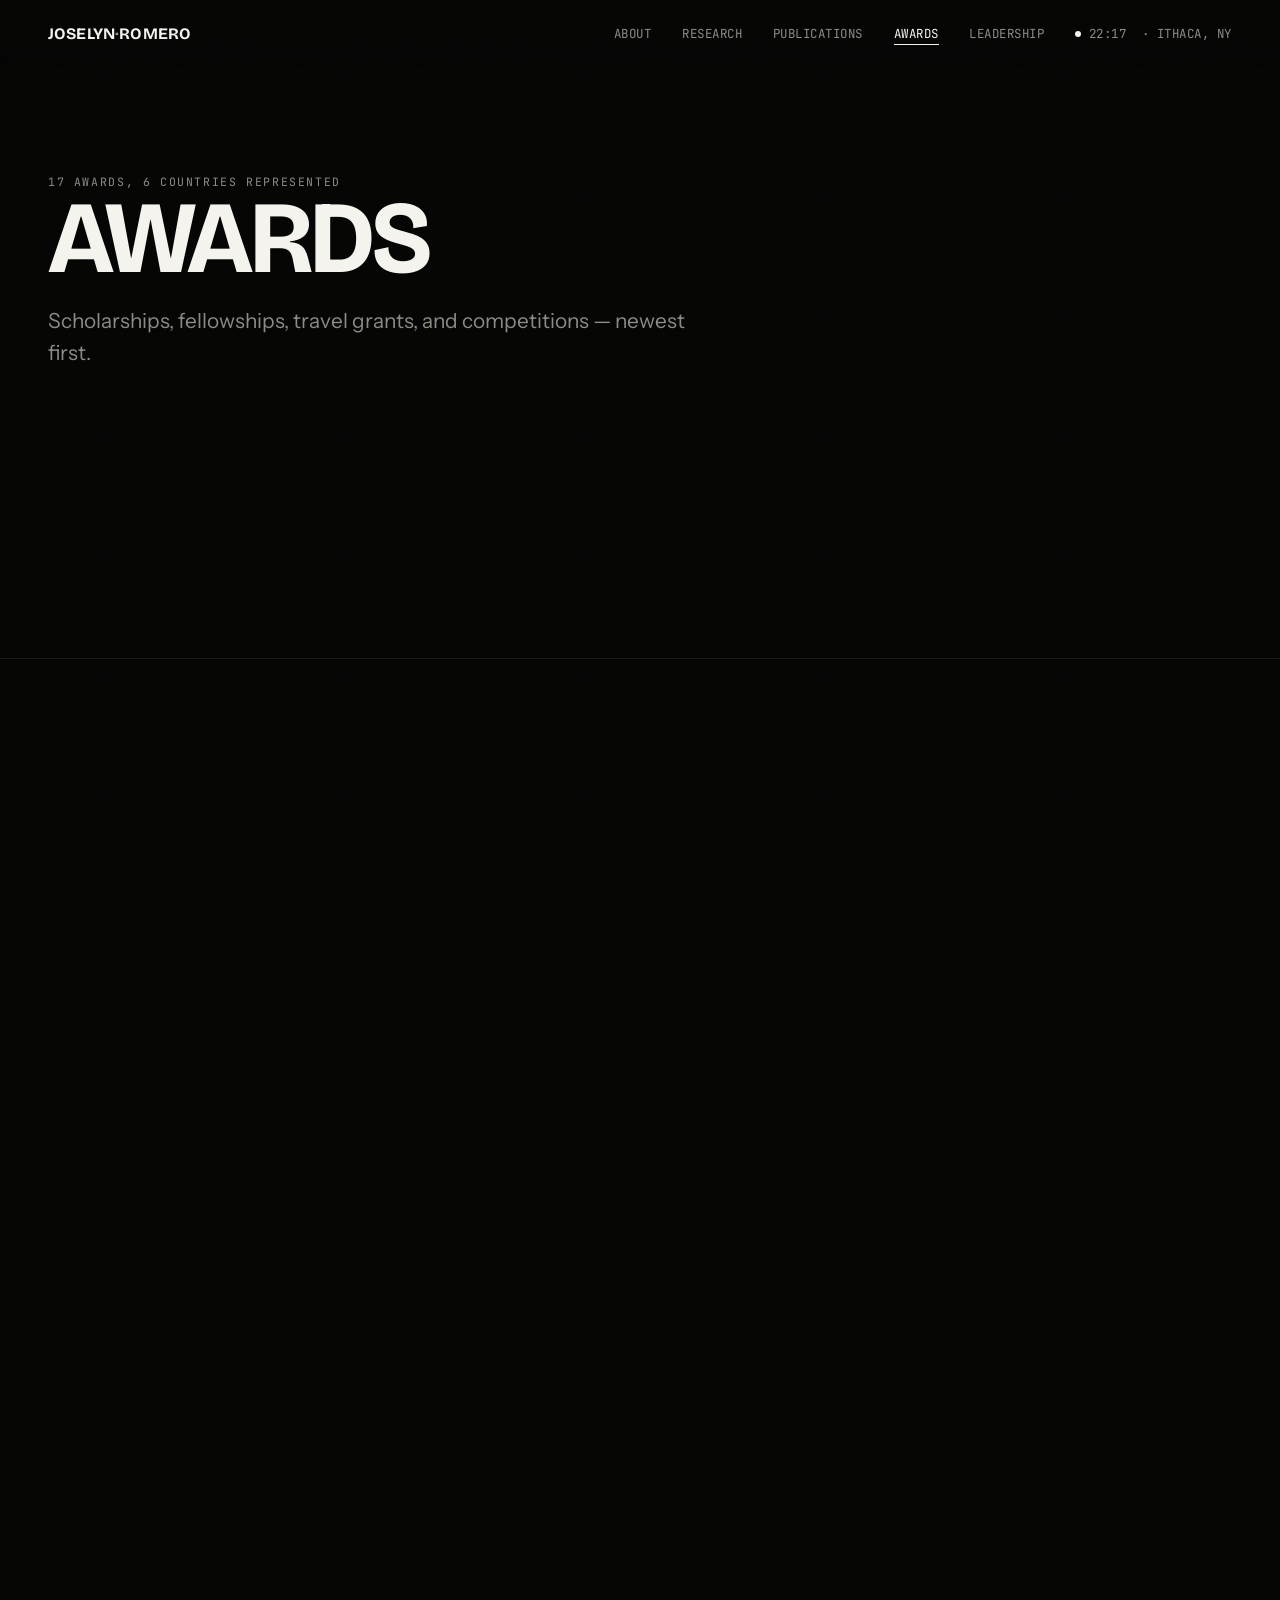
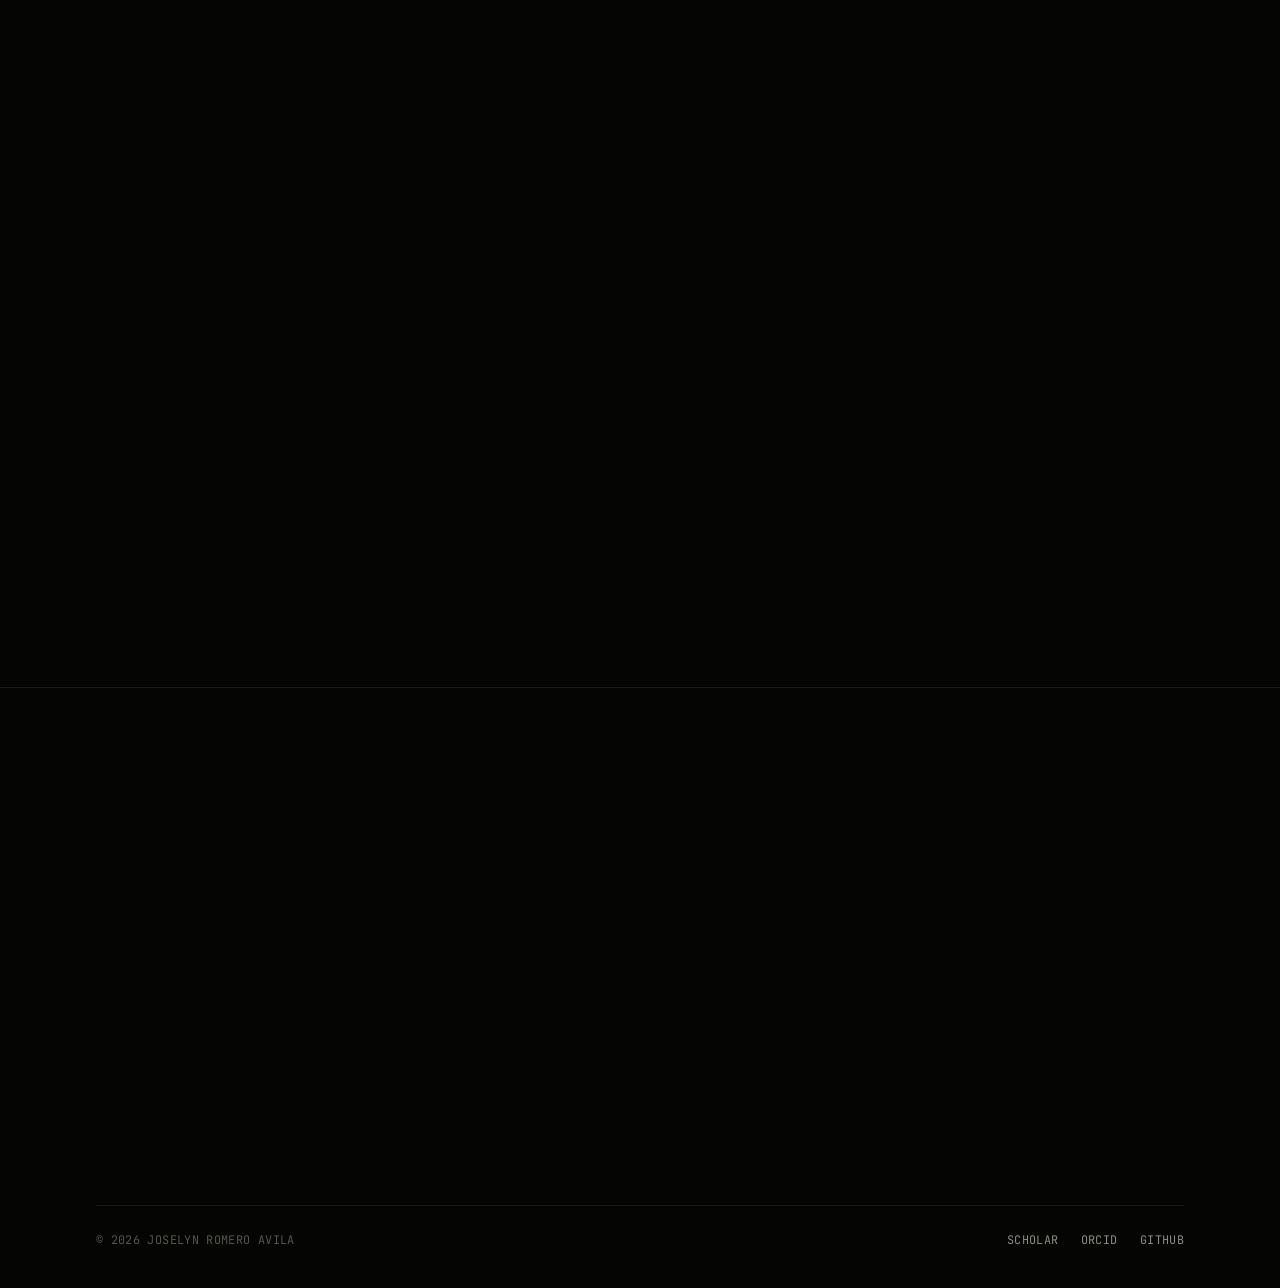
==== awards.html @ f2a3edf3 "Add files via upload" ====
<!DOCTYPE html>
<html lang="en">
<head>
<meta charset="UTF-8">
<meta name="viewport" content="width=device-width, initial-scale=1.0">
<script>document.documentElement.classList.add("js");</script>
<title>Awards — Joselyn Romero</title>
<meta name="description" content="Scholarships, fellowships, grants, and competition wins earned by Joselyn Romero.">
<link rel="preconnect" href="https://fonts.googleapis.com">
<link rel="stylesheet" href="styles.css">
</head>
<body>

<div class="grain"></div>

<nav class="site-nav">
  <a href="index.html" class="nav-mark">JOSELYN<span>·</span>ROMERO</a>
  <button class="nav-burger" aria-label="Toggle menu" aria-expanded="false">
    <span></span><span></span><span></span>
  </button>
  <ul class="nav-links">
    <li><a href="index.html">About</a></li>
    <li><a href="research.html">Research</a></li>
    <li><a href="publications.html">Publications</a></li>
    <li><a href="awards.html">Awards</a></li>
    <li><a href="leadership.html">Leadership</a></li>
    <li class="nav-clock"><span class="dot"></span><span data-clock>--:--</span>&nbsp;· Ithaca, NY</li>
  </ul>
</nav>

<header class="page-header">
  <span class="eyebrow">17 awards, 6 countries represented</span>
  <h1 class="hero-title">Awards</h1>
  <p class="hero-role">Scholarships, fellowships, travel grants, and competitions — newest first.</p>
</header>

<div class="wrap">
  <div class="waveform reveal" aria-hidden="true">
    <svg viewBox="0 0 1200 150" preserveAspectRatio="none">
      <path d="M0,110 C20,110 30,108 40,102 C50,96 55,30 72,22 C85,16 80,70 98,88 C110,100 108,68 128,64 C145,61 140,118 158,132 C172,142 180,118 200,112 C230,104 260,110 300,110 C320,110 330,108 340,102 C350,96 355,30 372,22 C385,16 380,70 398,88 C410,100 408,68 428,64 C445,61 440,118 458,132 C472,142 480,118 500,112 C530,104 560,110 600,110 C620,110 630,108 640,102 C650,96 655,30 672,22 C685,16 680,70 698,88 C710,100 708,68 728,64 C745,61 740,118 758,132 C772,142 780,118 800,112 C830,104 860,110 900,110 C920,110 930,108 940,102 C950,96 955,30 972,22 C985,16 980,70 998,88 C1010,100 1008,68 1028,64 C1045,61 1040,118 1058,132 C1072,142 1080,118 1100,112 C1130,104 1160,110 1200,110"/>
      <circle class="pulse" r="4"/>
    </svg>
  </div>
</div>

<section class="section" id="awards">
  <div class="wrap">
    <div class="award-grid reveal">

      <div class="award">
        <div class="award-top"><span class="award-year">2025</span><span class="award-tag">Fellowship</span></div>
        <div class="award-title"><a href="https://www.clevelandneurodesign.org/" target="_blank" rel="noopener">Cleveland NeuroDesign Workshop</a></div>
        <p class="award-desc">Selected as 1 of 30 innovators worldwide from 2,000+ applicants, representing Latin America for excellence in bio-entrepreneurship and neurotechnology design.</p>
      </div>

      <div class="award">
        <div class="award-top"><span class="award-year">2025</span><span class="award-tag">Program</span></div>
        <div class="award-title"><a href="https://www.repuprogram.org/repu-cs" target="_blank" rel="noopener">REPU Computer Science — UC Davis</a></div>
        <p class="award-desc">Chosen as one of the few Peruvian undergraduates to secure an international research internship in Computer Science abroad.</p>
      </div>

      <div class="award">
        <div class="award-top"><span class="award-year">2025</span><span class="award-tag">Grant</span></div>
        <div class="award-title">IEEE RAS SPIRSE Award — ICRA, Atlanta, USA</div>
        <p class="award-desc">Awarded the SPIRSE grant representing Latin America to advance biomedical robotics standards and foster inclusive participation in global robotics efforts.</p>
      </div>

      <div class="award">
        <div class="award-top"><span class="award-year">2025</span><span class="award-tag">1st Place</span></div>
        <div class="award-title"><a href="https://hackingmedicine.mit.edu/" target="_blank" rel="noopener">MIT Hacking Medicine — Google Health AI</a></div>
        <p class="award-desc">Collaborated with clinicians and engineers to develop a system for early heart-disease detection, winning the Google Health AI Prize ($500).</p>
      </div>

      <div class="award">
        <div class="award-top"><span class="award-year">2025</span><span class="award-tag">Program</span></div>
        <div class="award-title"><a href="https://unahur.edu.ar/escuela-internacional-de-verano-en-inteligencia-artificial/" target="_blank" rel="noopener">Argentina AI School — UNSAM / UNASUR</a></div>
        <p class="award-desc">Selected as 1 of 600+ applicants to represent Peru in a competitive regional program advancing AI excellence across Latin America.</p>
      </div>

      <div class="award">
        <div class="award-top"><span class="award-year">2024</span><span class="award-tag">Top 100</span></div>
        <div class="award-title"><a href="https://hack.tum.de/" target="_blank" rel="noopener">HackTUM — TU Munich, Germany</a></div>
        <p class="award-desc">Placed Top 100 among 2,000+ participants in Europe's premier hackathon, developing an end-to-end prototype for Siemens in 48 hours.</p>
      </div>

      <div class="award">
        <div class="award-top"><span class="award-year">2024</span><span class="award-tag">Scholarship</span></div>
        <div class="award-title"><a href="https://oead.at/en/the-oead/our-programmes-from-a-to-z#c24746" target="_blank" rel="noopener">Ernst Mach Grant — Austria</a></div>
        <p class="award-desc">Full merit-based scholarship for one semester in Applied Artificial Intelligence at FH Upper Austria.</p>
      </div>

      <div class="award">
        <div class="award-top"><span class="award-year">2024</span><span class="award-tag">Grant</span></div>
        <div class="award-title">IEEE RAS WIE IDEA Travel Grant — BioRob, Germany</div>
        <p class="award-desc">Selected as 1 of 10 awardees globally to attend BioRob 2024, promoting inclusion and leadership for women in biomedical robotics.</p>
      </div>

      <div class="award">
        <div class="award-top"><span class="award-year">2024</span><span class="award-tag">Fellowship</span></div>
        <div class="award-title">Emerging Scholar Advancement Award — Neuronovember</div>
        <p class="award-desc">Chosen as 1 of 25 global early-career researchers for potential in neuroscience and neurotechnology, with mentorship and presentation support.</p>
      </div>

      <div class="award">
        <div class="award-top"><span class="award-year">2024</span><span class="award-tag">Program</span></div>
        <div class="award-title">Medical Device Development Bootcamp — Keck Graduate Institute</div>
        <p class="award-desc">Designed and prototyped a needs-driven medical device, integrating usability, regulatory, and global-health considerations.</p>
      </div>

      <div class="award">
        <div class="award-top"><span class="award-year">2024</span><span class="award-tag">Award</span></div>
        <div class="award-title"><a href="https://uwaterloo.ca/institute-for-quantum-computing/news/undergraduate-school-experimental-quantum-information" target="_blank" rel="noopener">Undergraduate Research Award — Waterloo</a></div>
        <p class="award-desc">Recognized for contributions to frontier research in sensor development and quantum technologies.</p>
      </div>

      <div class="award">
        <div class="award-top"><span class="award-year">2023</span><span class="award-tag">Scholarship</span></div>
        <div class="award-title"><a href="https://www.educanada.ca/scholarships-bourses/can/institutions/elap-pfla.aspx?lang=eng" target="_blank" rel="noopener">Emerging Leaders in the Americas Program — Canada</a></div>
        <p class="award-desc">Awarded a fully funded academic exchange to advance research collaboration and leadership in science.</p>
      </div>

      <div class="award">
        <div class="award-top"><span class="award-year">2022</span><span class="award-tag">Program</span></div>
        <div class="award-title"><a href="https://ifmbe.org/ifmbe-latin-america-summer-school-2024-emerging-technologies-to-support-health-care-and-independent-living-9th-edition/" target="_blank" rel="noopener">Emerging Technologies for Health — Summer School</a></div>
        <p class="award-desc">Selected for an international program on innovation and biomedical technologies.</p>
      </div>

      <div class="award">
        <div class="award-top"><span class="award-year">2022</span><span class="award-tag">Leadership</span></div>
        <div class="award-title"><a href="https://www.unmsm.edu.pe/noticias-y-eventos/noticias/noticia-detalle/estudiantes-de-ingenieria-biomedica-de-la-unmsm-ganaron-competencia-mundial-de-capitulos-embs" target="_blank" rel="noopener">Best Student Chapter Worldwide — IEEE EMBS UNMSM</a></div>
        <p class="award-desc">Awarded global recognition as the top IEEE EMBS student chapter for impactful biomedical engineering leadership.</p>
      </div>

      <div class="award">
        <div class="award-top"><span class="award-year">2021</span><span class="award-tag">Leadership</span></div>
        <div class="award-title"><a href="https://kectil.com/" target="_blank" rel="noopener">Kectil Leadership Program</a></div>
        <p class="award-desc">Represented Peru in a selective international program, strengthening global collaboration and entrepreneurship skills.</p>
      </div>

      <div class="award">
        <div class="award-top"><span class="award-year">2021 —</span><span class="award-tag">Scholarship</span></div>
        <div class="award-title">PRONABEC Permanencia Scholarship — Peru</div>
        <p class="award-desc">Full-ride scholarship (tuition, housing, services, and transport) as part of the top 1% of students nationwide, recognizing sustained academic excellence.</p>
      </div>

      <div class="award">
        <div class="award-top"><span class="award-year">2021</span><span class="award-tag">Award</span></div>
        <div class="award-title"><a href="https://repositorio.concytec.gob.pe/entities/publication/51da2c04-d8c0-4a39-b0ed-3dc842bd8462" target="_blank" rel="noopener">"1000 Words about the Future of Peru" — CONCYTEC</a></div>
        <p class="award-desc">National essay contest award for a piece on biomedical engineering innovation, included in the official national publication.</p>
      </div>

    </div>
  </div>
</section>

<footer class="site-footer">
  <div class="wrap">
    <h2 class="footer-cta reveal">Backed by mentors across three continents.</h2>
    <a href="mailto:romerojoselyn80@gmail.com" class="footer-email reveal">romerojoselyn80@gmail.com</a>
    <div class="footer-bottom">
      <span>© 2026 Joselyn Romero Avila</span>
      <div class="footer-socials">
        <a href="https://scholar.google.com/citations?hl=es&user=W59Q7i4AAAAJ" target="_blank" rel="noopener">Scholar</a>
        <a href="http://orcid.org/yourorcidurl" target="_blank" rel="noopener">ORCID</a>
        <a href="https://github.com/jromero158486" target="_blank" rel="noopener">GitHub</a>
      </div>
    </div>
  </div>
</footer>

<script src="script.js"></script>
</body>
</html>
---- styles.css ----
/* ============================================================
   Joselyn Romero — Portfolio
   Design tokens
   ============================================================ */

@import url('https://fonts.googleapis.com/css2?family=Bricolage+Grotesque:opsz,wght@12..96,200..800&family=Instrument+Sans:ital,wght@0,400..700;1,400..700&family=JetBrains+Mono:wght@400..600&display=swap');

:root{
  --bg:        #050504;
  --bg-panel:  #0c0c0a;
  --fg:        #f4f3ee;
  --fg-dim:    #8b8b84;
  --fg-faint:  #55554f;
  --line:      #232320;
  --line-soft: #1a1a17;
  --invert-bg: #f4f3ee;
  --invert-fg: #050504;

  --font-display: 'Bricolage Grotesque', system-ui, sans-serif;
  --font-body:    'Instrument Sans', system-ui, sans-serif;
  --font-mono:    'JetBrains Mono', ui-monospace, monospace;

  --wrap: 1240px;
  --pad: clamp(1.25rem, 4vw, 3rem);

  --ease: cubic-bezier(.16,.8,.24,1);
}

*, *::before, *::after{ box-sizing: border-box; }

html{
  background: var(--bg);
  scroll-behavior: smooth;
}
@media (prefers-reduced-motion: reduce){
  html{ scroll-behavior: auto; }
}

body{
  margin: 0;
  background: var(--bg);
  color: var(--fg);
  font-family: var(--font-body);
  font-size: 16px;
  line-height: 1.5;
  -webkit-font-smoothing: antialiased;
  overflow-x: hidden;
}

img{ max-width: 100%; display: block; }
a{ color: inherit; text-decoration: none; }
ul{ margin: 0; padding: 0; list-style: none; }
h1,h2,h3,h4,p{ margin: 0; }

::selection{ background: var(--fg); color: var(--bg); }

:focus-visible{
  outline: 1.5px solid var(--fg);
  outline-offset: 4px;
}

.wrap{
  max-width: var(--wrap);
  margin: 0 auto;
  padding-left: var(--pad);
  padding-right: var(--pad);
}

.eyebrow{
  font-family: var(--font-mono);
  font-size: .72rem;
  letter-spacing: .14em;
  text-transform: uppercase;
  color: var(--fg-dim);
}

/* ============================================================
   Noise / grain overlay — cheap ambient texture
   ============================================================ */
.grain{
  pointer-events: none;
  position: fixed;
  inset: 0;
  z-index: 999;
  opacity: .035;
  mix-blend-mode: overlay;
  background-image: url("data:image/svg+xml,%3Csvg xmlns='http://www.w3.org/2000/svg' width='120' height='120'%3E%3Cfilter id='n'%3E%3CfeTurbulence type='fractalNoise' baseFrequency='0.9' numOctaves='2' stitchTiles='stitch'/%3E%3C/filter%3E%3Crect width='100%25' height='100%25' filter='url(%23n)'/%3E%3C/svg%3E");
}

/* ============================================================
   Top navigation
   ============================================================ */
.site-nav{
  position: fixed;
  top: 0; left: 0; right: 0;
  z-index: 500;
  display: flex;
  align-items: center;
  justify-content: space-between;
  padding: 1.4rem var(--pad);
  background: linear-gradient(to bottom, rgba(5,5,4,.92) 60%, transparent);
  backdrop-filter: blur(6px);
}

.nav-mark{
  font-family: var(--font-display);
  font-weight: 700;
  font-size: 1rem;
  letter-spacing: .01em;
}
.nav-mark span{ color: var(--fg-dim); }

.nav-links{
  display: flex;
  align-items: center;
  gap: clamp(1rem, 2.4vw, 2.2rem);
  font-family: var(--font-mono);
  font-size: .78rem;
  letter-spacing: .04em;
  text-transform: uppercase;
}

.nav-links a{
  position: relative;
  padding-bottom: 3px;
  color: var(--fg-dim);
  transition: color .25s var(--ease);
}
.nav-links a::after{
  content: "";
  position: absolute;
  left: 0; bottom: 0;
  width: 100%; height: 1px;
  background: var(--fg);
  transform: scaleX(0);
  transform-origin: left;
  transition: transform .3s var(--ease);
}
.nav-links a:hover,
.nav-links a:focus-visible{ color: var(--fg); }
.nav-links a:hover::after,
.nav-links a:focus-visible::after{ transform: scaleX(1); }
.nav-links a.is-active{ color: var(--fg); }
.nav-links a.is-active::after{ transform: scaleX(1); }

.nav-clock{
  display: flex;
  align-items: center;
  gap: .5rem;
  color: var(--fg-dim);
}
.nav-clock .dot{
  width: 6px; height: 6px;
  border-radius: 50%;
  background: var(--fg);
  animation: blink 2.4s ease-in-out infinite;
}
@keyframes blink{ 0%,100%{ opacity: 1; } 50%{ opacity: .25; } }

.nav-burger{
  display: none;
  width: 28px; height: 20px;
  position: relative;
  background: none;
  border: none;
  cursor: pointer;
}
.nav-burger span{
  position: absolute; left: 0; right: 0;
  height: 1px; background: var(--fg);
  transition: transform .3s var(--ease), opacity .3s var(--ease);
}
.nav-burger span:nth-child(1){ top: 2px; }
.nav-burger span:nth-child(2){ top: 10px; }
.nav-burger span:nth-child(3){ top: 18px; }
.nav-burger.is-open span:nth-child(1){ transform: translateY(8px) rotate(45deg); }
.nav-burger.is-open span:nth-child(2){ opacity: 0; }
.nav-burger.is-open span:nth-child(3){ transform: translateY(-8px) rotate(-45deg); }

@media (max-width: 760px){
  .nav-links{
    position: fixed;
    inset: 0;
    z-index: 400;
    flex-direction: column;
    justify-content: center;
    gap: 1.6rem;
    background: var(--bg);
    font-size: 1.4rem;
    transform: translateY(-100%);
    transition: transform .45s var(--ease);
  }
  .nav-links.is-open{ transform: translateY(0); }
  .nav-clock{ display: none; }
  .nav-burger{ display: block; z-index: 600; }
}

/* ============================================================
   Hero
   ============================================================ */
.hero{
  padding: clamp(7rem, 16vw, 11rem) var(--pad) clamp(3rem, 8vw, 5rem);
}

.hero-kicker{
  display: flex;
  align-items: center;
  gap: .6rem;
  margin-bottom: 1.4rem;
}
.hero-kicker .eyebrow{ color: var(--fg-dim); }

.hero-title{
  font-family: var(--font-display);
  font-weight: 700;
  font-size: clamp(3.4rem, 10.4vw, 9rem);
  line-height: .92;
  letter-spacing: -.02em;
  text-transform: uppercase;
}
.hero-title .line{
  display: block;
  overflow: hidden;
}
.hero-title .line span{
  display: block;
  transform: translateY(105%);
  animation: rise .9s var(--ease) forwards;
}
.hero-title .line:nth-child(1) span{ animation-delay: .05s; }
.hero-title .line:nth-child(2) span{ animation-delay: .16s; }
.hero-title .line:nth-child(3) span{ animation-delay: .27s; }
@keyframes rise{ to{ transform: translateY(0); } }
@media (prefers-reduced-motion: reduce){
  .hero-title .line span{ animation: none; transform: none; }
}

.hero-role{
  margin-top: 1.6rem;
  max-width: 640px;
  font-size: clamp(1.05rem, 2vw, 1.3rem);
  color: var(--fg-dim);
  font-weight: 400;
}
.hero-role strong{ color: var(--fg); font-weight: 500; }

.hero-meta{
  margin-top: 2.6rem;
  display: flex;
  flex-wrap: wrap;
  gap: 1.6rem 2.4rem;
  font-family: var(--font-mono);
  font-size: .78rem;
  letter-spacing: .03em;
  color: var(--fg-dim);
  text-transform: uppercase;
}
.hero-meta a{ color: var(--fg); border-bottom: 1px solid var(--line); transition: border-color .25s; }
.hero-meta a:hover{ border-color: var(--fg); }

/* ============================================================
   Signature element — biosignal waveform divider
   ============================================================ */
.waveform{
  position: relative;
  width: 100%;
  height: clamp(64px, 12vw, 130px);
  margin: clamp(2rem,6vw,4rem) 0;
}
.waveform svg{ width: 100%; height: 100%; display: block; }
.waveform path{
  fill: none;
  stroke: var(--fg);
  stroke-width: 1.1;
  stroke-linecap: round;
  stroke-linejoin: round;
  vector-effect: non-scaling-stroke;
}
html.js .waveform path{
  stroke-dasharray: 3000;
  stroke-dashoffset: 3000;
  transition: stroke-dashoffset 1.8s var(--ease);
}
.waveform.is-visible path{ stroke-dashoffset: 0; }
.waveform .pulse{
  fill: var(--fg);
  opacity: .9;
}
@media (prefers-reduced-motion: no-preference){
  .waveform.is-visible .pulse{
    offset-path: var(--offset-path, none);
    animation: travel 6s linear infinite;
  }
}
@keyframes travel{
  from{ offset-distance: 0%; }
  to{ offset-distance: 100%; }
}

/* ============================================================
   Section shell
   ============================================================ */
.section{
  padding: clamp(3rem, 7vw, 5.5rem) var(--pad);
  border-top: 1px solid var(--line-soft);
}
.section-head{
  display: flex;
  align-items: flex-end;
  justify-content: space-between;
  gap: 2rem;
  margin-bottom: clamp(2rem, 5vw, 3.4rem);
  flex-wrap: wrap;
}
.section-title{
  font-family: var(--font-display);
  font-weight: 700;
  font-size: clamp(2.1rem, 5.4vw, 4.2rem);
  letter-spacing: -.01em;
  text-transform: uppercase;
  line-height: .98;
}
.section-note{
  max-width: 420px;
  color: var(--fg-dim);
  font-size: .95rem;
}

/* Hidden-until-revealed state only applies once JS confirms it can un-hide
   them again (html.js, set by an inline script in <head>). No-JS browsers,
   crawlers, and any script failure leave content fully visible. */
html.js .reveal{
  opacity: 0;
  transform: translateY(24px);
  transition: opacity .7s var(--ease), transform .7s var(--ease);
}
.reveal.is-visible{ opacity: 1; transform: translateY(0); }
@media (prefers-reduced-motion: reduce){
  html.js .reveal{ opacity: 1; transform: none; transition: none; }
}

/* ============================================================
   Page header (non-home pages)
   ============================================================ */
.page-header{
  padding: clamp(7.5rem,15vw,10.5rem) var(--pad) 2rem;
}
.page-header .hero-title{ font-size: clamp(2.8rem, 8.6vw, 6.4rem); }
.page-header .hero-role{ margin-top: 1.2rem; }

/* ============================================================
   Bio / about block
   ============================================================ */
.bio{
  display: grid;
  grid-template-columns: 200px 1fr;
  gap: clamp(1.5rem, 5vw, 4rem);
}
@media (max-width: 700px){ .bio{ grid-template-columns: 1fr; } }
.bio p{
  font-size: clamp(1.1rem, 2.2vw, 1.55rem);
  line-height: 1.5;
  color: var(--fg-dim);
  font-weight: 300;
  max-width: 46ch;
}
.bio p strong{ color: var(--fg); font-weight: 500; }
.bio p + p{ margin-top: 1.4rem; }

.bio-photo{
  margin-bottom: 1.6rem;
  border-radius: 12px;
  overflow: hidden;
  border: 1px solid var(--line);
  max-width: 200px;
}
.bio-photo img{
  width: 100%;
  aspect-ratio: 3 / 4;
  object-fit: cover;
  filter: grayscale(1) contrast(1.05);
  transition: transform .6s var(--ease);
}
.bio-photo:hover img{ transform: scale(1.05); }

/* ============================================================
   Interest pills / marquee
   ============================================================ */
.pill-row{
  display: flex;
  flex-wrap: wrap;
  gap: .7rem;
}
.pill{
  font-family: var(--font-mono);
  font-size: .78rem;
  text-transform: uppercase;
  letter-spacing: .03em;
  padding: .55rem 1rem;
  border: 1px solid var(--line);
  border-radius: 999px;
  color: var(--fg-dim);
  transition: all .25s var(--ease);
}
.pill:hover{
  background: var(--invert-bg);
  color: var(--invert-fg);
  border-color: var(--invert-bg);
}

/* ============================================================
   News / updates ticker list
   ============================================================ */
.news-list li{
  display: grid;
  grid-template-columns: 100px 1fr;
  gap: 1.2rem;
  padding: 1.1rem 0;
  border-bottom: 1px solid var(--line-soft);
  font-size: .98rem;
}
.news-list li:first-child{ border-top: 1px solid var(--line-soft); }
.news-list time{
  font-family: var(--font-mono);
  font-size: .78rem;
  color: var(--fg-faint);
  padding-top: .15rem;
}
.news-list p{ color: var(--fg-dim); }
.news-list strong{ color: var(--fg); font-weight: 500; }

/* ============================================================
   Research timeline entries
   ============================================================ */
.lab-list{ display: flex; flex-direction: column; }
.lab{
  border-bottom: 1px solid var(--line-soft);
}
.lab:first-child{ border-top: 1px solid var(--line-soft); }

.lab-row{
  width: 100%;
  display: grid;
  grid-template-columns: 64px 68px 1fr auto;
  align-items: center;
  gap: clamp(1rem, 3vw, 2rem);
  padding: clamp(1.2rem, 3vw, 1.8rem) 0;
  background: none;
  border: none;
  color: inherit;
  text-align: left;
  cursor: pointer;
  font-family: inherit;
}
.lab-index{
  font-family: var(--font-mono);
  font-size: .78rem;
  color: var(--fg-faint);
}
.lab-logo{
  width: 48px; height: 48px;
  border-radius: 8px;
  object-fit: contain;
  background: var(--bg-panel);
  padding: 6px;
  border: 1px solid var(--line);
}
.lab-heading{ min-width: 0; }
.lab-name{
  font-family: var(--font-display);
  font-weight: 600;
  font-size: clamp(1.15rem, 2.6vw, 1.7rem);
  letter-spacing: -.01em;
}
.lab-sub{
  margin-top: .3rem;
  font-size: .88rem;
  color: var(--fg-dim);
}
.lab-sub .sep{ color: var(--fg-faint); margin: 0 .5em; }
.lab-toggle{
  width: 30px; height: 30px;
  border: 1px solid var(--line);
  border-radius: 50%;
  position: relative;
  flex-shrink: 0;
  transition: transform .35s var(--ease), border-color .25s;
}
.lab-toggle::before,
.lab-toggle::after{
  content: "";
  position: absolute;
  background: var(--fg-dim);
  transition: transform .3s var(--ease), background .25s;
}
.lab-toggle::before{ left: 8px; right: 8px; top: 50%; height: 1px; transform: translateY(-50%); }
.lab-toggle::after{ top: 8px; bottom: 8px; left: 50%; width: 1px; transform: translateX(-50%); }
.lab.is-open .lab-toggle::after{ transform: translateX(-50%) rotate(90deg); opacity: 0; }
.lab.is-open .lab-toggle{ border-color: var(--fg); transform: rotate(180deg); }
.lab-row:hover .lab-toggle{ border-color: var(--fg); }
.lab-row:hover .lab-name{ color: var(--fg); }

.lab-panel{
  display: grid;
  grid-template-rows: 0fr;
  transition: grid-template-rows .5s var(--ease);
}
.lab.is-open .lab-panel{ grid-template-rows: 1fr; }
.lab-panel-inner{ overflow: hidden; }
.lab-body{
  padding: 0 0 clamp(1.6rem,3vw,2.4rem) calc(64px + 68px + clamp(1rem,3vw,2rem)*2);
  max-width: 760px;
}
@media (max-width: 700px){
  .lab-row{ grid-template-columns: 40px 1fr auto; }
  .lab-logo{ display: none; }
  .lab-body{ padding-left: calc(40px + clamp(1rem,3vw,2rem)); }
}
.lab-project{
  font-size: 1rem;
  color: var(--fg);
  margin-bottom: 1rem;
}
.lab-project .eyebrow{ display: block; margin-bottom: .35rem; }
.lab-bullets li{
  position: relative;
  padding-left: 1.3rem;
  margin-bottom: .7rem;
  font-size: .95rem;
  line-height: 1.55;
  color: var(--fg-dim);
}
.lab-bullets li::before{
  content: "";
  position: absolute;
  left: 0; top: .55em;
  width: 6px; height: 1px;
  background: var(--fg-dim);
}
.lab-bullets strong{ color: var(--fg); font-weight: 500; }

/* ============================================================
   Education / skills
   ============================================================ */
.edu-grid{
  display: grid;
  grid-template-columns: repeat(auto-fit, minmax(260px,1fr));
  gap: clamp(1.5rem,3vw,2.5rem);
}
.edu-card{
  border: 1px solid var(--line);
  border-radius: 14px;
  padding: 1.6rem;
}
.edu-card-top{ display: flex; align-items: center; gap: .9rem; margin-bottom: 1rem; }
.edu-card img{ width: 38px; height: 38px; object-fit: contain; }
.edu-school{ font-family: var(--font-display); font-weight: 600; font-size: 1.05rem; }
.edu-degree{ color: var(--fg-dim); font-size: .88rem; margin-top: .5rem; }
.edu-list li{ font-size: .85rem; color: var(--fg-faint); margin-top: .5rem; }
.edu-list strong{ color: var(--fg-dim); }

.skill-groups{
  display: grid;
  grid-template-columns: repeat(auto-fit, minmax(220px,1fr));
  gap: 2rem 2.5rem;
}
.skill-group .eyebrow{ margin-bottom: .8rem; display: block; }
.skill-group .pill-row{ gap: .5rem; }
.skill-group .pill{ font-size: .74rem; padding: .4rem .8rem; }

/* ============================================================
   Publications
   ============================================================ */
.pub-group + .pub-group{ margin-top: clamp(2.5rem,5vw,4rem); }
.pub-group-title{
  font-family: var(--font-mono);
  font-size: .78rem;
  letter-spacing: .1em;
  text-transform: uppercase;
  color: var(--fg-dim);
  padding-bottom: .9rem;
  margin-bottom: .4rem;
  border-bottom: 1px solid var(--line-soft);
}
.pub{
  display: grid;
  grid-template-columns: 84px 1fr auto;
  align-items: center;
  gap: clamp(1rem,3vw,2rem);
  padding: clamp(1.2rem,2.6vw,1.7rem) 0;
  border-bottom: 1px solid var(--line-soft);
}
.pub-thumb{
  width: 84px; height: 64px;
  object-fit: cover;
  border-radius: 8px;
  border: 1px solid var(--line);
  filter: grayscale(1) contrast(1.05);
  transition: filter .3s var(--ease);
}
.pub:hover .pub-thumb{ filter: grayscale(0) contrast(1.05); }
.pub-title{
  font-family: var(--font-display);
  font-weight: 600;
  font-size: clamp(1.02rem, 2vw, 1.28rem);
  line-height: 1.3;
}
.pub-meta{
  margin-top: .5rem;
  font-size: .84rem;
  color: var(--fg-dim);
}
.pub-meta .venue{ color: var(--fg-faint); }
.pub-link{
  font-family: var(--font-mono);
  font-size: .74rem;
  text-transform: uppercase;
  letter-spacing: .04em;
  white-space: nowrap;
  border-bottom: 1px solid var(--line);
  padding-bottom: 3px;
  transition: border-color .25s, opacity .25s;
}
.pub-link:hover{ border-color: var(--fg); }
.pub-link.is-disabled{ opacity: .35; pointer-events: none; }
@media (max-width: 620px){
  .pub{ grid-template-columns: 1fr; }
  .pub-thumb{ display: none; }
}

/* ============================================================
   Awards
   ============================================================ */
.award-grid{
  display: grid;
  grid-template-columns: repeat(auto-fill, minmax(300px,1fr));
  gap: 1px;
  background: var(--line-soft);
  border: 1px solid var(--line-soft);
}
.award{
  background: var(--bg);
  padding: clamp(1.6rem,2.6vw,2.1rem);
  display: flex;
  flex-direction: column;
  gap: .8rem;
  transition: background .3s var(--ease);
}
.award:hover{ background: var(--bg-panel); }
.award-top{ display: flex; align-items: center; justify-content: space-between; gap: 1rem; }
.award-year{
  font-family: var(--font-mono);
  font-size: .74rem;
  color: var(--fg-faint);
}
.award-title{
  font-family: var(--font-display);
  font-weight: 600;
  font-size: 1.08rem;
  line-height: 1.3;
}
.award-title a:hover{ text-decoration: underline; text-underline-offset: 3px; }
.award-desc{ font-size: .88rem; color: var(--fg-dim); line-height: 1.5; }
.award-tag{
  align-self: flex-start;
  font-family: var(--font-mono);
  font-size: .68rem;
  text-transform: uppercase;
  letter-spacing: .05em;
  color: var(--invert-fg);
  background: var(--fg);
  padding: .2rem .55rem;
  border-radius: 4px;
}

/* ============================================================
   Leadership cards
   ============================================================ */
.lead-grid{
  display: grid;
  grid-template-columns: repeat(auto-fit, minmax(320px,1fr));
  gap: clamp(1.5rem,3vw,2rem);
}
.lead-card{
  border: 1px solid var(--line);
  border-radius: 16px;
  padding: clamp(1.6rem,3vw,2.2rem);
  display: flex;
  flex-direction: column;
  gap: 1rem;
  transition: border-color .3s var(--ease), transform .3s var(--ease);
}
.lead-card:hover{ border-color: var(--fg-dim); transform: translateY(-3px); }
.lead-icon{
  width: 40px; height: 40px;
  border-radius: 50%;
  border: 1px solid var(--line);
  display: flex; align-items: center; justify-content: center;
  font-family: var(--font-mono);
  font-size: .78rem;
  color: var(--fg-dim);
}
.lead-role{ font-family: var(--font-display); font-weight: 600; font-size: 1.2rem; }
.lead-org{ color: var(--fg-dim); font-size: .85rem; }
.lead-desc{ font-size: .92rem; color: var(--fg-dim); line-height: 1.55; }
.lead-desc strong{ color: var(--fg); font-weight: 500; }

.callout{
  margin-top: clamp(2rem,4vw,3rem);
  padding: clamp(1.4rem,3vw,2rem);
  border: 1px dashed var(--line);
  border-radius: 14px;
  font-size: .9rem;
  color: var(--fg-dim);
}
.callout strong{ color: var(--fg); }

/* ============================================================
   Footer
   ============================================================ */
.site-footer{
  padding: clamp(3.5rem,8vw,6rem) var(--pad) 2.4rem;
  border-top: 1px solid var(--line-soft);
}
.footer-cta{
  font-family: var(--font-display);
  font-weight: 700;
  font-size: clamp(2rem, 6vw, 4.4rem);
  letter-spacing: -.01em;
  text-transform: uppercase;
  line-height: 1.02;
  max-width: 14ch;
}
.footer-email{
  display: inline-block;
  margin-top: 1.6rem;
  font-family: var(--font-mono);
  font-size: clamp(1rem,2.4vw,1.3rem);
  border-bottom: 1px solid var(--line);
  padding-bottom: 4px;
  transition: border-color .25s;
}
.footer-email:hover{ border-color: var(--fg); }
.footer-bottom{
  margin-top: clamp(3rem,6vw,4.5rem);
  padding-top: 1.6rem;
  border-top: 1px solid var(--line-soft);
  display: flex;
  flex-wrap: wrap;
  gap: 1.2rem 2rem;
  justify-content: space-between;
  align-items: center;
  font-family: var(--font-mono);
  font-size: .74rem;
  color: var(--fg-faint);
  text-transform: uppercase;
  letter-spacing: .03em;
}
.footer-socials{ display: flex; gap: 1.4rem; }
.footer-socials a{ color: var(--fg-dim); transition: color .25s; }
.footer-socials a:hover{ color: var(--fg); }

/* ============================================================
   Misc utilities
   ============================================================ */
.text-btn{
  display: inline-flex;
  align-items: center;
  gap: .5rem;
  font-family: var(--font-mono);
  font-size: .78rem;
  text-transform: uppercase;
  letter-spacing: .04em;
  color: var(--fg);
  border-bottom: 1px solid var(--line);
  padding-bottom: 4px;
  transition: border-color .25s, gap .25s;
  cursor: pointer;
  background: none;
}
.text-btn:hover{ border-color: var(--fg); gap: .75rem; }
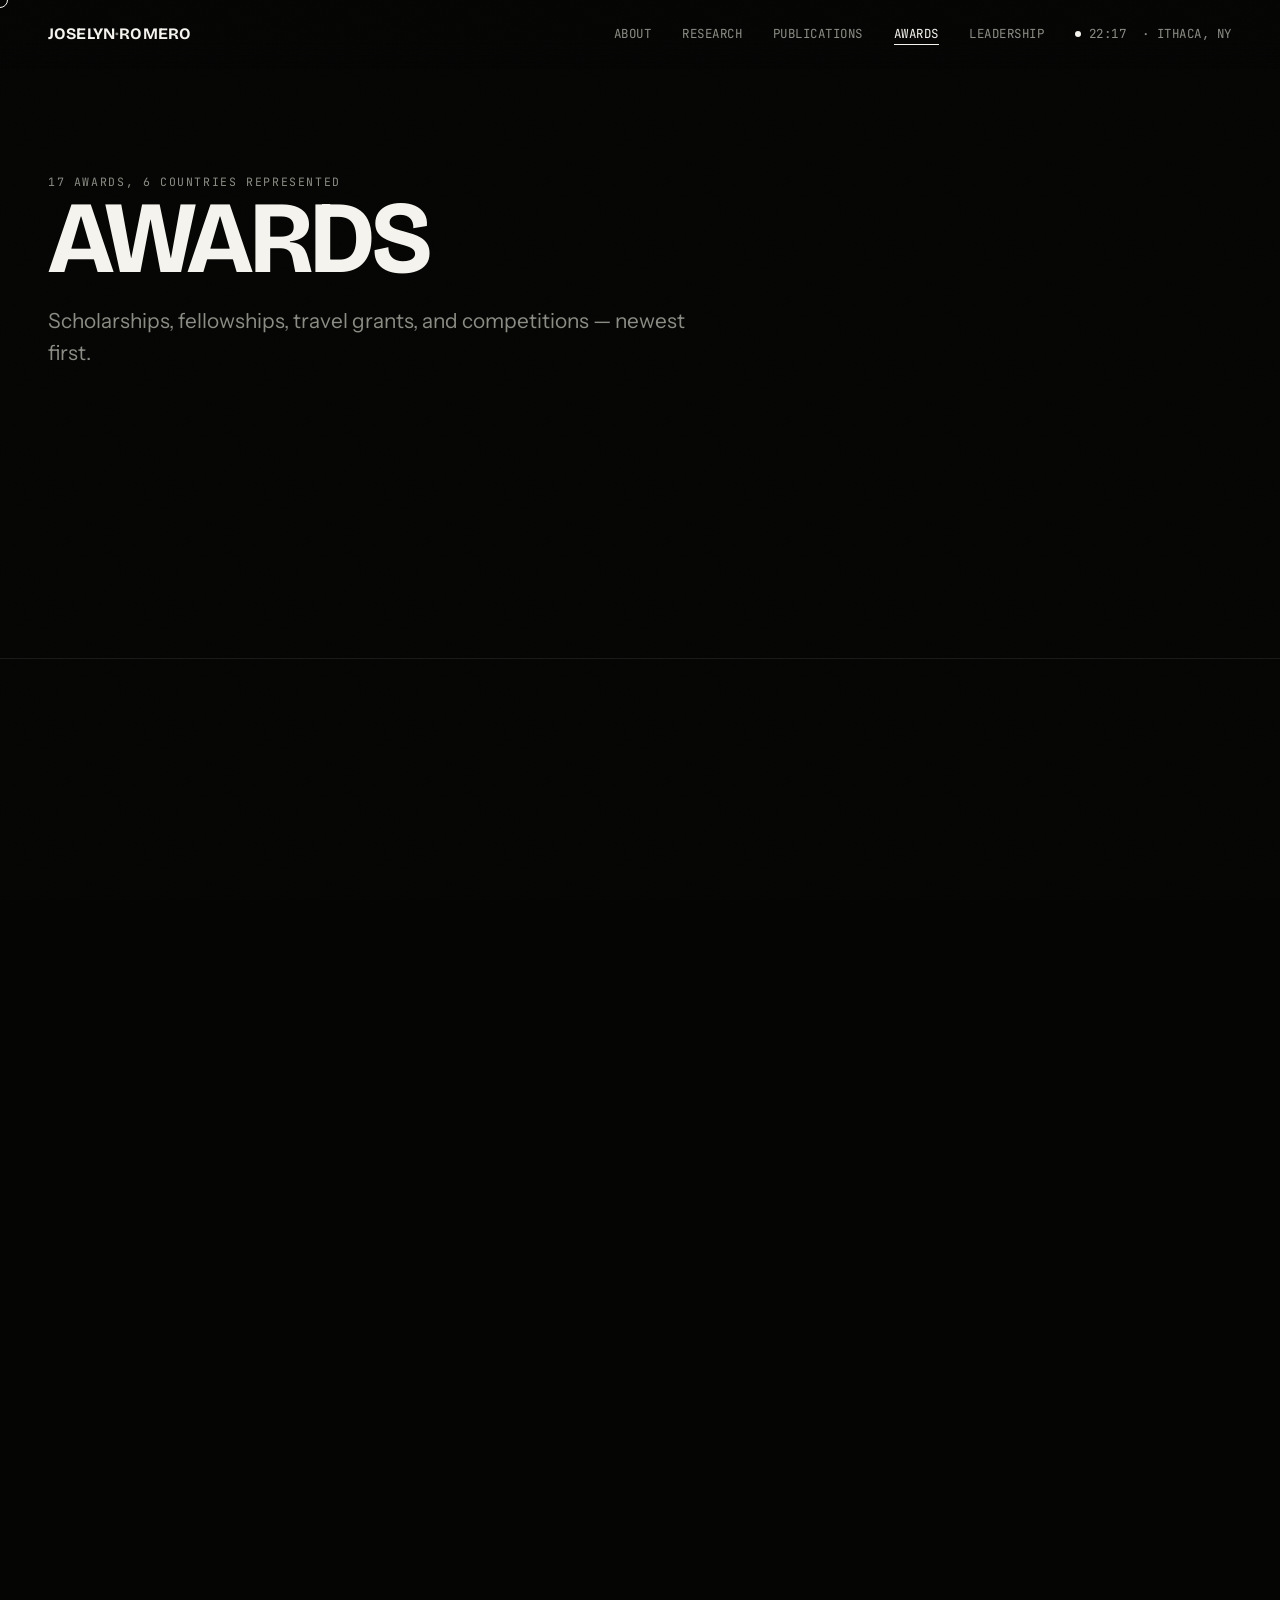
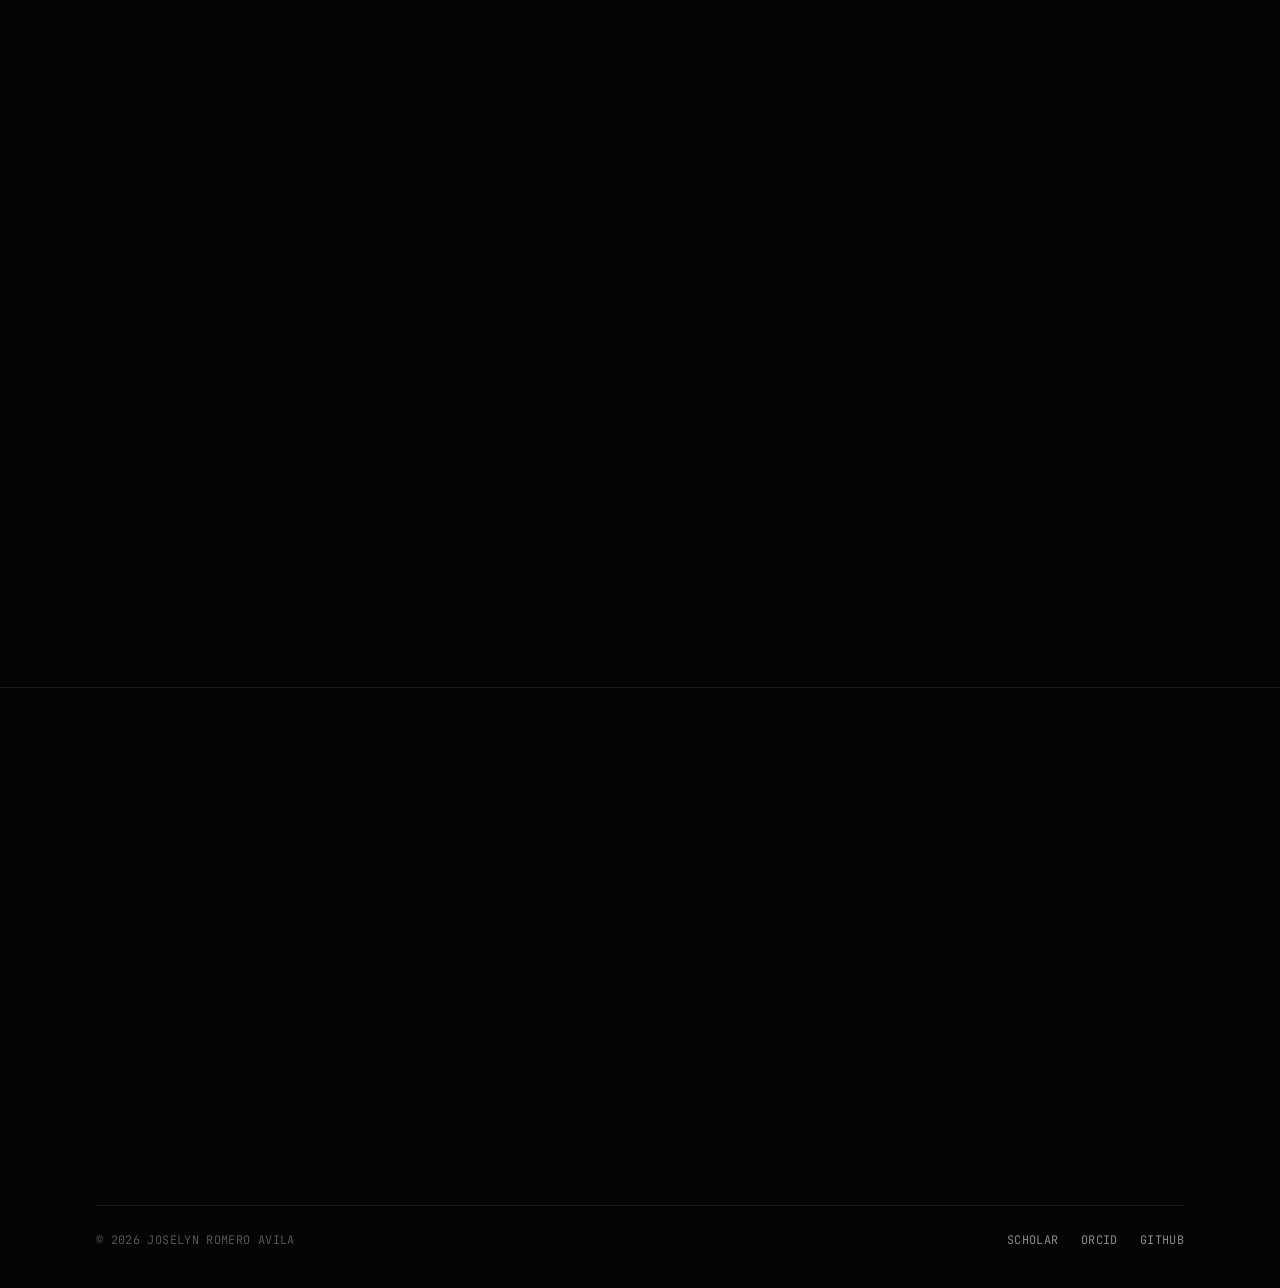
==== commit 43c0ede8: "Add files via upload" ====
--- a/awards.html
+++ b/awards.html
@@ -30,7 +30,7 @@
 
 <header class="page-header">
   <span class="eyebrow">17 awards, 6 countries represented</span>
-  <h1 class="hero-title">Awards</h1>
+  <h1 class="hero-title"><span data-decode>Awards</span></h1>
   <p class="hero-role">Scholarships, fellowships, travel grants, and competitions — newest first.</p>
 </header>
 
@@ -47,105 +47,105 @@
   <div class="wrap">
     <div class="award-grid reveal">
 
-      <div class="award">
+      <div class="award tilt">
         <div class="award-top"><span class="award-year">2025</span><span class="award-tag">Fellowship</span></div>
-        <div class="award-title"><a href="https://www.clevelandneurodesign.org/" target="_blank" rel="noopener">Cleveland NeuroDesign Workshop</a></div>
+        <div class="award-title"><a class="magnetic" href="https://www.clevelandneurodesign.org/" target="_blank" rel="noopener">Cleveland NeuroDesign Workshop</a></div>
         <p class="award-desc">Selected as 1 of 30 innovators worldwide from 2,000+ applicants, representing Latin America for excellence in bio-entrepreneurship and neurotechnology design.</p>
       </div>
 
-      <div class="award">
+      <div class="award tilt">
         <div class="award-top"><span class="award-year">2025</span><span class="award-tag">Program</span></div>
-        <div class="award-title"><a href="https://www.repuprogram.org/repu-cs" target="_blank" rel="noopener">REPU Computer Science — UC Davis</a></div>
+        <div class="award-title"><a class="magnetic" href="https://www.repuprogram.org/repu-cs" target="_blank" rel="noopener">REPU Computer Science — UC Davis</a></div>
         <p class="award-desc">Chosen as one of the few Peruvian undergraduates to secure an international research internship in Computer Science abroad.</p>
       </div>
 
-      <div class="award">
+      <div class="award tilt">
         <div class="award-top"><span class="award-year">2025</span><span class="award-tag">Grant</span></div>
         <div class="award-title">IEEE RAS SPIRSE Award — ICRA, Atlanta, USA</div>
         <p class="award-desc">Awarded the SPIRSE grant representing Latin America to advance biomedical robotics standards and foster inclusive participation in global robotics efforts.</p>
       </div>
 
-      <div class="award">
+      <div class="award tilt">
         <div class="award-top"><span class="award-year">2025</span><span class="award-tag">1st Place</span></div>
-        <div class="award-title"><a href="https://hackingmedicine.mit.edu/" target="_blank" rel="noopener">MIT Hacking Medicine — Google Health AI</a></div>
+        <div class="award-title"><a class="magnetic" href="https://hackingmedicine.mit.edu/" target="_blank" rel="noopener">MIT Hacking Medicine — Google Health AI</a></div>
         <p class="award-desc">Collaborated with clinicians and engineers to develop a system for early heart-disease detection, winning the Google Health AI Prize ($500).</p>
       </div>
 
-      <div class="award">
+      <div class="award tilt">
         <div class="award-top"><span class="award-year">2025</span><span class="award-tag">Program</span></div>
-        <div class="award-title"><a href="https://unahur.edu.ar/escuela-internacional-de-verano-en-inteligencia-artificial/" target="_blank" rel="noopener">Argentina AI School — UNSAM / UNASUR</a></div>
+        <div class="award-title"><a class="magnetic" href="https://unahur.edu.ar/escuela-internacional-de-verano-en-inteligencia-artificial/" target="_blank" rel="noopener">Argentina AI School — UNSAM / UNASUR</a></div>
         <p class="award-desc">Selected as 1 of 600+ applicants to represent Peru in a competitive regional program advancing AI excellence across Latin America.</p>
       </div>
 
-      <div class="award">
+      <div class="award tilt">
         <div class="award-top"><span class="award-year">2024</span><span class="award-tag">Top 100</span></div>
-        <div class="award-title"><a href="https://hack.tum.de/" target="_blank" rel="noopener">HackTUM — TU Munich, Germany</a></div>
+        <div class="award-title"><a class="magnetic" href="https://hack.tum.de/" target="_blank" rel="noopener">HackTUM — TU Munich, Germany</a></div>
         <p class="award-desc">Placed Top 100 among 2,000+ participants in Europe's premier hackathon, developing an end-to-end prototype for Siemens in 48 hours.</p>
       </div>
 
-      <div class="award">
+      <div class="award tilt">
         <div class="award-top"><span class="award-year">2024</span><span class="award-tag">Scholarship</span></div>
-        <div class="award-title"><a href="https://oead.at/en/the-oead/our-programmes-from-a-to-z#c24746" target="_blank" rel="noopener">Ernst Mach Grant — Austria</a></div>
+        <div class="award-title"><a class="magnetic" href="https://oead.at/en/the-oead/our-programmes-from-a-to-z#c24746" target="_blank" rel="noopener">Ernst Mach Grant — Austria</a></div>
         <p class="award-desc">Full merit-based scholarship for one semester in Applied Artificial Intelligence at FH Upper Austria.</p>
       </div>
 
-      <div class="award">
+      <div class="award tilt">
         <div class="award-top"><span class="award-year">2024</span><span class="award-tag">Grant</span></div>
         <div class="award-title">IEEE RAS WIE IDEA Travel Grant — BioRob, Germany</div>
         <p class="award-desc">Selected as 1 of 10 awardees globally to attend BioRob 2024, promoting inclusion and leadership for women in biomedical robotics.</p>
       </div>
 
-      <div class="award">
+      <div class="award tilt">
         <div class="award-top"><span class="award-year">2024</span><span class="award-tag">Fellowship</span></div>
         <div class="award-title">Emerging Scholar Advancement Award — Neuronovember</div>
         <p class="award-desc">Chosen as 1 of 25 global early-career researchers for potential in neuroscience and neurotechnology, with mentorship and presentation support.</p>
       </div>
 
-      <div class="award">
+      <div class="award tilt">
         <div class="award-top"><span class="award-year">2024</span><span class="award-tag">Program</span></div>
         <div class="award-title">Medical Device Development Bootcamp — Keck Graduate Institute</div>
         <p class="award-desc">Designed and prototyped a needs-driven medical device, integrating usability, regulatory, and global-health considerations.</p>
       </div>
 
-      <div class="award">
+      <div class="award tilt">
         <div class="award-top"><span class="award-year">2024</span><span class="award-tag">Award</span></div>
-        <div class="award-title"><a href="https://uwaterloo.ca/institute-for-quantum-computing/news/undergraduate-school-experimental-quantum-information" target="_blank" rel="noopener">Undergraduate Research Award — Waterloo</a></div>
+        <div class="award-title"><a class="magnetic" href="https://uwaterloo.ca/institute-for-quantum-computing/news/undergraduate-school-experimental-quantum-information" target="_blank" rel="noopener">Undergraduate Research Award — Waterloo</a></div>
         <p class="award-desc">Recognized for contributions to frontier research in sensor development and quantum technologies.</p>
       </div>
 
-      <div class="award">
+      <div class="award tilt">
         <div class="award-top"><span class="award-year">2023</span><span class="award-tag">Scholarship</span></div>
-        <div class="award-title"><a href="https://www.educanada.ca/scholarships-bourses/can/institutions/elap-pfla.aspx?lang=eng" target="_blank" rel="noopener">Emerging Leaders in the Americas Program — Canada</a></div>
+        <div class="award-title"><a class="magnetic" href="https://www.educanada.ca/scholarships-bourses/can/institutions/elap-pfla.aspx?lang=eng" target="_blank" rel="noopener">Emerging Leaders in the Americas Program — Canada</a></div>
         <p class="award-desc">Awarded a fully funded academic exchange to advance research collaboration and leadership in science.</p>
       </div>
 
-      <div class="award">
+      <div class="award tilt">
         <div class="award-top"><span class="award-year">2022</span><span class="award-tag">Program</span></div>
-        <div class="award-title"><a href="https://ifmbe.org/ifmbe-latin-america-summer-school-2024-emerging-technologies-to-support-health-care-and-independent-living-9th-edition/" target="_blank" rel="noopener">Emerging Technologies for Health — Summer School</a></div>
+        <div class="award-title"><a class="magnetic" href="https://ifmbe.org/ifmbe-latin-america-summer-school-2024-emerging-technologies-to-support-health-care-and-independent-living-9th-edition/" target="_blank" rel="noopener">Emerging Technologies for Health — Summer School</a></div>
         <p class="award-desc">Selected for an international program on innovation and biomedical technologies.</p>
       </div>
 
-      <div class="award">
+      <div class="award tilt">
         <div class="award-top"><span class="award-year">2022</span><span class="award-tag">Leadership</span></div>
-        <div class="award-title"><a href="https://www.unmsm.edu.pe/noticias-y-eventos/noticias/noticia-detalle/estudiantes-de-ingenieria-biomedica-de-la-unmsm-ganaron-competencia-mundial-de-capitulos-embs" target="_blank" rel="noopener">Best Student Chapter Worldwide — IEEE EMBS UNMSM</a></div>
+        <div class="award-title"><a class="magnetic" href="https://www.unmsm.edu.pe/noticias-y-eventos/noticias/noticia-detalle/estudiantes-de-ingenieria-biomedica-de-la-unmsm-ganaron-competencia-mundial-de-capitulos-embs" target="_blank" rel="noopener">Best Student Chapter Worldwide — IEEE EMBS UNMSM</a></div>
         <p class="award-desc">Awarded global recognition as the top IEEE EMBS student chapter for impactful biomedical engineering leadership.</p>
       </div>
 
-      <div class="award">
+      <div class="award tilt">
         <div class="award-top"><span class="award-year">2021</span><span class="award-tag">Leadership</span></div>
-        <div class="award-title"><a href="https://kectil.com/" target="_blank" rel="noopener">Kectil Leadership Program</a></div>
+        <div class="award-title"><a class="magnetic" href="https://kectil.com/" target="_blank" rel="noopener">Kectil Leadership Program</a></div>
         <p class="award-desc">Represented Peru in a selective international program, strengthening global collaboration and entrepreneurship skills.</p>
       </div>
 
-      <div class="award">
+      <div class="award tilt">
         <div class="award-top"><span class="award-year">2021 —</span><span class="award-tag">Scholarship</span></div>
         <div class="award-title">PRONABEC Permanencia Scholarship — Peru</div>
         <p class="award-desc">Full-ride scholarship (tuition, housing, services, and transport) as part of the top 1% of students nationwide, recognizing sustained academic excellence.</p>
       </div>
 
-      <div class="award">
+      <div class="award tilt">
         <div class="award-top"><span class="award-year">2021</span><span class="award-tag">Award</span></div>
-        <div class="award-title"><a href="https://repositorio.concytec.gob.pe/entities/publication/51da2c04-d8c0-4a39-b0ed-3dc842bd8462" target="_blank" rel="noopener">"1000 Words about the Future of Peru" — CONCYTEC</a></div>
+        <div class="award-title"><a class="magnetic" href="https://repositorio.concytec.gob.pe/entities/publication/51da2c04-d8c0-4a39-b0ed-3dc842bd8462" target="_blank" rel="noopener">"1000 Words about the Future of Peru" — CONCYTEC</a></div>
         <p class="award-desc">National essay contest award for a piece on biomedical engineering innovation, included in the official national publication.</p>
       </div>
 
@@ -156,13 +156,13 @@
 <footer class="site-footer">
   <div class="wrap">
     <h2 class="footer-cta reveal">Backed by mentors across three continents.</h2>
-    <a href="mailto:romerojoselyn80@gmail.com" class="footer-email reveal">romerojoselyn80@gmail.com</a>
+    <a href="mailto:romerojoselyn80@gmail.com" class="footer-email magnetic reveal">romerojoselyn80@gmail.com</a>
     <div class="footer-bottom">
       <span>© 2026 Joselyn Romero Avila</span>
       <div class="footer-socials">
-        <a href="https://scholar.google.com/citations?hl=es&user=W59Q7i4AAAAJ" target="_blank" rel="noopener">Scholar</a>
-        <a href="http://orcid.org/yourorcidurl" target="_blank" rel="noopener">ORCID</a>
-        <a href="https://github.com/jromero158486" target="_blank" rel="noopener">GitHub</a>
+        <a class="magnetic" href="https://scholar.google.com/citations?hl=es&user=W59Q7i4AAAAJ" target="_blank" rel="noopener">Scholar</a>
+        <a class="magnetic" href="http://orcid.org/yourorcidurl" target="_blank" rel="noopener">ORCID</a>
+        <a class="magnetic" href="https://github.com/jromero158486" target="_blank" rel="noopener">GitHub</a>
       </div>
     </div>
   </div>
--- a/styles.css
+++ b/styles.css
@@ -779,3 +779,258 @@
   background: none;
 }
 .text-btn:hover{ border-color: var(--fg); gap: .75rem; }
+
+/* ============================================================
+   Page fade transition (no-JS / reduced-motion safe)
+   ============================================================ */
+html.js body{
+  opacity: 0;
+  transition: opacity .45s var(--ease);
+}
+html.js body.is-ready{ opacity: 1; }
+@media (prefers-reduced-motion: reduce){
+  html.js body{ opacity: 1; transition: none; }
+}
+
+/* ============================================================
+   Generic logo / photo placeholders (genéricos hasta que
+   Joselyn suba sus propios assets)
+   ============================================================ */
+.logo-badge{
+  width: 48px; height: 48px;
+  border-radius: 8px;
+  background: var(--bg-panel);
+  border: 1px solid var(--line);
+  display: flex;
+  align-items: center;
+  justify-content: center;
+  font-family: var(--font-mono);
+  font-weight: 600;
+  font-size: .68rem;
+  letter-spacing: .02em;
+  color: var(--fg-dim);
+  text-align: center;
+  line-height: 1;
+  flex-shrink: 0;
+  transition: border-color .3s var(--ease), color .3s var(--ease);
+}
+.lab-row:hover .logo-badge{ border-color: var(--fg-dim); color: var(--fg); }
+
+.edu-card-top .logo-badge{ width: 38px; height: 38px; font-size: .58rem; border-radius: 6px; }
+
+.pub-thumb.logo-badge{
+  width: 84px; height: 64px;
+  border-radius: 8px;
+  font-size: .74rem;
+  filter: none;
+}
+.pub:hover .pub-thumb.logo-badge{ border-color: var(--fg-dim); color: var(--fg); }
+@media (max-width: 620px){ .pub-thumb.logo-badge{ display: none; } }
+
+/* Generative "signal" placeholder standing in for the profile photo */
+.bio-photo{ position: relative; }
+.bio-photo .photo-placeholder{
+  width: 100%;
+  aspect-ratio: 3 / 4;
+  display: flex;
+  align-items: center;
+  justify-content: center;
+  background:
+    radial-gradient(circle at 30% 20%, rgba(244,243,238,.08), transparent 60%),
+    var(--bg-panel);
+  position: relative;
+  overflow: hidden;
+}
+.photo-placeholder svg{ width: 62%; opacity: .85; }
+.photo-placeholder path{
+  fill: none;
+  stroke: var(--fg-dim);
+  stroke-width: 1.4;
+  stroke-linecap: round;
+}
+.photo-placeholder .ph-pulse{ fill: var(--fg); }
+.photo-placeholder .ph-caption{
+  position: absolute;
+  bottom: 10px; left: 0; right: 0;
+  text-align: center;
+  font-family: var(--font-mono);
+  font-size: .58rem;
+  letter-spacing: .08em;
+  text-transform: uppercase;
+  color: var(--fg-faint);
+}
+@media (prefers-reduced-motion: no-preference){
+  .photo-placeholder .ph-pulse{ animation: blink 2.4s ease-in-out infinite; }
+}
+
+/* CV link — visually flagged as pending until a real file exists */
+.hero-meta a.is-disabled{
+  color: var(--fg-faint);
+  border-color: var(--line);
+  pointer-events: none;
+}
+
+/* ============================================================
+   Stats strip (animated counters)
+   ============================================================ */
+.stat-grid{
+  margin-top: 2.8rem;
+  display: grid;
+  grid-template-columns: repeat(auto-fit, minmax(120px,1fr));
+  max-width: 640px;
+  gap: 1.6rem 2rem;
+}
+.stat{ border-left: 1px solid var(--line); padding-left: 1rem; }
+.stat-num{
+  display: block;
+  font-family: var(--font-display);
+  font-weight: 700;
+  font-size: clamp(1.8rem, 4vw, 2.6rem);
+  letter-spacing: -.01em;
+}
+.stat-num::after{ content: attr(data-suffix); }
+.stat-label{
+  display: block;
+  margin-top: .3rem;
+  font-family: var(--font-mono);
+  font-size: .7rem;
+  letter-spacing: .05em;
+  text-transform: uppercase;
+  color: var(--fg-dim);
+}
+
+/* ============================================================
+   Scroll-progress "ECG" rail — research.html only, desktop
+   ============================================================ */
+.rail{
+  position: absolute;
+  left: -34px;
+  top: 4px;
+  bottom: 4px;
+  width: 2px;
+  display: none;
+}
+.lab-list{ position: relative; }
+@media (min-width: 1100px){ .rail{ display: block; } }
+.rail-track{
+  position: absolute;
+  inset: 0;
+  background: var(--line);
+}
+.rail-fill{
+  position: absolute;
+  left: 0; top: 0; right: 0;
+  height: 0%;
+  background: var(--fg-dim);
+  transition: height .1s linear;
+}
+.rail-pulse{
+  position: absolute;
+  left: 50%;
+  top: 0%;
+  width: 7px; height: 7px;
+  margin-left: -3.5px; margin-top: -3.5px;
+  border-radius: 50%;
+  background: var(--fg);
+  box-shadow: 0 0 8px 1px rgba(244,243,238,.5);
+  transition: top .1s linear;
+}
+
+/* ============================================================
+   Publication descriptions (expand on click)
+   ============================================================ */
+.pub-desc{
+  margin-top: .6rem;
+  font-size: .88rem;
+  line-height: 1.55;
+  color: var(--fg-dim);
+  max-width: 62ch;
+}
+.pub-more{
+  margin-top: .5rem;
+  font-family: var(--font-mono);
+  font-size: .7rem;
+  text-transform: uppercase;
+  letter-spacing: .05em;
+  color: var(--fg-faint);
+  background: none;
+  border: none;
+  padding: 0;
+  cursor: pointer;
+  border-bottom: 1px solid transparent;
+  transition: color .25s, border-color .25s;
+}
+.pub-more:hover{ color: var(--fg); border-color: var(--fg); }
+.pub-desc-full{
+  display: grid;
+  grid-template-rows: 0fr;
+  transition: grid-template-rows .45s var(--ease);
+}
+.pub-desc-full > div{ overflow: hidden; }
+.pub.is-open .pub-desc-full{ grid-template-rows: 1fr; }
+.pub.is-open .pub-desc-full p{ padding-top: .5rem; }
+.pub{ align-items: start; }
+.pub > div{ padding-top: .1rem; }
+
+/* ============================================================
+   3D tilt cards
+   ============================================================ */
+.tilt{
+  transform-style: preserve-3d;
+  will-change: transform;
+}
+
+/* ============================================================
+   Magnetic elements (nudge toward the cursor)
+   ============================================================ */
+.magnetic{ display: inline-block; will-change: transform; }
+
+/* ============================================================
+   Custom "signal" cursor — desktop, fine pointers, motion-ok only
+   ============================================================ */
+.cursor-layer{
+  position: fixed;
+  inset: 0;
+  pointer-events: none;
+  z-index: 800;
+}
+#cursorTrail{
+  position: fixed;
+  inset: 0;
+  pointer-events: none;
+  z-index: 799;
+  mix-blend-mode: screen;
+}
+.cursor-dot{
+  position: fixed;
+  top: 0; left: 0;
+  width: 16px; height: 16px;
+  margin: -8px 0 0 -8px;
+  border-radius: 50%;
+  border: 1px solid var(--fg);
+  pointer-events: none;
+  z-index: 800;
+  transition: width .2s var(--ease), height .2s var(--ease), margin .2s var(--ease), background .2s var(--ease), opacity .2s var(--ease);
+}
+.cursor-dot.is-active{
+  width: 40px; height: 40px;
+  margin: -20px 0 0 -20px;
+  background: rgba(244,243,238,.08);
+}
+html.has-cursor, html.has-cursor a, html.has-cursor button{ cursor: none; }
+
+/* Waveform cursor spotlight */
+.waveform{ position: relative; overflow: visible; }
+.wave-glow{
+  position: absolute;
+  top: 0; left: 0;
+  width: 260px; height: 260px;
+  margin: -130px 0 0 -130px;
+  border-radius: 50%;
+  background: radial-gradient(circle, rgba(244,243,238,.5) 0%, rgba(244,243,238,0) 70%);
+  mix-blend-mode: screen;
+  opacity: 0;
+  transition: opacity .3s var(--ease);
+  pointer-events: none;
+}
+.waveform:hover .wave-glow{ opacity: 1; }
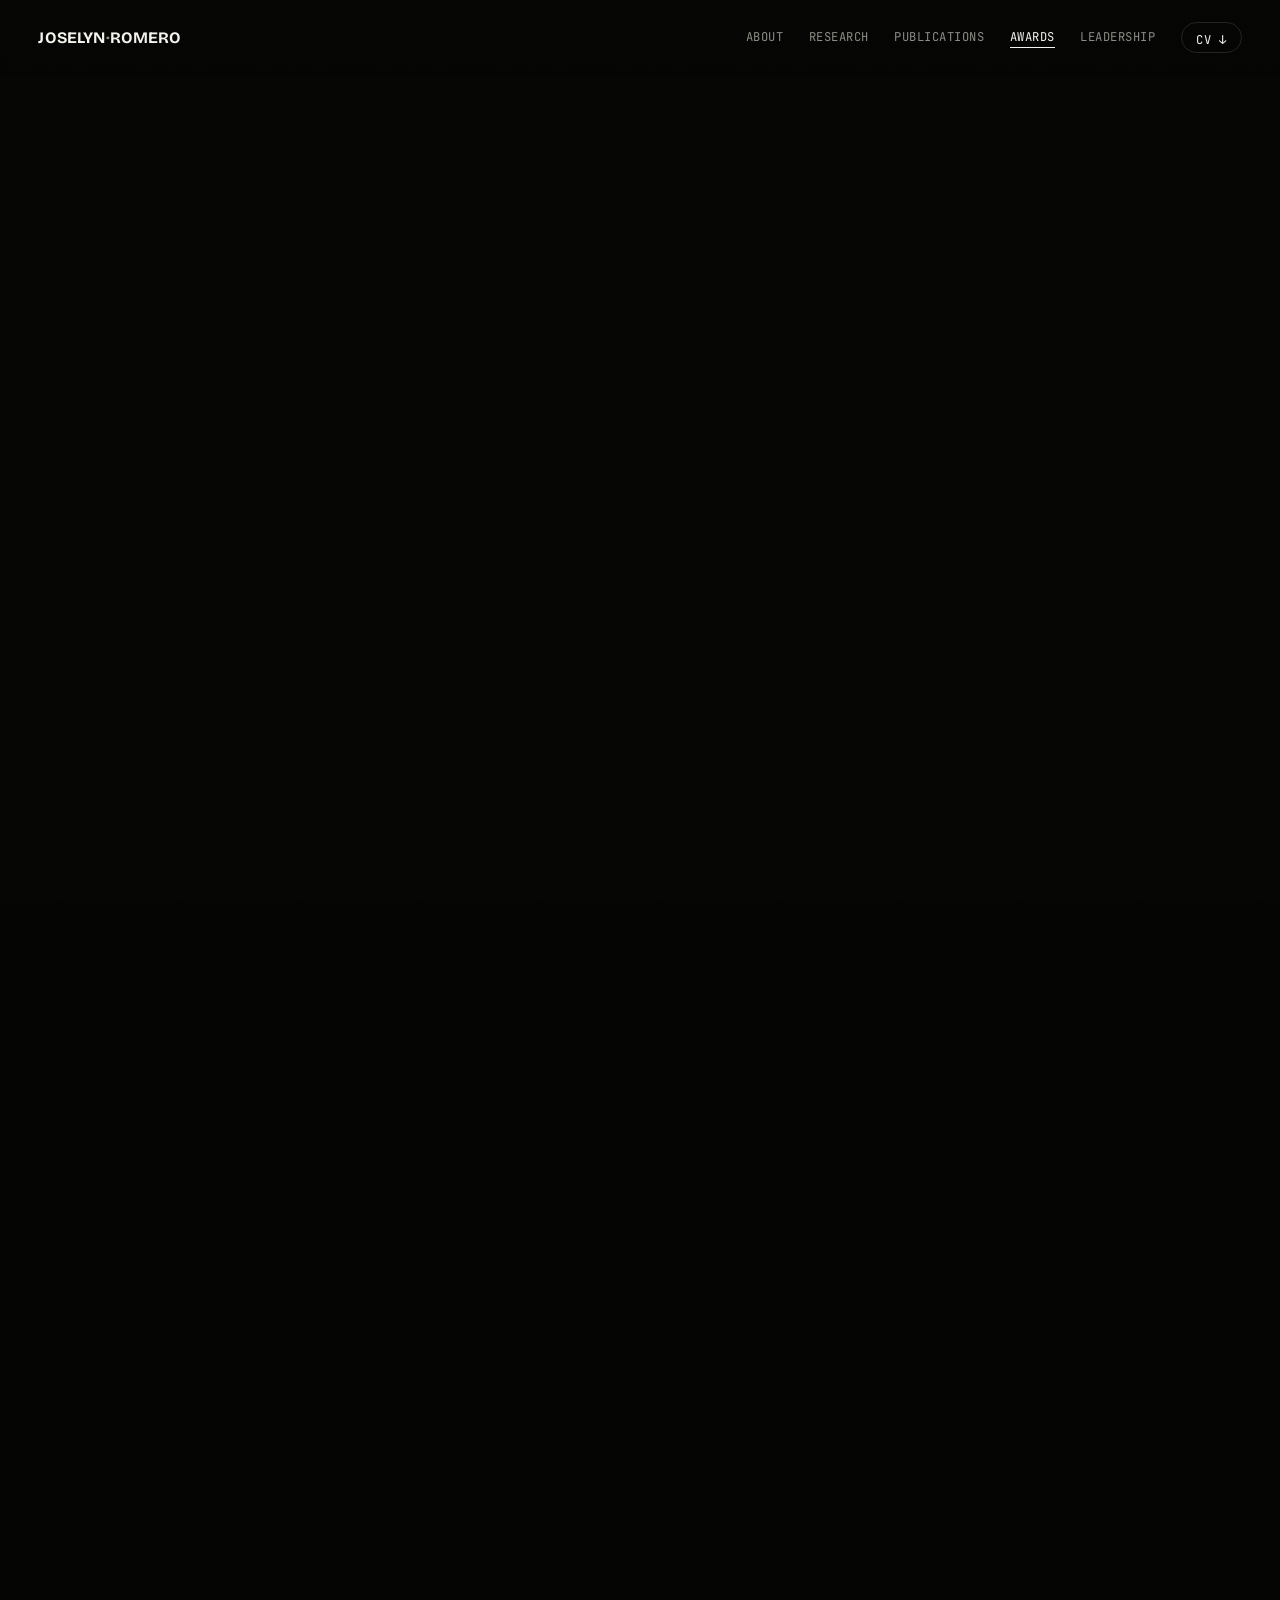
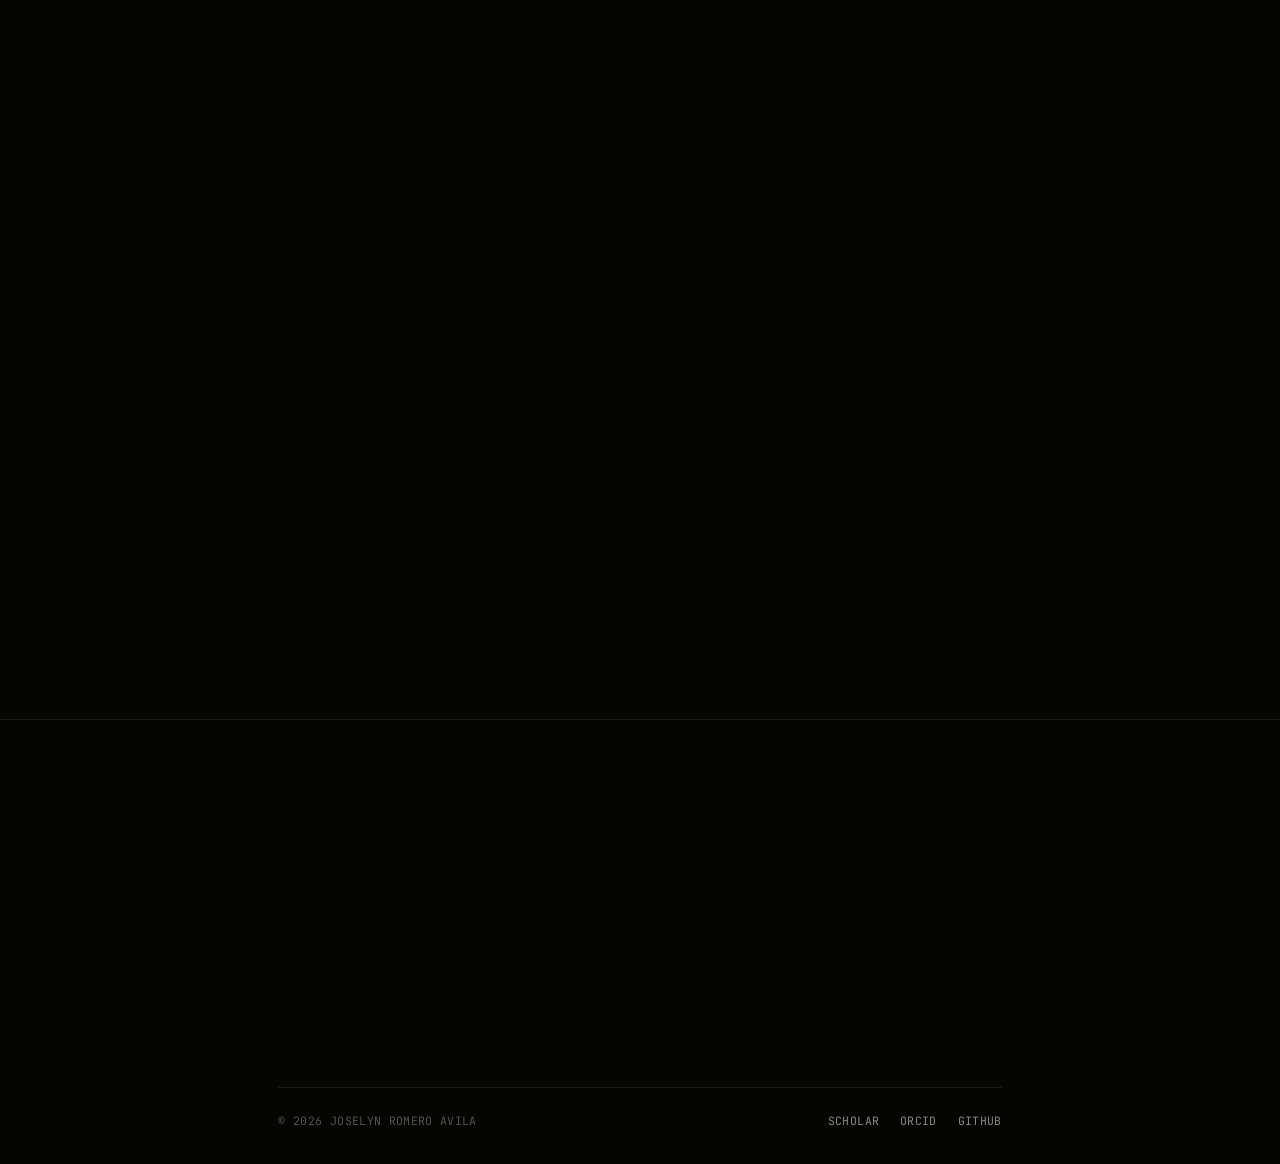
==== commit 741a2a81: "Add files via upload" ====
--- a/awards.html
+++ b/awards.html
@@ -24,132 +24,183 @@
     <li><a href="publications.html">Publications</a></li>
     <li><a href="awards.html">Awards</a></li>
     <li><a href="leadership.html">Leadership</a></li>
-    <li class="nav-clock"><span class="dot"></span><span data-clock>--:--</span>&nbsp;· Ithaca, NY</li>
+    <li><a href="files/Joselyn_Romero_Resume_.pdf" target="_blank" rel="noopener" class="nav-cv magnetic">CV ↓</a></li>
   </ul>
 </nav>
 
-<header class="page-header">
-  <span class="eyebrow">17 awards, 6 countries represented</span>
-  <h1 class="hero-title"><span data-decode>Awards</span></h1>
-  <p class="hero-role">Scholarships, fellowships, travel grants, and competitions — newest first.</p>
-</header>
-
-<div class="wrap">
-  <div class="waveform reveal" aria-hidden="true">
-    <svg viewBox="0 0 1200 150" preserveAspectRatio="none">
-      <path d="M0,110 C20,110 30,108 40,102 C50,96 55,30 72,22 C85,16 80,70 98,88 C110,100 108,68 128,64 C145,61 140,118 158,132 C172,142 180,118 200,112 C230,104 260,110 300,110 C320,110 330,108 340,102 C350,96 355,30 372,22 C385,16 380,70 398,88 C410,100 408,68 428,64 C445,61 440,118 458,132 C472,142 480,118 500,112 C530,104 560,110 600,110 C620,110 630,108 640,102 C650,96 655,30 672,22 C685,16 680,70 698,88 C710,100 708,68 728,64 C745,61 740,118 758,132 C772,142 780,118 800,112 C830,104 860,110 900,110 C920,110 930,108 940,102 C950,96 955,30 972,22 C985,16 980,70 998,88 C1010,100 1008,68 1028,64 C1045,61 1040,118 1058,132 C1072,142 1080,118 1100,112 C1130,104 1160,110 1200,110"/>
-      <circle class="pulse" r="4"/>
-    </svg>
-  </div>
-</div>
-
-<section class="section" id="awards">
+<section class="section first" id="awards">
   <div class="wrap">
-    <div class="award-grid reveal">
-
-      <div class="award tilt">
-        <div class="award-top"><span class="award-year">2025</span><span class="award-tag">Fellowship</span></div>
-        <div class="award-title"><a class="magnetic" href="https://www.clevelandneurodesign.org/" target="_blank" rel="noopener">Cleveland NeuroDesign Workshop</a></div>
-        <p class="award-desc">Selected as 1 of 30 innovators worldwide from 2,000+ applicants, representing Latin America for excellence in bio-entrepreneurship and neurotechnology design.</p>
-      </div>
-
-      <div class="award tilt">
-        <div class="award-top"><span class="award-year">2025</span><span class="award-tag">Program</span></div>
-        <div class="award-title"><a class="magnetic" href="https://www.repuprogram.org/repu-cs" target="_blank" rel="noopener">REPU Computer Science — UC Davis</a></div>
-        <p class="award-desc">Chosen as one of the few Peruvian undergraduates to secure an international research internship in Computer Science abroad.</p>
-      </div>
-
-      <div class="award tilt">
-        <div class="award-top"><span class="award-year">2025</span><span class="award-tag">Grant</span></div>
-        <div class="award-title">IEEE RAS SPIRSE Award — ICRA, Atlanta, USA</div>
-        <p class="award-desc">Awarded the SPIRSE grant representing Latin America to advance biomedical robotics standards and foster inclusive participation in global robotics efforts.</p>
-      </div>
-
-      <div class="award tilt">
-        <div class="award-top"><span class="award-year">2025</span><span class="award-tag">1st Place</span></div>
-        <div class="award-title"><a class="magnetic" href="https://hackingmedicine.mit.edu/" target="_blank" rel="noopener">MIT Hacking Medicine — Google Health AI</a></div>
-        <p class="award-desc">Collaborated with clinicians and engineers to develop a system for early heart-disease detection, winning the Google Health AI Prize ($500).</p>
-      </div>
-
-      <div class="award tilt">
-        <div class="award-top"><span class="award-year">2025</span><span class="award-tag">Program</span></div>
-        <div class="award-title"><a class="magnetic" href="https://unahur.edu.ar/escuela-internacional-de-verano-en-inteligencia-artificial/" target="_blank" rel="noopener">Argentina AI School — UNSAM / UNASUR</a></div>
-        <p class="award-desc">Selected as 1 of 600+ applicants to represent Peru in a competitive regional program advancing AI excellence across Latin America.</p>
-      </div>
-
-      <div class="award tilt">
-        <div class="award-top"><span class="award-year">2024</span><span class="award-tag">Top 100</span></div>
-        <div class="award-title"><a class="magnetic" href="https://hack.tum.de/" target="_blank" rel="noopener">HackTUM — TU Munich, Germany</a></div>
-        <p class="award-desc">Placed Top 100 among 2,000+ participants in Europe's premier hackathon, developing an end-to-end prototype for Siemens in 48 hours.</p>
-      </div>
-
-      <div class="award tilt">
-        <div class="award-top"><span class="award-year">2024</span><span class="award-tag">Scholarship</span></div>
-        <div class="award-title"><a class="magnetic" href="https://oead.at/en/the-oead/our-programmes-from-a-to-z#c24746" target="_blank" rel="noopener">Ernst Mach Grant — Austria</a></div>
-        <p class="award-desc">Full merit-based scholarship for one semester in Applied Artificial Intelligence at FH Upper Austria.</p>
-      </div>
-
-      <div class="award tilt">
-        <div class="award-top"><span class="award-year">2024</span><span class="award-tag">Grant</span></div>
-        <div class="award-title">IEEE RAS WIE IDEA Travel Grant — BioRob, Germany</div>
-        <p class="award-desc">Selected as 1 of 10 awardees globally to attend BioRob 2024, promoting inclusion and leadership for women in biomedical robotics.</p>
-      </div>
-
-      <div class="award tilt">
-        <div class="award-top"><span class="award-year">2024</span><span class="award-tag">Fellowship</span></div>
-        <div class="award-title">Emerging Scholar Advancement Award — Neuronovember</div>
-        <p class="award-desc">Chosen as 1 of 25 global early-career researchers for potential in neuroscience and neurotechnology, with mentorship and presentation support.</p>
-      </div>
-
-      <div class="award tilt">
-        <div class="award-top"><span class="award-year">2024</span><span class="award-tag">Program</span></div>
-        <div class="award-title">Medical Device Development Bootcamp — Keck Graduate Institute</div>
-        <p class="award-desc">Designed and prototyped a needs-driven medical device, integrating usability, regulatory, and global-health considerations.</p>
-      </div>
-
-      <div class="award tilt">
-        <div class="award-top"><span class="award-year">2024</span><span class="award-tag">Award</span></div>
-        <div class="award-title"><a class="magnetic" href="https://uwaterloo.ca/institute-for-quantum-computing/news/undergraduate-school-experimental-quantum-information" target="_blank" rel="noopener">Undergraduate Research Award — Waterloo</a></div>
-        <p class="award-desc">Recognized for contributions to frontier research in sensor development and quantum technologies.</p>
-      </div>
-
-      <div class="award tilt">
-        <div class="award-top"><span class="award-year">2023</span><span class="award-tag">Scholarship</span></div>
-        <div class="award-title"><a class="magnetic" href="https://www.educanada.ca/scholarships-bourses/can/institutions/elap-pfla.aspx?lang=eng" target="_blank" rel="noopener">Emerging Leaders in the Americas Program — Canada</a></div>
-        <p class="award-desc">Awarded a fully funded academic exchange to advance research collaboration and leadership in science.</p>
-      </div>
-
-      <div class="award tilt">
-        <div class="award-top"><span class="award-year">2022</span><span class="award-tag">Program</span></div>
-        <div class="award-title"><a class="magnetic" href="https://ifmbe.org/ifmbe-latin-america-summer-school-2024-emerging-technologies-to-support-health-care-and-independent-living-9th-edition/" target="_blank" rel="noopener">Emerging Technologies for Health — Summer School</a></div>
-        <p class="award-desc">Selected for an international program on innovation and biomedical technologies.</p>
-      </div>
-
-      <div class="award tilt">
-        <div class="award-top"><span class="award-year">2022</span><span class="award-tag">Leadership</span></div>
-        <div class="award-title"><a class="magnetic" href="https://www.unmsm.edu.pe/noticias-y-eventos/noticias/noticia-detalle/estudiantes-de-ingenieria-biomedica-de-la-unmsm-ganaron-competencia-mundial-de-capitulos-embs" target="_blank" rel="noopener">Best Student Chapter Worldwide — IEEE EMBS UNMSM</a></div>
-        <p class="award-desc">Awarded global recognition as the top IEEE EMBS student chapter for impactful biomedical engineering leadership.</p>
-      </div>
-
-      <div class="award tilt">
-        <div class="award-top"><span class="award-year">2021</span><span class="award-tag">Leadership</span></div>
-        <div class="award-title"><a class="magnetic" href="https://kectil.com/" target="_blank" rel="noopener">Kectil Leadership Program</a></div>
-        <p class="award-desc">Represented Peru in a selective international program, strengthening global collaboration and entrepreneurship skills.</p>
-      </div>
-
-      <div class="award tilt">
-        <div class="award-top"><span class="award-year">2021 —</span><span class="award-tag">Scholarship</span></div>
-        <div class="award-title">PRONABEC Permanencia Scholarship — Peru</div>
-        <p class="award-desc">Full-ride scholarship (tuition, housing, services, and transport) as part of the top 1% of students nationwide, recognizing sustained academic excellence.</p>
-      </div>
-
-      <div class="award tilt">
-        <div class="award-top"><span class="award-year">2021</span><span class="award-tag">Award</span></div>
-        <div class="award-title"><a class="magnetic" href="https://repositorio.concytec.gob.pe/entities/publication/51da2c04-d8c0-4a39-b0ed-3dc842bd8462" target="_blank" rel="noopener">"1000 Words about the Future of Peru" — CONCYTEC</a></div>
-        <p class="award-desc">National essay contest award for a piece on biomedical engineering innovation, included in the official national publication.</p>
-      </div>
-
-    </div>
+    <div class="section-head reveal">
+      <div class="section-head-text">
+        <span class="eyebrow">17 awards, 6 countries represented</span>
+        <h1 class="section-title">Awards</h1>
+        <p class="section-note">Scholarships, fellowships, travel grants, and competitions — by year.</p>
+      </div>
+      <svg class="node-doodle" viewBox="0 0 92 48" aria-hidden="true">
+        <path d="M8,10 L46,10 L88,44"/>
+        <circle cx="8" cy="10" r="5"/>
+      </svg>
+    </div>
+
+    <!-- 2025 -->
+    <div class="group reveal">
+      <div class="group-title">2025</div>
+      <div class="award-grid">
+
+        <div class="award">
+          <div class="card-media"><img src="images/neuro.jpg" alt=""><span class="media-hint">Photo pending</span></div>
+          <div class="award-top"><span class="award-year">2025</span><span class="award-tag">Fellowship</span></div>
+          <div class="award-title"><a href="https://www.clevelandneurodesign.org/" target="_blank" rel="noopener">Cleveland NeuroDesign Workshop</a></div>
+          <p class="award-desc">Selected as 1 of 30 innovators worldwide from 2,000+ applicants, representing Latin America for excellence in bio-entrepreneurship and neurotechnology design.</p>
+        </div>
+
+        <div class="award">
+          <div class="card-media"><img src="images/repu.jpg" alt=""><span class="media-hint">Photo pending</span></div>
+          <div class="award-top"><span class="award-year">2025</span><span class="award-tag">Program</span></div>
+          <div class="award-title"><a href="https://www.repuprogram.org/repu-cs" target="_blank" rel="noopener">REPU Computer Science — UC Davis</a></div>
+          <p class="award-desc">Chosen as one of the few Peruvian undergraduates to secure an international research internship in Computer Science abroad.</p>
+        </div>
+
+        <div class="award">
+          <div class="card-media"><img src="images/video.jpg" alt=""><span class="media-hint">Photo pending</span></div>
+          <div class="award-top"><span class="award-year">2025</span><span class="award-tag">Grant</span></div>
+          <div class="award-title">IEEE RAS SPIRSE Award — ICRA, Atlanta, USA</div>
+          <p class="award-desc">Awarded the SPIRSE grant representing Latin America to advance biomedical robotics standards and foster inclusive participation in global robotics efforts.</p>
+        </div>
+
+        <div class="award">
+          <div class="card-media"><img src="images/mit.png" alt=""><span class="media-hint">Photo pending</span></div>
+          <div class="award-top"><span class="award-year">2025</span><span class="award-tag">1st Place</span></div>
+          <div class="award-title"><a href="https://hackingmedicine.mit.edu/" target="_blank" rel="noopener">MIT Hacking Medicine — Google Health AI</a></div>
+          <p class="award-desc">Collaborated with clinicians and engineers to develop a system for early heart-disease detection, winning the Google Health AI Prize ($500).</p>
+        </div>
+
+        <div class="award">
+          <div class="card-media"><img src="images/argentina.jpg" alt=""><span class="media-hint">Photo pending</span></div>
+          <div class="award-top"><span class="award-year">2025</span><span class="award-tag">Program</span></div>
+          <div class="award-title"><a href="https://unahur.edu.ar/escuela-internacional-de-verano-en-inteligencia-artificial/" target="_blank" rel="noopener">Argentina AI School — UNSAM / UNASUR</a></div>
+          <p class="award-desc">Selected as 1 of 600+ applicants to represent Peru in a competitive regional program advancing AI excellence across Latin America.</p>
+        </div>
+
+      </div>
+    </div>
+
+    <!-- 2024 -->
+    <div class="group reveal">
+      <div class="group-title">2024</div>
+      <div class="award-grid">
+
+        <div class="award">
+          <div class="card-media"><img src="images/tum.jpg" alt=""><span class="media-hint">Photo pending</span></div>
+          <div class="award-top"><span class="award-year">2024</span><span class="award-tag">Top 100</span></div>
+          <div class="award-title"><a href="https://hack.tum.de/" target="_blank" rel="noopener">HackTUM — TU Munich, Germany</a></div>
+          <p class="award-desc">Placed Top 100 among 2,000+ participants in Europe's premier hackathon, developing an end-to-end prototype for Siemens in 48 hours.</p>
+        </div>
+
+        <div class="award">
+          <div class="card-media"><img src="images/oead.png" alt=""><span class="media-hint">Photo pending</span></div>
+          <div class="award-top"><span class="award-year">2024</span><span class="award-tag">Scholarship</span></div>
+          <div class="award-title"><a href="https://oead.at/en/the-oead/our-programmes-from-a-to-z#c24746" target="_blank" rel="noopener">Ernst Mach Grant — Austria</a></div>
+          <p class="award-desc">Full merit-based scholarship for one semester in Applied Artificial Intelligence at FH Upper Austria.</p>
+        </div>
+
+        <div class="award">
+          <div class="card-media"><img src="images/wie-idea.jpg" alt=""><span class="media-hint">Photo pending</span></div>
+          <div class="award-top"><span class="award-year">2024</span><span class="award-tag">Grant</span></div>
+          <div class="award-title">IEEE RAS WIE IDEA Travel Grant — BioRob, Germany</div>
+          <p class="award-desc">Selected as 1 of 10 awardees globally to attend BioRob 2024, promoting inclusion and leadership for women in biomedical robotics.</p>
+        </div>
+
+        <div class="award">
+          <div class="card-media"><img src="images/esaa.jpg" alt=""><span class="media-hint">Photo pending</span></div>
+          <div class="award-top"><span class="award-year">2024</span><span class="award-tag">Fellowship</span></div>
+          <div class="award-title">Emerging Scholar Advancement Award — Neuronovember</div>
+          <p class="award-desc">Chosen as 1 of 25 global early-career researchers for potential in neuroscience and neurotechnology, with mentorship and presentation support.</p>
+        </div>
+
+        <div class="award">
+          <div class="card-media"><img src="images/kgi.jpg" alt=""><span class="media-hint">Photo pending</span></div>
+          <div class="award-top"><span class="award-year">2024</span><span class="award-tag">Program</span></div>
+          <div class="award-title">Medical Device Development Bootcamp — Keck Graduate Institute</div>
+          <p class="award-desc">Designed and prototyped a needs-driven medical device, integrating usability, regulatory, and global-health considerations.</p>
+        </div>
+
+        <div class="award">
+          <div class="card-media"><img src="images/quantum.png" alt=""><span class="media-hint">Photo pending</span></div>
+          <div class="award-top"><span class="award-year">2024</span><span class="award-tag">Award</span></div>
+          <div class="award-title"><a href="https://uwaterloo.ca/institute-for-quantum-computing/news/undergraduate-school-experimental-quantum-information" target="_blank" rel="noopener">Undergraduate Research Award — Waterloo</a></div>
+          <p class="award-desc">Recognized for contributions to frontier research in sensor development and quantum technologies.</p>
+        </div>
+
+      </div>
+    </div>
+
+    <!-- 2023 -->
+    <div class="group reveal">
+      <div class="group-title">2023</div>
+      <div class="award-grid">
+
+        <div class="award">
+          <div class="card-media"><img src="images/elap.png" alt=""><span class="media-hint">Photo pending</span></div>
+          <div class="award-top"><span class="award-year">2023</span><span class="award-tag">Scholarship</span></div>
+          <div class="award-title"><a href="https://www.educanada.ca/scholarships-bourses/can/institutions/elap-pfla.aspx?lang=eng" target="_blank" rel="noopener">Emerging Leaders in the Americas Program — Canada</a></div>
+          <p class="award-desc">Awarded a fully funded academic exchange to advance research collaboration and leadership in science.</p>
+        </div>
+
+      </div>
+    </div>
+
+    <!-- 2022 -->
+    <div class="group reveal">
+      <div class="group-title">2022</div>
+      <div class="award-grid">
+
+        <div class="award">
+          <div class="card-media"><img src="images/colombia.jpg" alt=""><span class="media-hint">Photo pending</span></div>
+          <div class="award-top"><span class="award-year">2022</span><span class="award-tag">Program</span></div>
+          <div class="award-title"><a href="https://ifmbe.org/ifmbe-latin-america-summer-school-2024-emerging-technologies-to-support-health-care-and-independent-living-9th-edition/" target="_blank" rel="noopener">Emerging Technologies for Health — Summer School</a></div>
+          <p class="award-desc">Selected for an international program on innovation and biomedical technologies.</p>
+        </div>
+
+        <div class="award">
+          <div class="card-media"><img src="images/ieee-embs.jpg" alt=""><span class="media-hint">Photo pending</span></div>
+          <div class="award-top"><span class="award-year">2022</span><span class="award-tag">Leadership</span></div>
+          <div class="award-title"><a href="https://www.unmsm.edu.pe/noticias-y-eventos/noticias/noticia-detalle/estudiantes-de-ingenieria-biomedica-de-la-unmsm-ganaron-competencia-mundial-de-capitulos-embs" target="_blank" rel="noopener">Best Student Chapter Worldwide — IEEE EMBS UNMSM</a></div>
+          <p class="award-desc">Awarded global recognition as the top IEEE EMBS student chapter for impactful biomedical engineering leadership.</p>
+        </div>
+
+      </div>
+    </div>
+
+    <!-- 2021 -->
+    <div class="group reveal">
+      <div class="group-title">2021</div>
+      <div class="award-grid">
+
+        <div class="award">
+          <div class="card-media"><img src="images/kectil.png" alt=""><span class="media-hint">Photo pending</span></div>
+          <div class="award-top"><span class="award-year">2021</span><span class="award-tag">Leadership</span></div>
+          <div class="award-title"><a href="https://kectil.com/" target="_blank" rel="noopener">Kectil Leadership Program</a></div>
+          <p class="award-desc">Represented Peru in a selective international program, strengthening global collaboration and entrepreneurship skills.</p>
+        </div>
+
+        <div class="award">
+          <div class="card-media"><img src="images/pronabec.jpg" alt=""><span class="media-hint">Photo pending</span></div>
+          <div class="award-top"><span class="award-year">2021 —</span><span class="award-tag">Scholarship</span></div>
+          <div class="award-title">PRONABEC Permanencia Scholarship — Peru</div>
+          <p class="award-desc">Full-ride scholarship (tuition, housing, services, and transport) as part of the top 1% of students nationwide, recognizing sustained academic excellence.</p>
+        </div>
+
+        <div class="award">
+          <div class="card-media"><img src="images/ensayo.png" alt=""><span class="media-hint">Photo pending</span></div>
+          <div class="award-top"><span class="award-year">2021</span><span class="award-tag">Award</span></div>
+          <div class="award-title"><a href="https://repositorio.concytec.gob.pe/entities/publication/51da2c04-d8c0-4a39-b0ed-3dc842bd8462" target="_blank" rel="noopener">"1000 Words about the Future of Peru" — CONCYTEC</a></div>
+          <p class="award-desc">National essay contest award for a piece on biomedical engineering innovation, included in the official national publication.</p>
+        </div>
+
+      </div>
+    </div>
+
   </div>
 </section>
 
@@ -160,9 +211,9 @@
     <div class="footer-bottom">
       <span>© 2026 Joselyn Romero Avila</span>
       <div class="footer-socials">
-        <a class="magnetic" href="https://scholar.google.com/citations?hl=es&user=W59Q7i4AAAAJ" target="_blank" rel="noopener">Scholar</a>
-        <a class="magnetic" href="http://orcid.org/yourorcidurl" target="_blank" rel="noopener">ORCID</a>
-        <a class="magnetic" href="https://github.com/jromero158486" target="_blank" rel="noopener">GitHub</a>
+        <a href="https://scholar.google.com/citations?hl=es&user=W59Q7i4AAAAJ" target="_blank" rel="noopener">Scholar</a>
+        <a href="http://orcid.org/yourorcidurl" target="_blank" rel="noopener">ORCID</a>
+        <a href="https://github.com/jromero158486" target="_blank" rel="noopener">GitHub</a>
       </div>
     </div>
   </div>
--- a/styles.css
+++ b/styles.css
@@ -20,8 +20,8 @@
   --font-body:    'Instrument Sans', system-ui, sans-serif;
   --font-mono:    'JetBrains Mono', ui-monospace, monospace;
 
-  --wrap: 1240px;
-  --pad: clamp(1.25rem, 4vw, 3rem);
+  --wrap: 800px;
+  --pad: clamp(1.25rem, 4vw, 2.4rem);
 
   --ease: cubic-bezier(.16,.8,.24,1);
 }
@@ -85,6 +85,33 @@
   opacity: .035;
   mix-blend-mode: overlay;
   background-image: url("data:image/svg+xml,%3Csvg xmlns='http://www.w3.org/2000/svg' width='120' height='120'%3E%3Cfilter id='n'%3E%3CfeTurbulence type='fractalNoise' baseFrequency='0.9' numOctaves='2' stitchTiles='stitch'/%3E%3C/filter%3E%3Crect width='100%25' height='100%25' filter='url(%23n)'/%3E%3C/svg%3E");
+}
+
+/* ============================================================
+   Custom cursor — subtle ring, desktop pointer devices only
+   ============================================================ */
+.cursor-ring{
+  position: fixed;
+  top: 0; left: 0;
+  width: 26px; height: 26px;
+  margin: -13px 0 0 -13px;
+  border: 1px solid var(--fg);
+  border-radius: 50%;
+  pointer-events: none;
+  z-index: 2000;
+  opacity: 0;
+  transform: translate(-100px,-100px) scale(1);
+  transition: opacity .3s var(--ease), transform .12s linear, width .25s var(--ease), height .25s var(--ease), margin .25s var(--ease);
+  mix-blend-mode: difference;
+}
+.cursor-ring.is-active{ opacity: .8; }
+.cursor-ring.is-hovering{
+  width: 46px; height: 46px;
+  margin: -23px 0 0 -23px;
+  background: var(--fg);
+}
+@media (hover: none), (pointer: coarse), (prefers-reduced-motion: reduce){
+  .cursor-ring{ display: none; }
 }
 
 /* ============================================================
@@ -113,9 +140,9 @@
 .nav-links{
   display: flex;
   align-items: center;
-  gap: clamp(1rem, 2.4vw, 2.2rem);
-  font-family: var(--font-mono);
-  font-size: .78rem;
+  gap: clamp(.9rem, 2vw, 1.7rem);
+  font-family: var(--font-mono);
+  font-size: .76rem;
   letter-spacing: .04em;
   text-transform: uppercase;
 }
@@ -143,19 +170,19 @@
 .nav-links a.is-active{ color: var(--fg); }
 .nav-links a.is-active::after{ transform: scaleX(1); }
 
-.nav-clock{
-  display: flex;
-  align-items: center;
-  gap: .5rem;
-  color: var(--fg-dim);
-}
-.nav-clock .dot{
-  width: 6px; height: 6px;
-  border-radius: 50%;
+.nav-cv{
+  border: 1px solid var(--line) !important;
+  border-radius: 999px;
+  padding: .45rem .9rem;
+  color: var(--fg) !important;
+  transition: background .25s var(--ease), color .25s var(--ease), border-color .25s var(--ease) !important;
+}
+.nav-cv::after{ display: none; }
+.nav-cv:hover{
   background: var(--fg);
-  animation: blink 2.4s ease-in-out infinite;
-}
-@keyframes blink{ 0%,100%{ opacity: 1; } 50%{ opacity: .25; } }
+  color: var(--invert-fg) !important;
+  border-color: var(--fg) !important;
+}
 
 .nav-burger{
   display: none;
@@ -191,81 +218,67 @@
     transition: transform .45s var(--ease);
   }
   .nav-links.is-open{ transform: translateY(0); }
-  .nav-clock{ display: none; }
+  .nav-cv{ order: -1; }
   .nav-burger{ display: block; z-index: 600; }
 }
 
 /* ============================================================
-   Hero
-   ============================================================ */
-.hero{
-  padding: clamp(7rem, 16vw, 11rem) var(--pad) clamp(3rem, 8vw, 5rem);
-}
-
-.hero-kicker{
-  display: flex;
-  align-items: center;
-  gap: .6rem;
-  margin-bottom: 1.4rem;
-}
-.hero-kicker .eyebrow{ color: var(--fg-dim); }
-
-.hero-title{
-  font-family: var(--font-display);
-  font-weight: 700;
-  font-size: clamp(3.4rem, 10.4vw, 9rem);
-  line-height: .92;
-  letter-spacing: -.02em;
-  text-transform: uppercase;
-}
-.hero-title .line{
-  display: block;
-  overflow: hidden;
-}
-.hero-title .line span{
-  display: block;
-  transform: translateY(105%);
-  animation: rise .9s var(--ease) forwards;
-}
-.hero-title .line:nth-child(1) span{ animation-delay: .05s; }
-.hero-title .line:nth-child(2) span{ animation-delay: .16s; }
-.hero-title .line:nth-child(3) span{ animation-delay: .27s; }
-@keyframes rise{ to{ transform: translateY(0); } }
-@media (prefers-reduced-motion: reduce){
-  .hero-title .line span{ animation: none; transform: none; }
-}
-
-.hero-role{
-  margin-top: 1.6rem;
-  max-width: 640px;
-  font-size: clamp(1.05rem, 2vw, 1.3rem);
-  color: var(--fg-dim);
-  font-weight: 400;
-}
-.hero-role strong{ color: var(--fg); font-weight: 500; }
-
-.hero-meta{
-  margin-top: 2.6rem;
-  display: flex;
-  flex-wrap: wrap;
-  gap: 1.6rem 2.4rem;
-  font-family: var(--font-mono);
-  font-size: .78rem;
-  letter-spacing: .03em;
-  color: var(--fg-dim);
-  text-transform: uppercase;
-}
-.hero-meta a{ color: var(--fg); border-bottom: 1px solid var(--line); transition: border-color .25s; }
-.hero-meta a:hover{ border-color: var(--fg); }
-
-/* ============================================================
-   Signature element — biosignal waveform divider
+   Page top — no hero. Pages start directly in their first
+   section; this just adds breathing room under the fixed nav.
+   ============================================================ */
+.section.first{
+  padding-top: 7rem; /* fallback for browsers without clamp() */
+  padding-top: clamp(6.5rem, 13vw, 8.5rem);
+  border-top: none;
+}
+
+/* ============================================================
+   Signature accent #1 — node doodle (sketch-style connector)
+   Small, recurring, appears near section titles.
+   ============================================================ */
+.node-doodle{
+  width: 92px;
+  height: 48px;
+  overflow: visible;
+  flex-shrink: 0;
+}
+.node-doodle circle{
+  fill: var(--bg);
+  stroke: var(--fg-dim);
+  stroke-width: 1.2;
+  transform-origin: center;
+}
+.node-doodle path{
+  fill: none;
+  stroke: var(--fg-dim);
+  stroke-width: 1;
+  stroke-linecap: round;
+}
+html.js .node-doodle path{
+  stroke-dasharray: 200;
+  stroke-dashoffset: 200;
+  transition: stroke-dashoffset 1s var(--ease) .1s;
+}
+.reveal.is-visible .node-doodle path{ stroke-dashoffset: 0; }
+@media (prefers-reduced-motion: no-preference){
+  .node-doodle circle{ animation: node-pulse 3.4s ease-in-out infinite; }
+}
+@keyframes node-pulse{
+  0%, 100%{ opacity: 1; }
+  50%{ opacity: .45; }
+}
+@media (max-width: 560px){
+  .node-doodle{ display: none; }
+}
+
+/* ============================================================
+   Signature accent #2 — biosignal waveform (used once, homepage)
    ============================================================ */
 .waveform{
   position: relative;
   width: 100%;
-  height: clamp(64px, 12vw, 130px);
-  margin: clamp(2rem,6vw,4rem) 0;
+  height: clamp(56px, 11vw, 110px);
+  margin: clamp(2rem,6vw,3.4rem) 0;
 }
 .waveform svg{ width: 100%; height: 100%; display: block; }
 .waveform path{
@@ -301,27 +314,29 @@
    Section shell
    ============================================================ */
 .section{
-  padding: clamp(3rem, 7vw, 5.5rem) var(--pad);
+  padding: 3.5rem var(--pad); /* fallback for browsers without clamp() */
+  padding: clamp(3rem, 7vw, 5rem) var(--pad);
   border-top: 1px solid var(--line-soft);
 }
 .section-head{
   display: flex;
-  align-items: flex-end;
+  align-items: flex-start;
   justify-content: space-between;
-  gap: 2rem;
-  margin-bottom: clamp(2rem, 5vw, 3.4rem);
-  flex-wrap: wrap;
-}
+  gap: 1.5rem;
+  margin-bottom: clamp(2rem, 5vw, 3rem);
+}
+.section-head-text{ min-width: 0; }
 .section-title{
   font-family: var(--font-display);
   font-weight: 700;
-  font-size: clamp(2.1rem, 5.4vw, 4.2rem);
+  font-size: clamp(2rem, 5.4vw, 3.4rem);
   letter-spacing: -.01em;
   text-transform: uppercase;
   line-height: .98;
 }
 .section-note{
-  max-width: 420px;
+  margin-top: .6rem;
+  max-width: 46ch;
   color: var(--fg-dim);
   font-size: .95rem;
 }
@@ -340,39 +355,29 @@
 }
 
 /* ============================================================
-   Page header (non-home pages)
-   ============================================================ */
-.page-header{
-  padding: clamp(7.5rem,15vw,10.5rem) var(--pad) 2rem;
-}
-.page-header .hero-title{ font-size: clamp(2.8rem, 8.6vw, 6.4rem); }
-.page-header .hero-role{ margin-top: 1.2rem; }
-
-/* ============================================================
    Bio / about block
    ============================================================ */
 .bio{
   display: grid;
-  grid-template-columns: 200px 1fr;
-  gap: clamp(1.5rem, 5vw, 4rem);
-}
-@media (max-width: 700px){ .bio{ grid-template-columns: 1fr; } }
+  grid-template-columns: 180px 1fr;
+  gap: clamp(1.5rem, 5vw, 3rem);
+}
+@media (max-width: 640px){ .bio{ grid-template-columns: 1fr; } }
 .bio p{
-  font-size: clamp(1.1rem, 2.2vw, 1.55rem);
-  line-height: 1.5;
+  font-size: clamp(1.05rem, 2vw, 1.3rem);
+  line-height: 1.55;
   color: var(--fg-dim);
   font-weight: 300;
-  max-width: 46ch;
 }
 .bio p strong{ color: var(--fg); font-weight: 500; }
-.bio p + p{ margin-top: 1.4rem; }
+.bio p + p{ margin-top: 1.2rem; }
 
 .bio-photo{
-  margin-bottom: 1.6rem;
+  margin-bottom: 1.4rem;
   border-radius: 12px;
   overflow: hidden;
   border: 1px solid var(--line);
-  max-width: 200px;
+  max-width: 180px;
 }
 .bio-photo img{
   width: 100%;
@@ -383,8 +388,22 @@
 }
 .bio-photo:hover img{ transform: scale(1.05); }
 
-/* ============================================================
-   Interest pills / marquee
+.bio-meta{
+  margin-top: 1.6rem;
+  display: flex;
+  flex-wrap: wrap;
+  gap: .9rem 1.6rem;
+  font-family: var(--font-mono);
+  font-size: .76rem;
+  letter-spacing: .03em;
+  text-transform: uppercase;
+  color: var(--fg-dim);
+}
+.bio-meta a{ color: var(--fg); border-bottom: 1px solid var(--line); transition: border-color .25s; }
+.bio-meta a:hover{ border-color: var(--fg); }
+
+/* ============================================================
+   Interest pills + marquee
    ============================================================ */
 .pill-row{
   display: flex;
@@ -401,6 +420,7 @@
   border-radius: 999px;
   color: var(--fg-dim);
   transition: all .25s var(--ease);
+  white-space: nowrap;
 }
 .pill:hover{
   background: var(--invert-bg);
@@ -408,16 +428,39 @@
   border-color: var(--invert-bg);
 }
 
+.marquee{
+  overflow: hidden;
+  -webkit-mask-image: linear-gradient(to right, transparent, #000 4%, #000 96%, transparent);
+          mask-image: linear-gradient(to right, transparent, #000 4%, #000 96%, transparent);
+}
+.marquee-track{
+  display: flex;
+  gap: .7rem;
+  width: max-content;
+}
+html.js .marquee-track{
+  animation: marquee-scroll 26s linear infinite;
+}
+.marquee:hover .marquee-track{ animation-play-state: paused; }
+@keyframes marquee-scroll{
+  from{ transform: translateX(0); }
+  to{ transform: translateX(-50%); }
+}
+@media (prefers-reduced-motion: reduce){
+  html.js .marquee-track{ animation: none; }
+  .marquee{ -webkit-mask-image: none; mask-image: none; }
+}
+
 /* ============================================================
    News / updates ticker list
    ============================================================ */
 .news-list li{
   display: grid;
-  grid-template-columns: 100px 1fr;
+  grid-template-columns: 90px 1fr;
   gap: 1.2rem;
   padding: 1.1rem 0;
   border-bottom: 1px solid var(--line-soft);
-  font-size: .98rem;
+  font-size: .96rem;
 }
 .news-list li:first-child{ border-top: 1px solid var(--line-soft); }
 .news-list time{
@@ -433,18 +476,16 @@
    Research timeline entries
    ============================================================ */
 .lab-list{ display: flex; flex-direction: column; }
-.lab{
-  border-bottom: 1px solid var(--line-soft);
-}
+.lab{ border-bottom: 1px solid var(--line-soft); }
 .lab:first-child{ border-top: 1px solid var(--line-soft); }
 
 .lab-row{
   width: 100%;
   display: grid;
-  grid-template-columns: 64px 68px 1fr auto;
+  grid-template-columns: 44px 52px 1fr auto;
   align-items: center;
-  gap: clamp(1rem, 3vw, 2rem);
-  padding: clamp(1.2rem, 3vw, 1.8rem) 0;
+  gap: clamp(.8rem, 3vw, 1.4rem);
+  padding: clamp(1.1rem, 3vw, 1.6rem) 0;
   background: none;
   border: none;
   color: inherit;
@@ -454,32 +495,32 @@
 }
 .lab-index{
   font-family: var(--font-mono);
-  font-size: .78rem;
+  font-size: .72rem;
   color: var(--fg-faint);
 }
 .lab-logo{
-  width: 48px; height: 48px;
+  width: 40px; height: 40px;
   border-radius: 8px;
   object-fit: contain;
   background: var(--bg-panel);
-  padding: 6px;
+  padding: 5px;
   border: 1px solid var(--line);
 }
 .lab-heading{ min-width: 0; }
 .lab-name{
   font-family: var(--font-display);
   font-weight: 600;
-  font-size: clamp(1.15rem, 2.6vw, 1.7rem);
+  font-size: clamp(1.05rem, 2.6vw, 1.35rem);
   letter-spacing: -.01em;
 }
 .lab-sub{
   margin-top: .3rem;
-  font-size: .88rem;
+  font-size: .82rem;
   color: var(--fg-dim);
 }
 .lab-sub .sep{ color: var(--fg-faint); margin: 0 .5em; }
 .lab-toggle{
-  width: 30px; height: 30px;
+  width: 28px; height: 28px;
   border: 1px solid var(--line);
   border-radius: 50%;
   position: relative;
@@ -508,16 +549,16 @@
 .lab.is-open .lab-panel{ grid-template-rows: 1fr; }
 .lab-panel-inner{ overflow: hidden; }
 .lab-body{
-  padding: 0 0 clamp(1.6rem,3vw,2.4rem) calc(64px + 68px + clamp(1rem,3vw,2rem)*2);
-  max-width: 760px;
-}
-@media (max-width: 700px){
-  .lab-row{ grid-template-columns: 40px 1fr auto; }
+  padding: 0 0 clamp(1.4rem,3vw,2rem) calc(44px + 52px + clamp(.8rem,3vw,1.4rem)*2);
+  max-width: 62ch;
+}
+@media (max-width: 620px){
+  .lab-row{ grid-template-columns: 32px 1fr auto; }
   .lab-logo{ display: none; }
-  .lab-body{ padding-left: calc(40px + clamp(1rem,3vw,2rem)); }
+  .lab-body{ padding-left: calc(32px + clamp(.8rem,3vw,1.4rem)); }
 }
 .lab-project{
-  font-size: 1rem;
+  font-size: .98rem;
   color: var(--fg);
   margin-bottom: 1rem;
 }
@@ -526,7 +567,7 @@
   position: relative;
   padding-left: 1.3rem;
   margin-bottom: .7rem;
-  font-size: .95rem;
+  font-size: .92rem;
   line-height: 1.55;
   color: var(--fg-dim);
 }
@@ -544,54 +585,59 @@
    ============================================================ */
 .edu-grid{
   display: grid;
-  grid-template-columns: repeat(auto-fit, minmax(260px,1fr));
-  gap: clamp(1.5rem,3vw,2.5rem);
+  grid-template-columns: repeat(auto-fit, minmax(240px,1fr));
+  gap: clamp(1.2rem,3vw,1.8rem);
 }
 .edu-card{
   border: 1px solid var(--line);
   border-radius: 14px;
-  padding: 1.6rem;
+  padding: 1.4rem;
 }
 .edu-card-top{ display: flex; align-items: center; gap: .9rem; margin-bottom: 1rem; }
-.edu-card img{ width: 38px; height: 38px; object-fit: contain; }
-.edu-school{ font-family: var(--font-display); font-weight: 600; font-size: 1.05rem; }
-.edu-degree{ color: var(--fg-dim); font-size: .88rem; margin-top: .5rem; }
-.edu-list li{ font-size: .85rem; color: var(--fg-faint); margin-top: .5rem; }
+.edu-card img{ width: 34px; height: 34px; object-fit: contain; }
+.edu-school{ font-family: var(--font-display); font-weight: 600; font-size: 1rem; }
+.edu-degree{ color: var(--fg-dim); font-size: .85rem; margin-top: .5rem; }
+.edu-list li{ font-size: .82rem; color: var(--fg-faint); margin-top: .5rem; }
 .edu-list strong{ color: var(--fg-dim); }
 
 .skill-groups{
   display: grid;
-  grid-template-columns: repeat(auto-fit, minmax(220px,1fr));
-  gap: 2rem 2.5rem;
+  grid-template-columns: repeat(auto-fit, minmax(200px,1fr));
+  gap: 1.8rem 2rem;
 }
 .skill-group .eyebrow{ margin-bottom: .8rem; display: block; }
 .skill-group .pill-row{ gap: .5rem; }
-.skill-group .pill{ font-size: .74rem; padding: .4rem .8rem; }
-
-/* ============================================================
-   Publications
-   ============================================================ */
-.pub-group + .pub-group{ margin-top: clamp(2.5rem,5vw,4rem); }
-.pub-group-title{
+.skill-group .pill{ font-size: .72rem; padding: .4rem .75rem; }
+
+/* ============================================================
+   Generic "group" wrapper — used by Publications, Awards,
+   Leadership to cluster entries under a heading (type or year).
+   ============================================================ */
+.group + .group{ margin-top: clamp(2.2rem,5vw,3.4rem); }
+.group-title{
   font-family: var(--font-mono);
   font-size: .78rem;
   letter-spacing: .1em;
   text-transform: uppercase;
   color: var(--fg-dim);
-  padding-bottom: .9rem;
-  margin-bottom: .4rem;
+  padding-bottom: .8rem;
+  margin-bottom: .3rem;
   border-bottom: 1px solid var(--line-soft);
 }
+
+/* ============================================================
+   Publications
+   ============================================================ */
 .pub{
   display: grid;
-  grid-template-columns: 84px 1fr auto;
+  grid-template-columns: 72px 1fr auto;
   align-items: center;
-  gap: clamp(1rem,3vw,2rem);
-  padding: clamp(1.2rem,2.6vw,1.7rem) 0;
+  gap: clamp(.9rem,3vw,1.6rem);
+  padding: clamp(1.1rem,2.6vw,1.5rem) 0;
   border-bottom: 1px solid var(--line-soft);
 }
 .pub-thumb{
-  width: 84px; height: 64px;
+  width: 72px; height: 56px;
   object-fit: cover;
   border-radius: 8px;
   border: 1px solid var(--line);
@@ -602,18 +648,18 @@
 .pub-title{
   font-family: var(--font-display);
   font-weight: 600;
-  font-size: clamp(1.02rem, 2vw, 1.28rem);
+  font-size: clamp(.98rem, 2vw, 1.15rem);
   line-height: 1.3;
 }
 .pub-meta{
   margin-top: .5rem;
-  font-size: .84rem;
+  font-size: .82rem;
   color: var(--fg-dim);
 }
 .pub-meta .venue{ color: var(--fg-faint); }
 .pub-link{
   font-family: var(--font-mono);
-  font-size: .74rem;
+  font-size: .72rem;
   text-transform: uppercase;
   letter-spacing: .04em;
   white-space: nowrap;
@@ -623,48 +669,91 @@
 }
 .pub-link:hover{ border-color: var(--fg); }
 .pub-link.is-disabled{ opacity: .35; pointer-events: none; }
-@media (max-width: 620px){
+@media (max-width: 560px){
   .pub{ grid-template-columns: 1fr; }
   .pub-thumb{ display: none; }
 }
 
 /* ============================================================
+   Media slot — shared by Award and Leadership cards.
+   Shows an elegant placeholder until a real photo is dropped in.
+   ============================================================ */
+.card-media{
+  aspect-ratio: 4 / 3;
+  border-radius: 10px;
+  overflow: hidden;
+  border: 1px solid var(--line);
+  background: var(--bg-panel);
+  margin-bottom: 1rem;
+  position: relative;
+}
+.card-media img{
+  width: 100%; height: 100%;
+  object-fit: cover;
+  filter: grayscale(1) contrast(1.05);
+  transform: scale(1.001);
+  transition: transform .5s var(--ease);
+}
+.card-media.is-empty img{ display: none; }
+.card-media.is-empty::before,
+.card-media.is-empty::after{
+  content: "";
+  position: absolute;
+  background: var(--line);
+}
+.card-media.is-empty::before{ left: 0; right: 0; top: 50%; height: 1px; }
+.card-media.is-empty::after{ top: 0; bottom: 0; left: 50%; width: 1px; }
+.card-media.is-empty{ display: flex; align-items: center; justify-content: center; }
+.card-media.is-empty .media-hint{
+  position: relative;
+  z-index: 1;
+  font-family: var(--font-mono);
+  font-size: .64rem;
+  letter-spacing: .06em;
+  text-transform: uppercase;
+  color: var(--fg-faint);
+  background: var(--bg-panel);
+  padding: .2rem .5rem;
+}
+
+/* ============================================================
    Awards
    ============================================================ */
 .award-grid{
   display: grid;
-  grid-template-columns: repeat(auto-fill, minmax(300px,1fr));
-  gap: 1px;
-  background: var(--line-soft);
-  border: 1px solid var(--line-soft);
+  grid-template-columns: repeat(auto-fit, minmax(260px,1fr));
+  gap: clamp(1.1rem,3vw,1.5rem);
 }
 .award{
-  background: var(--bg);
-  padding: clamp(1.6rem,2.6vw,2.1rem);
+  border: 1px solid var(--line);
+  border-radius: 14px;
+  padding: clamp(1.1rem,2.4vw,1.4rem);
   display: flex;
   flex-direction: column;
-  gap: .8rem;
-  transition: background .3s var(--ease);
-}
-.award:hover{ background: var(--bg-panel); }
-.award-top{ display: flex; align-items: center; justify-content: space-between; gap: 1rem; }
+  transition: border-color .3s var(--ease), transform .12s linear;
+  transform-style: preserve-3d;
+  will-change: transform;
+}
+.award:hover{ border-color: var(--fg-dim); }
+.award-top{ display: flex; align-items: center; justify-content: space-between; gap: 1rem; margin-bottom: .6rem; }
 .award-year{
   font-family: var(--font-mono);
-  font-size: .74rem;
+  font-size: .72rem;
   color: var(--fg-faint);
 }
 .award-title{
   font-family: var(--font-display);
   font-weight: 600;
-  font-size: 1.08rem;
+  font-size: 1.02rem;
   line-height: 1.3;
+  margin-bottom: .55rem;
 }
 .award-title a:hover{ text-decoration: underline; text-underline-offset: 3px; }
-.award-desc{ font-size: .88rem; color: var(--fg-dim); line-height: 1.5; }
+.award-desc{ font-size: .85rem; color: var(--fg-dim); line-height: 1.5; }
 .award-tag{
   align-self: flex-start;
   font-family: var(--font-mono);
-  font-size: .68rem;
+  font-size: .66rem;
   text-transform: uppercase;
   letter-spacing: .05em;
   color: var(--invert-fg);
@@ -678,39 +767,31 @@
    ============================================================ */
 .lead-grid{
   display: grid;
-  grid-template-columns: repeat(auto-fit, minmax(320px,1fr));
-  gap: clamp(1.5rem,3vw,2rem);
+  grid-template-columns: repeat(auto-fit, minmax(260px,1fr));
+  gap: clamp(1.1rem,3vw,1.5rem);
 }
 .lead-card{
   border: 1px solid var(--line);
   border-radius: 16px;
-  padding: clamp(1.6rem,3vw,2.2rem);
+  padding: clamp(1.1rem,2.6vw,1.5rem);
   display: flex;
   flex-direction: column;
-  gap: 1rem;
-  transition: border-color .3s var(--ease), transform .3s var(--ease);
-}
-.lead-card:hover{ border-color: var(--fg-dim); transform: translateY(-3px); }
-.lead-icon{
-  width: 40px; height: 40px;
-  border-radius: 50%;
-  border: 1px solid var(--line);
-  display: flex; align-items: center; justify-content: center;
-  font-family: var(--font-mono);
-  font-size: .78rem;
-  color: var(--fg-dim);
-}
-.lead-role{ font-family: var(--font-display); font-weight: 600; font-size: 1.2rem; }
-.lead-org{ color: var(--fg-dim); font-size: .85rem; }
-.lead-desc{ font-size: .92rem; color: var(--fg-dim); line-height: 1.55; }
+  transition: border-color .3s var(--ease), transform .12s linear;
+  transform-style: preserve-3d;
+  will-change: transform;
+}
+.lead-card:hover{ border-color: var(--fg-dim); }
+.lead-role{ font-family: var(--font-display); font-weight: 600; font-size: 1.06rem; }
+.lead-org{ color: var(--fg-dim); font-size: .8rem; margin-top: .3rem; }
+.lead-desc{ margin-top: .8rem; font-size: .86rem; color: var(--fg-dim); line-height: 1.55; }
 .lead-desc strong{ color: var(--fg); font-weight: 500; }
 
 .callout{
   margin-top: clamp(2rem,4vw,3rem);
-  padding: clamp(1.4rem,3vw,2rem);
+  padding: clamp(1.3rem,3vw,1.8rem);
   border: 1px dashed var(--line);
   border-radius: 14px;
-  font-size: .9rem;
+  font-size: .88rem;
   color: var(--fg-dim);
 }
 .callout strong{ color: var(--fg); }
@@ -719,44 +800,44 @@
    Footer
    ============================================================ */
 .site-footer{
-  padding: clamp(3.5rem,8vw,6rem) var(--pad) 2.4rem;
+  padding: clamp(3.2rem,8vw,5rem) var(--pad) 2.2rem;
   border-top: 1px solid var(--line-soft);
 }
 .footer-cta{
   font-family: var(--font-display);
   font-weight: 700;
-  font-size: clamp(2rem, 6vw, 4.4rem);
+  font-size: clamp(1.8rem, 5.6vw, 3.4rem);
   letter-spacing: -.01em;
   text-transform: uppercase;
-  line-height: 1.02;
-  max-width: 14ch;
+  line-height: 1.05;
+  max-width: 16ch;
 }
 .footer-email{
   display: inline-block;
-  margin-top: 1.6rem;
-  font-family: var(--font-mono);
-  font-size: clamp(1rem,2.4vw,1.3rem);
+  margin-top: 1.5rem;
+  font-family: var(--font-mono);
+  font-size: clamp(1rem,2.4vw,1.2rem);
   border-bottom: 1px solid var(--line);
   padding-bottom: 4px;
   transition: border-color .25s;
 }
 .footer-email:hover{ border-color: var(--fg); }
 .footer-bottom{
-  margin-top: clamp(3rem,6vw,4.5rem);
-  padding-top: 1.6rem;
+  margin-top: clamp(2.6rem,6vw,3.6rem);
+  padding-top: 1.5rem;
   border-top: 1px solid var(--line-soft);
   display: flex;
   flex-wrap: wrap;
-  gap: 1.2rem 2rem;
+  gap: 1.1rem 1.8rem;
   justify-content: space-between;
   align-items: center;
   font-family: var(--font-mono);
-  font-size: .74rem;
+  font-size: .72rem;
   color: var(--fg-faint);
   text-transform: uppercase;
   letter-spacing: .03em;
 }
-.footer-socials{ display: flex; gap: 1.4rem; }
+.footer-socials{ display: flex; gap: 1.3rem; }
 .footer-socials a{ color: var(--fg-dim); transition: color .25s; }
 .footer-socials a:hover{ color: var(--fg); }
 
@@ -780,257 +861,6 @@
 }
 .text-btn:hover{ border-color: var(--fg); gap: .75rem; }
 
-/* ============================================================
-   Page fade transition (no-JS / reduced-motion safe)
-   ============================================================ */
-html.js body{
-  opacity: 0;
-  transition: opacity .45s var(--ease);
-}
-html.js body.is-ready{ opacity: 1; }
-@media (prefers-reduced-motion: reduce){
-  html.js body{ opacity: 1; transition: none; }
-}
-
-/* ============================================================
-   Generic logo / photo placeholders (genéricos hasta que
-   Joselyn suba sus propios assets)
-   ============================================================ */
-.logo-badge{
-  width: 48px; height: 48px;
-  border-radius: 8px;
-  background: var(--bg-panel);
-  border: 1px solid var(--line);
-  display: flex;
-  align-items: center;
-  justify-content: center;
-  font-family: var(--font-mono);
-  font-weight: 600;
-  font-size: .68rem;
-  letter-spacing: .02em;
-  color: var(--fg-dim);
-  text-align: center;
-  line-height: 1;
-  flex-shrink: 0;
-  transition: border-color .3s var(--ease), color .3s var(--ease);
-}
-.lab-row:hover .logo-badge{ border-color: var(--fg-dim); color: var(--fg); }
-
-.edu-card-top .logo-badge{ width: 38px; height: 38px; font-size: .58rem; border-radius: 6px; }
-
-.pub-thumb.logo-badge{
-  width: 84px; height: 64px;
-  border-radius: 8px;
-  font-size: .74rem;
-  filter: none;
-}
-.pub:hover .pub-thumb.logo-badge{ border-color: var(--fg-dim); color: var(--fg); }
-@media (max-width: 620px){ .pub-thumb.logo-badge{ display: none; } }
-
-/* Generative "signal" placeholder standing in for the profile photo */
-.bio-photo{ position: relative; }
-.bio-photo .photo-placeholder{
-  width: 100%;
-  aspect-ratio: 3 / 4;
-  display: flex;
-  align-items: center;
-  justify-content: center;
-  background:
-    radial-gradient(circle at 30% 20%, rgba(244,243,238,.08), transparent 60%),
-    var(--bg-panel);
-  position: relative;
-  overflow: hidden;
-}
-.photo-placeholder svg{ width: 62%; opacity: .85; }
-.photo-placeholder path{
-  fill: none;
-  stroke: var(--fg-dim);
-  stroke-width: 1.4;
-  stroke-linecap: round;
-}
-.photo-placeholder .ph-pulse{ fill: var(--fg); }
-.photo-placeholder .ph-caption{
-  position: absolute;
-  bottom: 10px; left: 0; right: 0;
-  text-align: center;
-  font-family: var(--font-mono);
-  font-size: .58rem;
-  letter-spacing: .08em;
-  text-transform: uppercase;
-  color: var(--fg-faint);
-}
-@media (prefers-reduced-motion: no-preference){
-  .photo-placeholder .ph-pulse{ animation: blink 2.4s ease-in-out infinite; }
-}
-
-/* CV link — visually flagged as pending until a real file exists */
-.hero-meta a.is-disabled{
-  color: var(--fg-faint);
-  border-color: var(--line);
-  pointer-events: none;
-}
-
-/* ============================================================
-   Stats strip (animated counters)
-   ============================================================ */
-.stat-grid{
-  margin-top: 2.8rem;
-  display: grid;
-  grid-template-columns: repeat(auto-fit, minmax(120px,1fr));
-  max-width: 640px;
-  gap: 1.6rem 2rem;
-}
-.stat{ border-left: 1px solid var(--line); padding-left: 1rem; }
-.stat-num{
-  display: block;
-  font-family: var(--font-display);
-  font-weight: 700;
-  font-size: clamp(1.8rem, 4vw, 2.6rem);
-  letter-spacing: -.01em;
-}
-.stat-num::after{ content: attr(data-suffix); }
-.stat-label{
-  display: block;
-  margin-top: .3rem;
-  font-family: var(--font-mono);
-  font-size: .7rem;
-  letter-spacing: .05em;
-  text-transform: uppercase;
-  color: var(--fg-dim);
-}
-
-/* ============================================================
-   Scroll-progress "ECG" rail — research.html only, desktop
-   ============================================================ */
-.rail{
-  position: absolute;
-  left: -34px;
-  top: 4px;
-  bottom: 4px;
-  width: 2px;
-  display: none;
-}
-.lab-list{ position: relative; }
-@media (min-width: 1100px){ .rail{ display: block; } }
-.rail-track{
-  position: absolute;
-  inset: 0;
-  background: var(--line);
-}
-.rail-fill{
-  position: absolute;
-  left: 0; top: 0; right: 0;
-  height: 0%;
-  background: var(--fg-dim);
-  transition: height .1s linear;
-}
-.rail-pulse{
-  position: absolute;
-  left: 50%;
-  top: 0%;
-  width: 7px; height: 7px;
-  margin-left: -3.5px; margin-top: -3.5px;
-  border-radius: 50%;
-  background: var(--fg);
-  box-shadow: 0 0 8px 1px rgba(244,243,238,.5);
-  transition: top .1s linear;
-}
-
-/* ============================================================
-   Publication descriptions (expand on click)
-   ============================================================ */
-.pub-desc{
-  margin-top: .6rem;
-  font-size: .88rem;
-  line-height: 1.55;
-  color: var(--fg-dim);
-  max-width: 62ch;
-}
-.pub-more{
-  margin-top: .5rem;
-  font-family: var(--font-mono);
-  font-size: .7rem;
-  text-transform: uppercase;
-  letter-spacing: .05em;
-  color: var(--fg-faint);
-  background: none;
-  border: none;
-  padding: 0;
-  cursor: pointer;
-  border-bottom: 1px solid transparent;
-  transition: color .25s, border-color .25s;
-}
-.pub-more:hover{ color: var(--fg); border-color: var(--fg); }
-.pub-desc-full{
-  display: grid;
-  grid-template-rows: 0fr;
-  transition: grid-template-rows .45s var(--ease);
-}
-.pub-desc-full > div{ overflow: hidden; }
-.pub.is-open .pub-desc-full{ grid-template-rows: 1fr; }
-.pub.is-open .pub-desc-full p{ padding-top: .5rem; }
-.pub{ align-items: start; }
-.pub > div{ padding-top: .1rem; }
-
-/* ============================================================
-   3D tilt cards
-   ============================================================ */
-.tilt{
-  transform-style: preserve-3d;
-  will-change: transform;
-}
-
-/* ============================================================
-   Magnetic elements (nudge toward the cursor)
-   ============================================================ */
-.magnetic{ display: inline-block; will-change: transform; }
-
-/* ============================================================
-   Custom "signal" cursor — desktop, fine pointers, motion-ok only
-   ============================================================ */
-.cursor-layer{
-  position: fixed;
-  inset: 0;
-  pointer-events: none;
-  z-index: 800;
-}
-#cursorTrail{
-  position: fixed;
-  inset: 0;
-  pointer-events: none;
-  z-index: 799;
-  mix-blend-mode: screen;
-}
-.cursor-dot{
-  position: fixed;
-  top: 0; left: 0;
-  width: 16px; height: 16px;
-  margin: -8px 0 0 -8px;
-  border-radius: 50%;
-  border: 1px solid var(--fg);
-  pointer-events: none;
-  z-index: 800;
-  transition: width .2s var(--ease), height .2s var(--ease), margin .2s var(--ease), background .2s var(--ease), opacity .2s var(--ease);
-}
-.cursor-dot.is-active{
-  width: 40px; height: 40px;
-  margin: -20px 0 0 -20px;
-  background: rgba(244,243,238,.08);
-}
-html.has-cursor, html.has-cursor a, html.has-cursor button{ cursor: none; }
-
-/* Waveform cursor spotlight */
-.waveform{ position: relative; overflow: visible; }
-.wave-glow{
-  position: absolute;
-  top: 0; left: 0;
-  width: 260px; height: 260px;
-  margin: -130px 0 0 -130px;
-  border-radius: 50%;
-  background: radial-gradient(circle, rgba(244,243,238,.5) 0%, rgba(244,243,238,0) 70%);
-  mix-blend-mode: screen;
-  opacity: 0;
-  transition: opacity .3s var(--ease);
-  pointer-events: none;
-}
-.waveform:hover .wave-glow{ opacity: 1; }
+/* Magnetic hover — JS nudges these elements toward the cursor via
+   inline transform; this just gives it a smooth, springy return. */
+.magnetic{ transition: transform .35s var(--ease); display: inline-flex; }
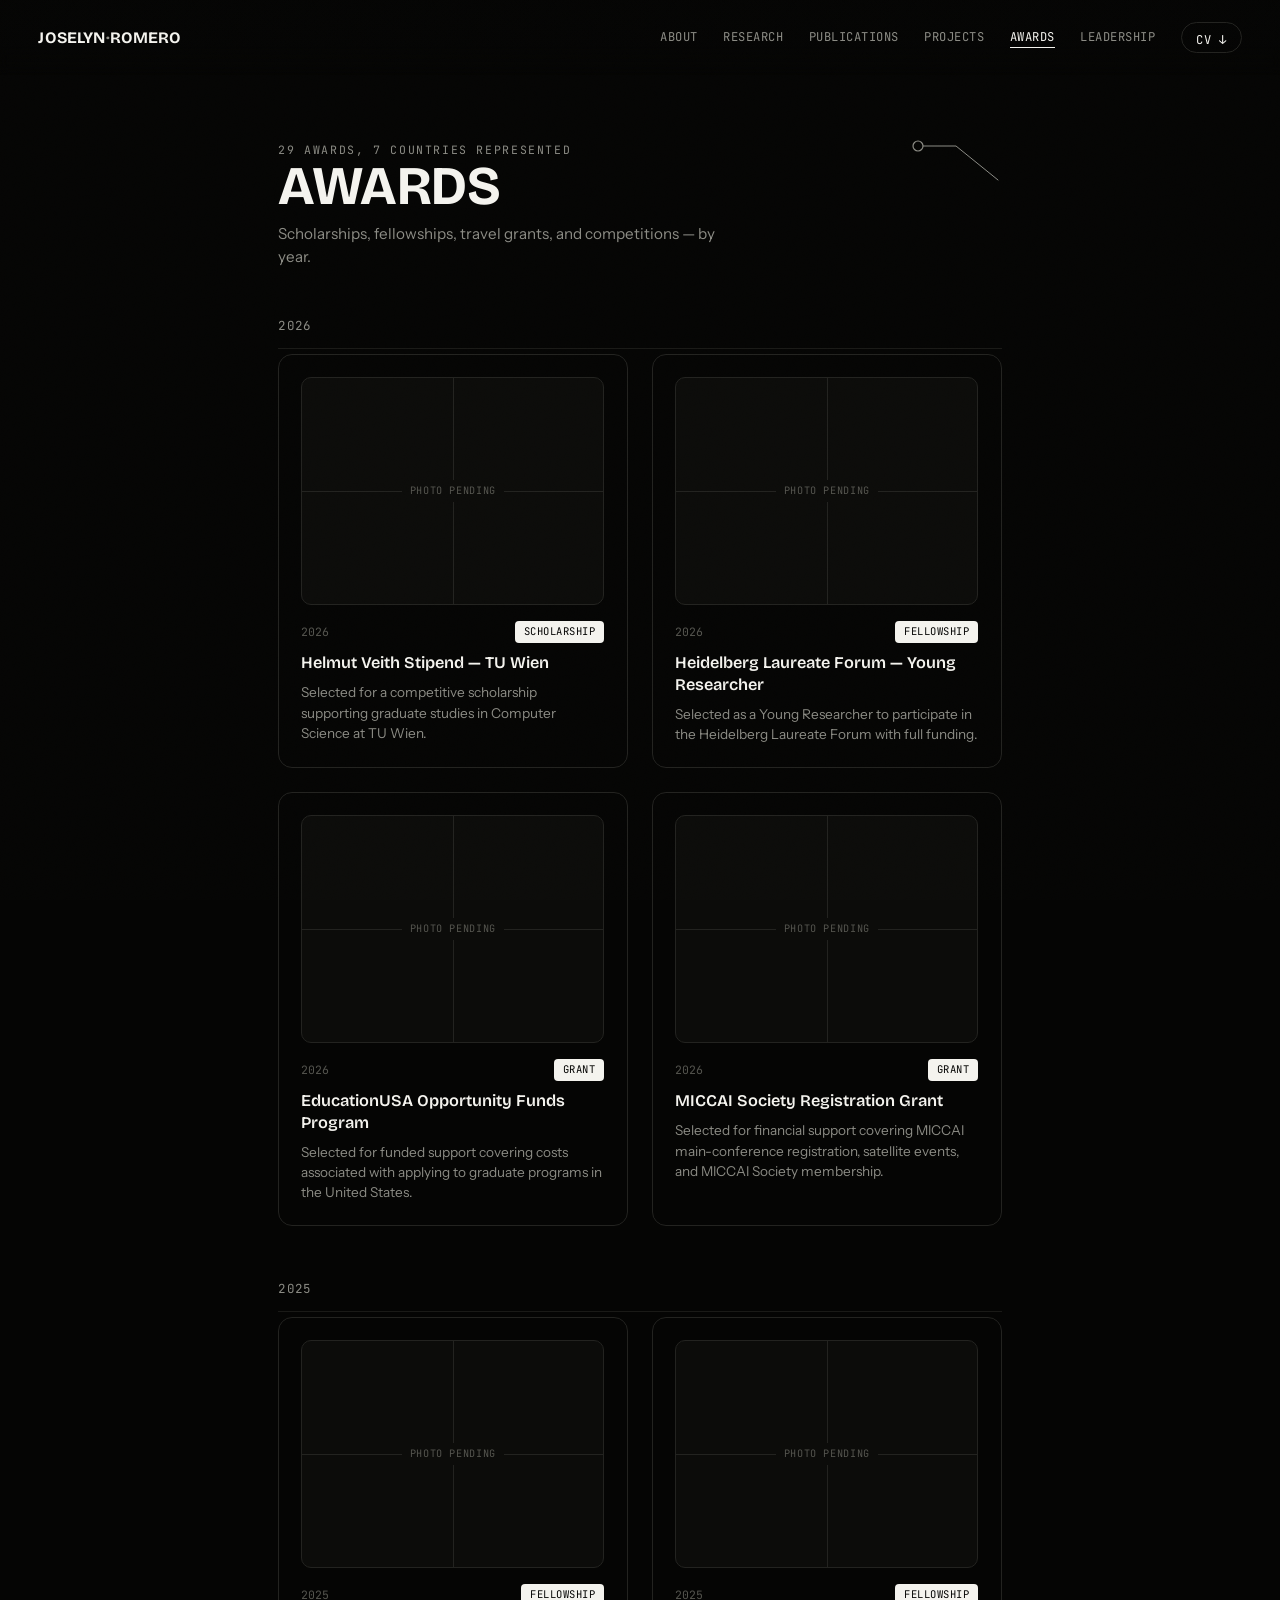
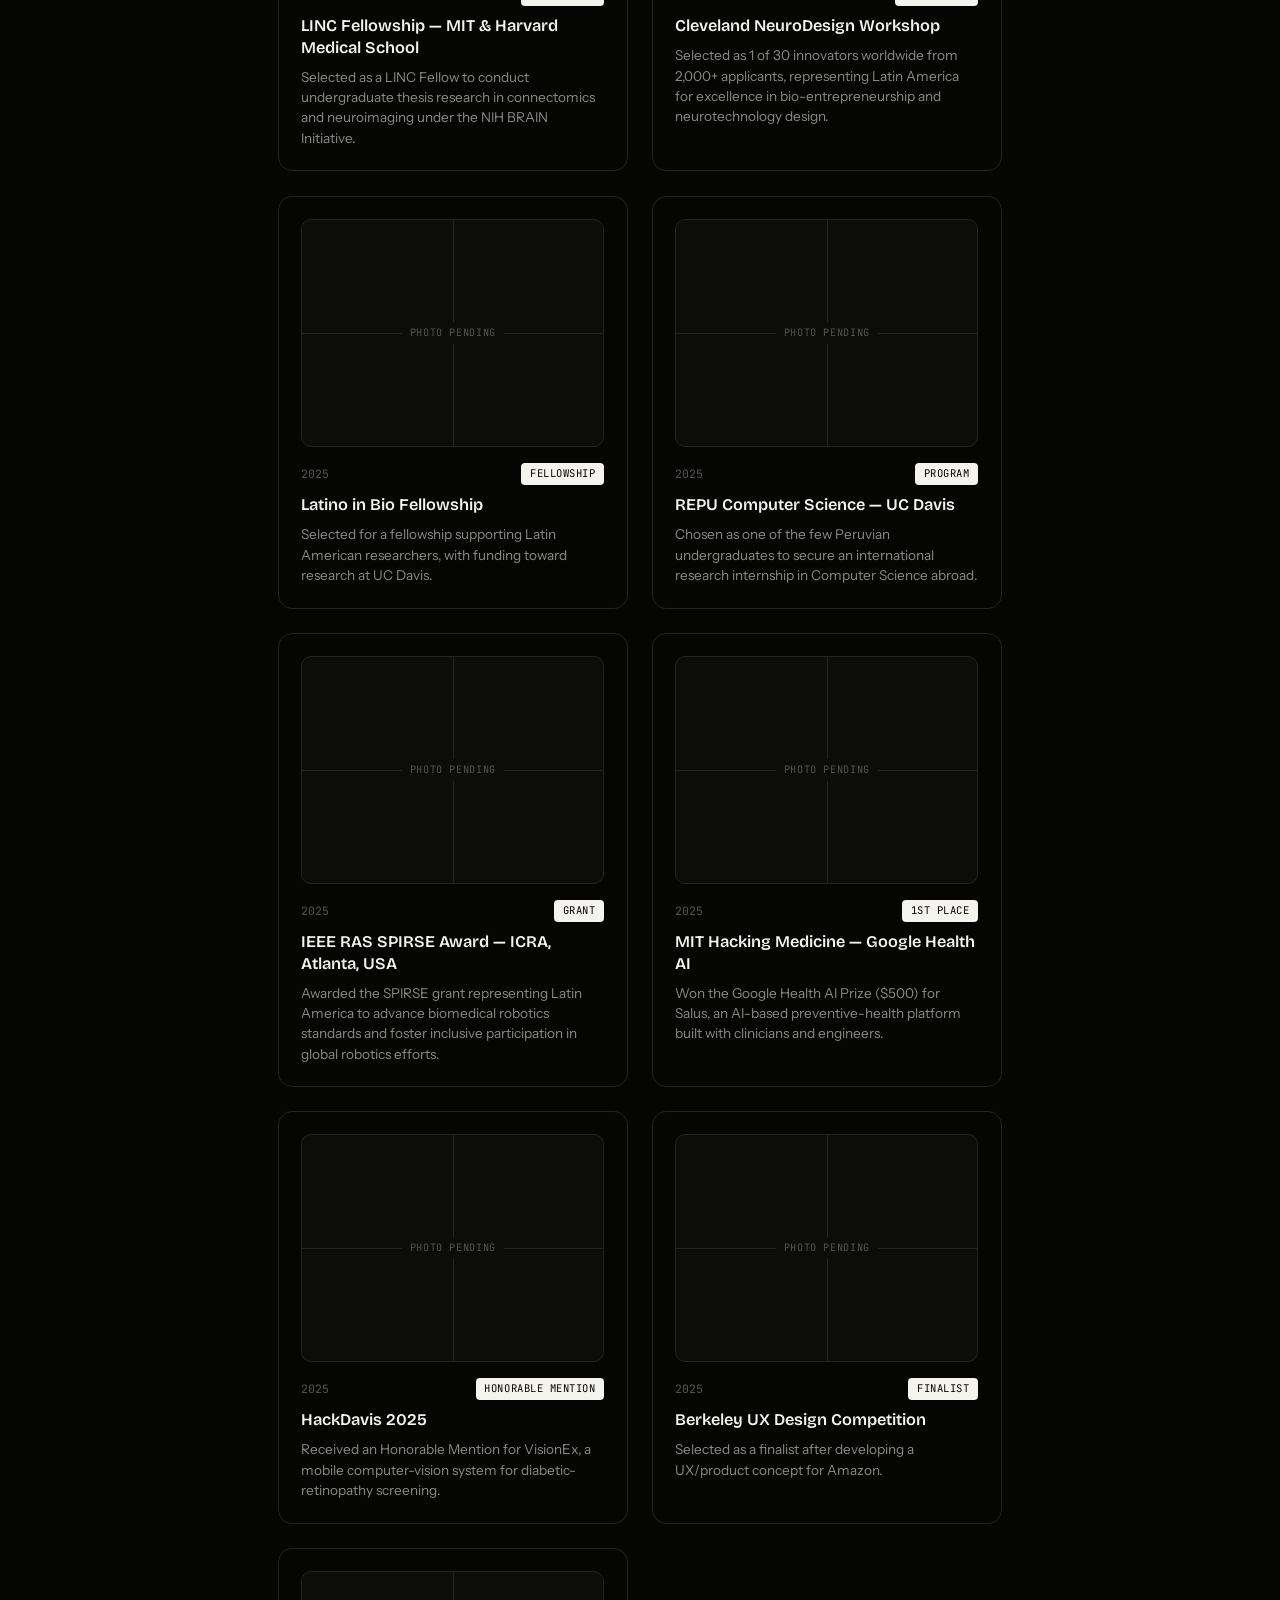
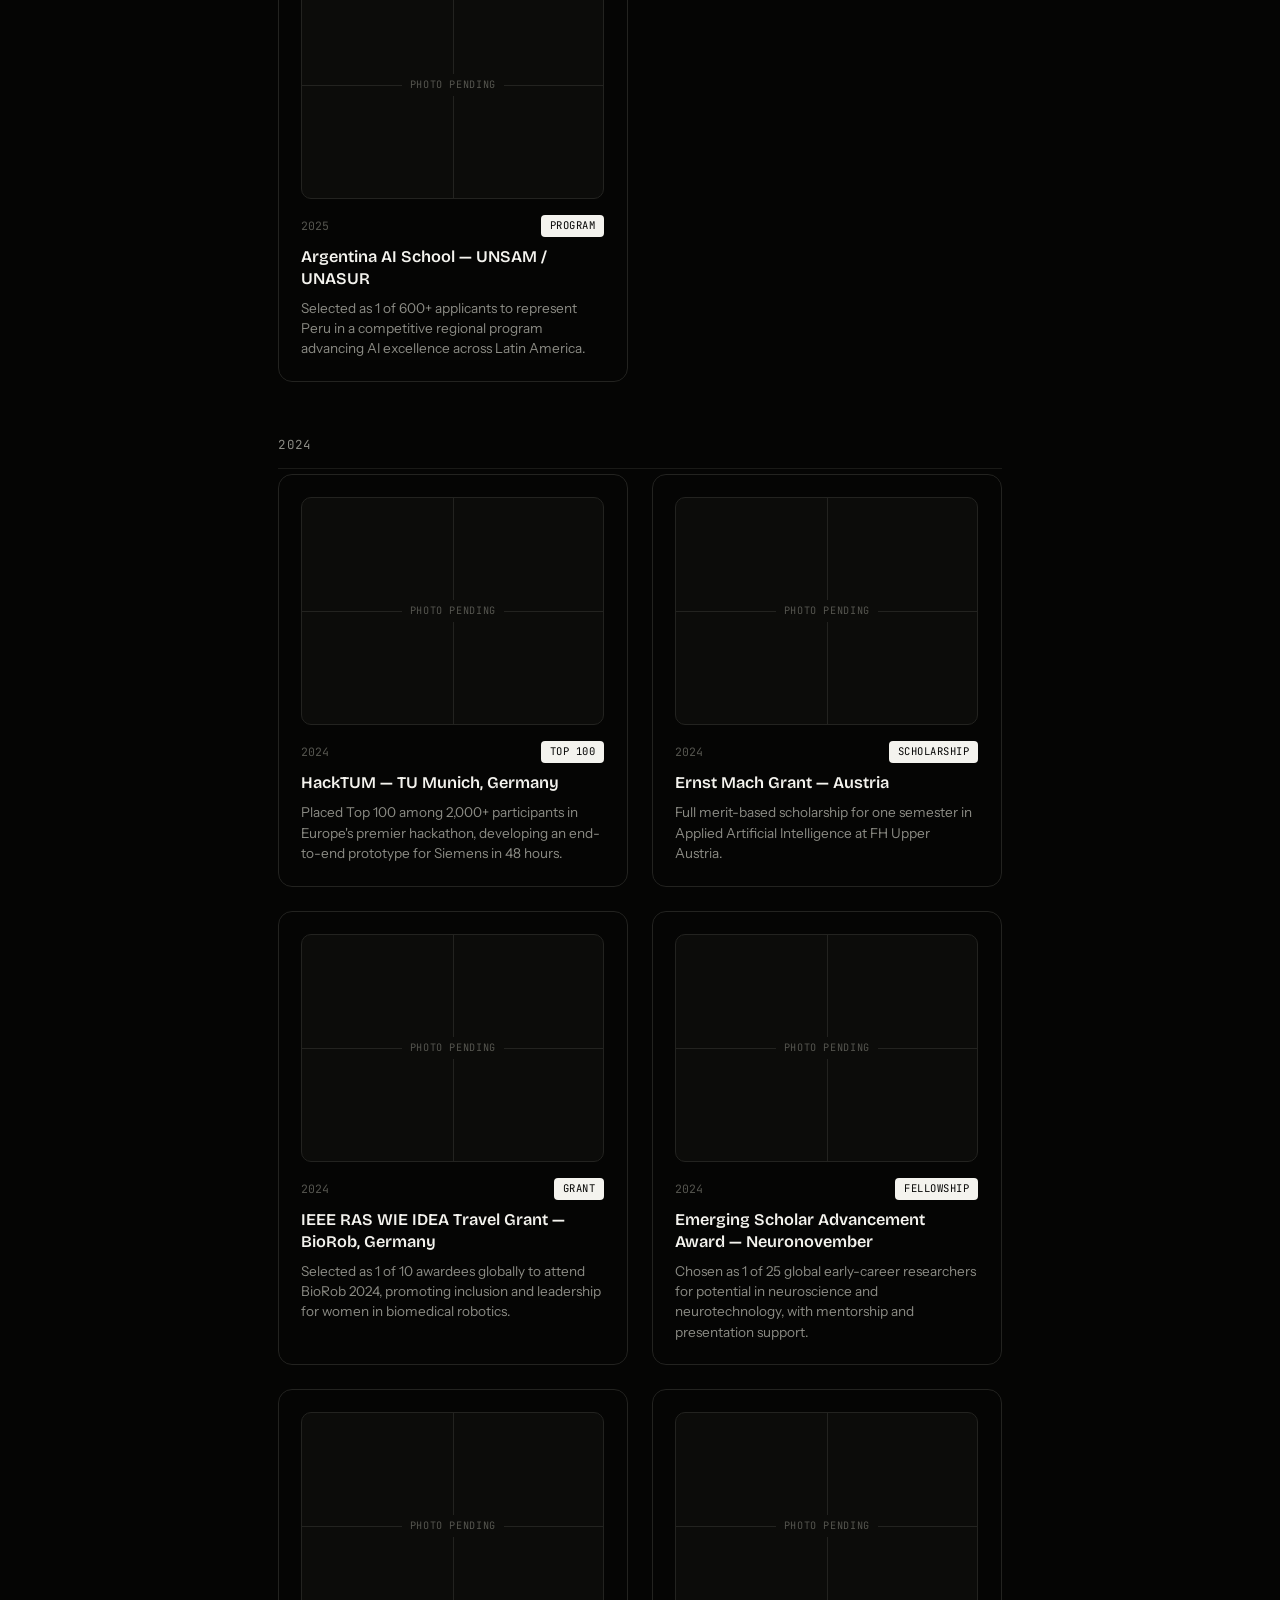
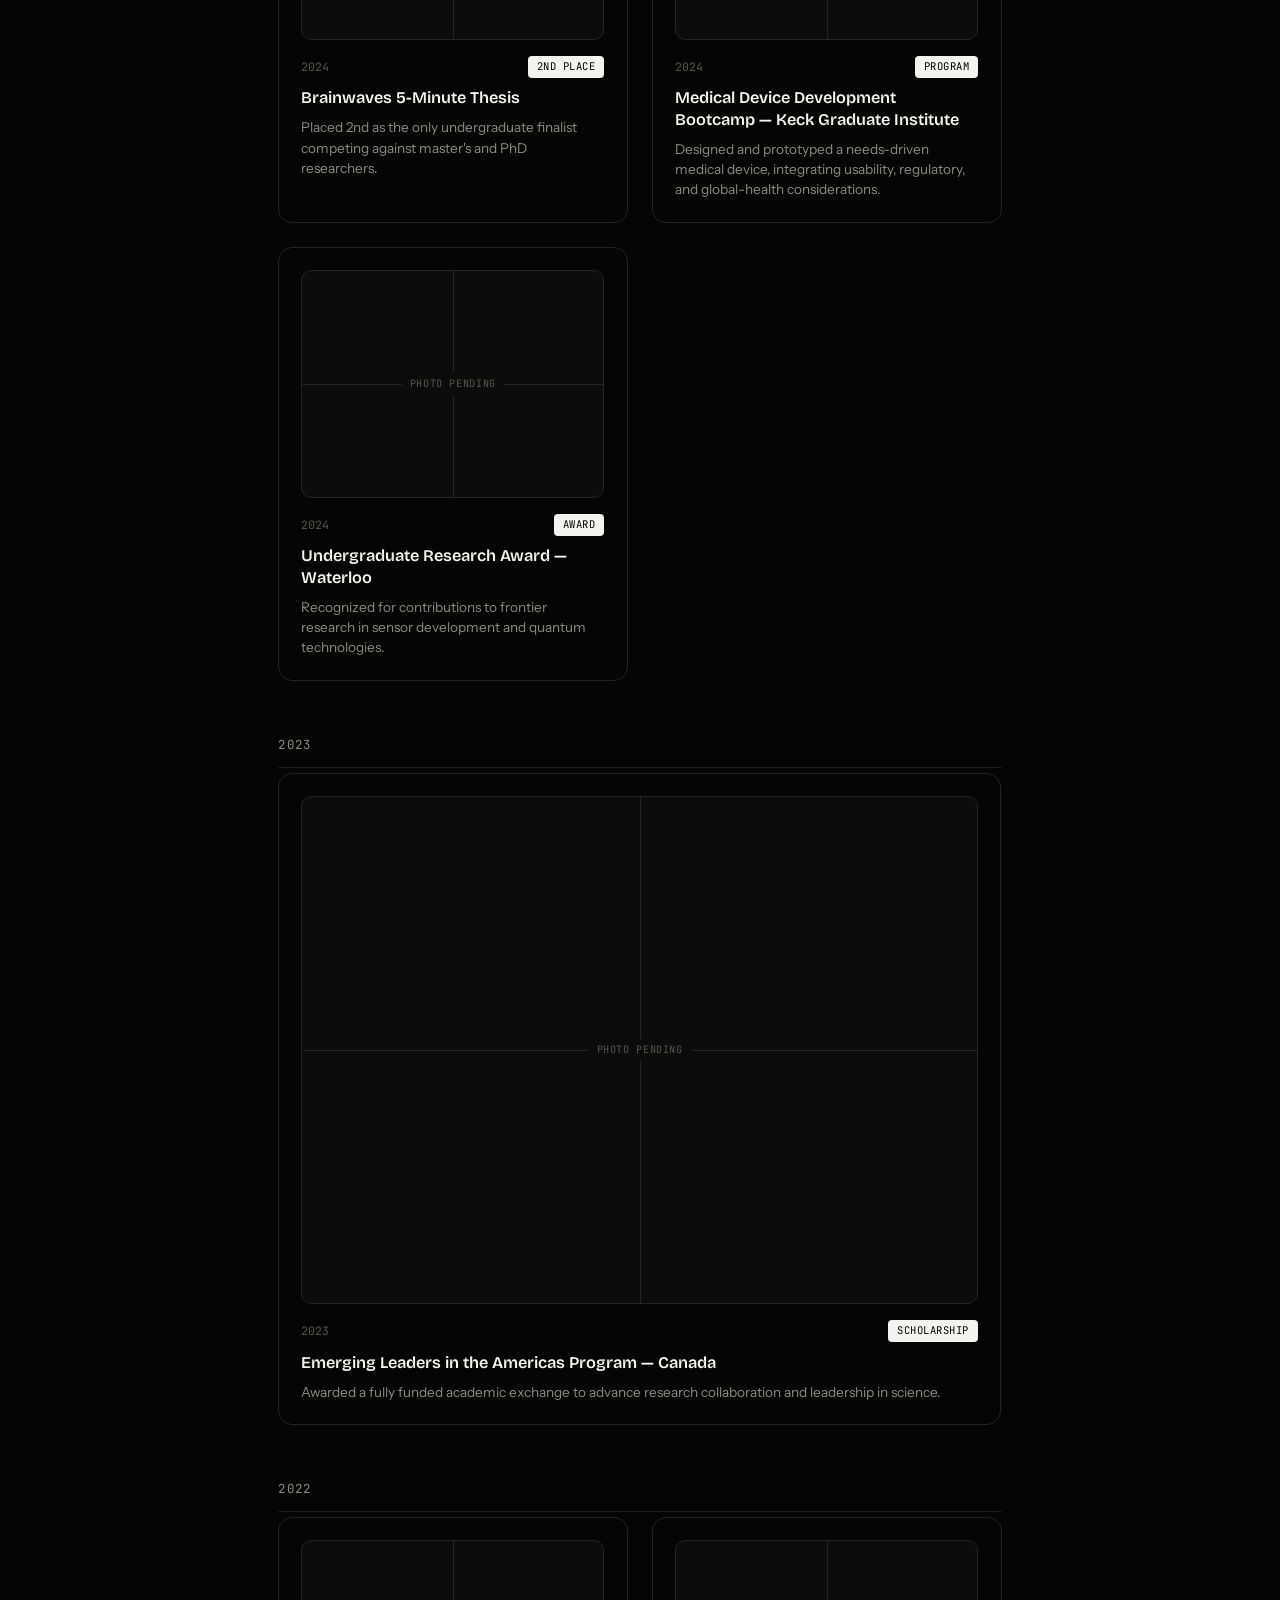
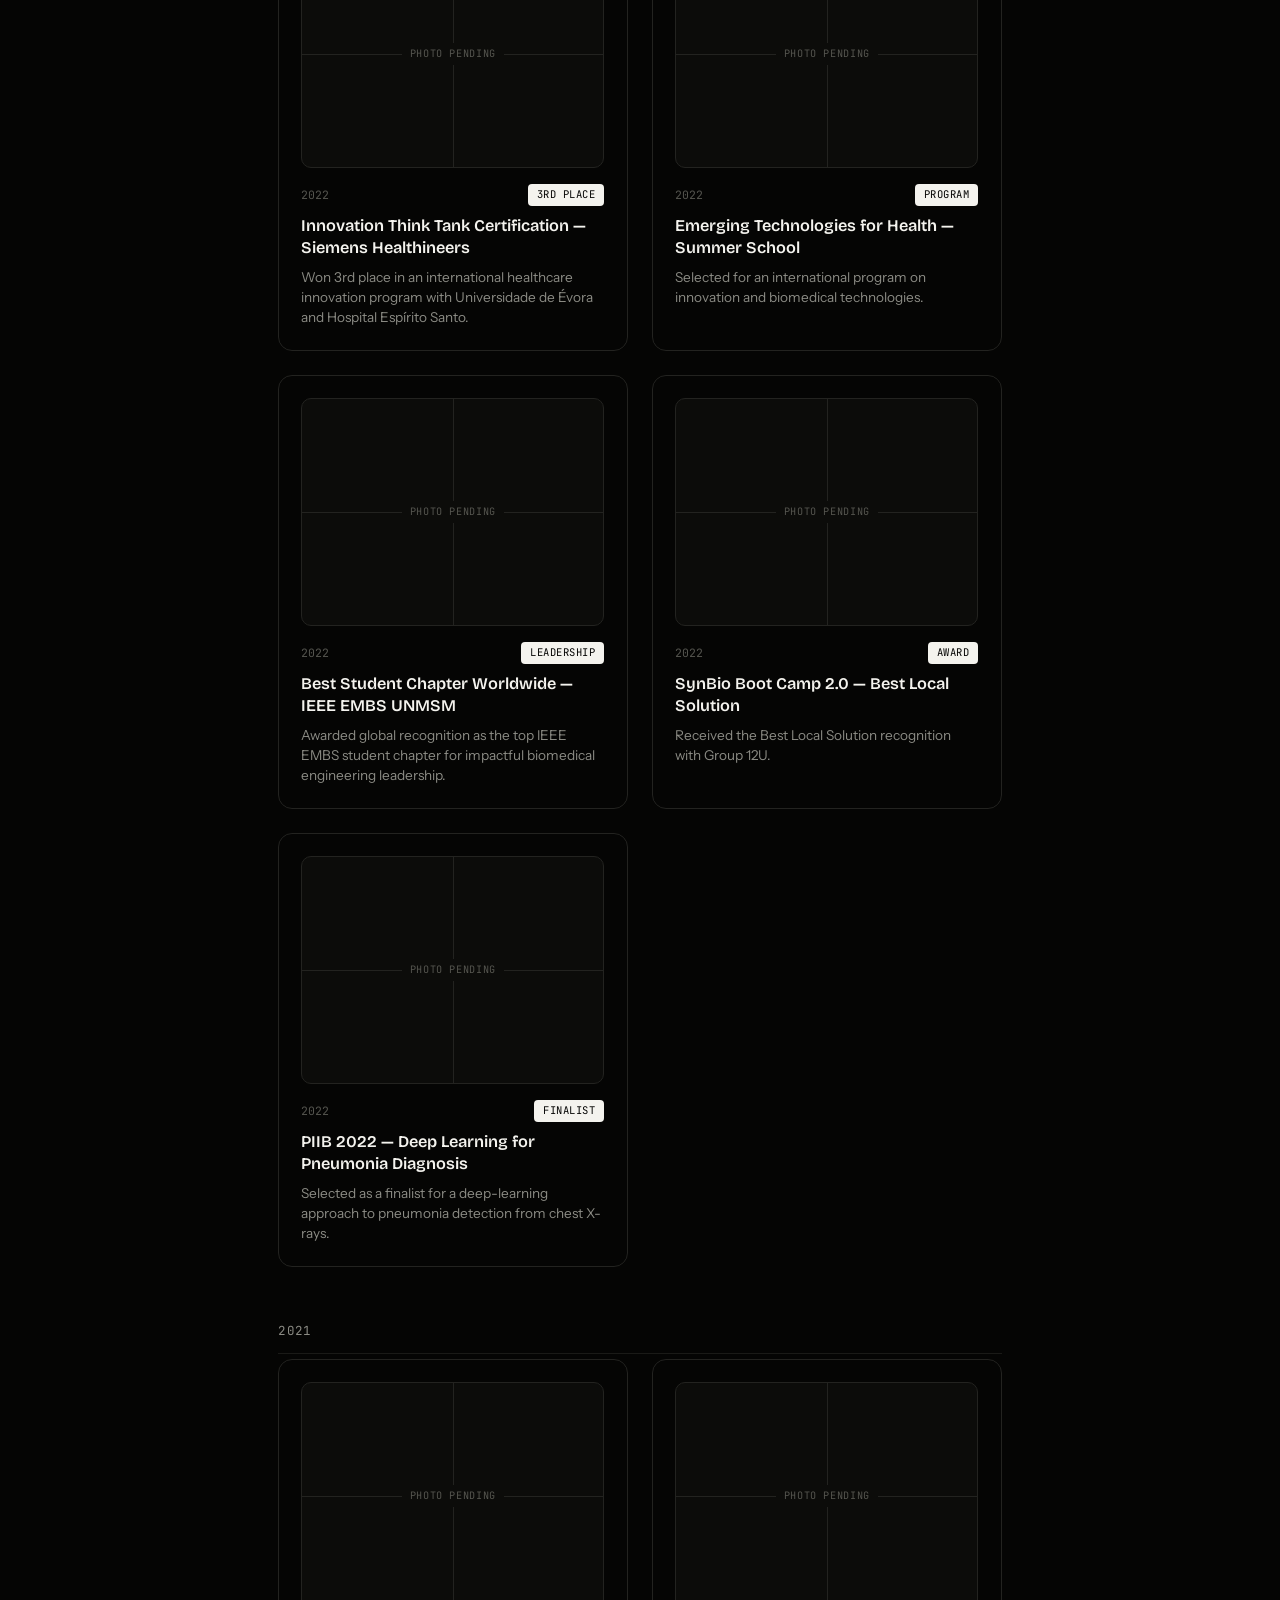
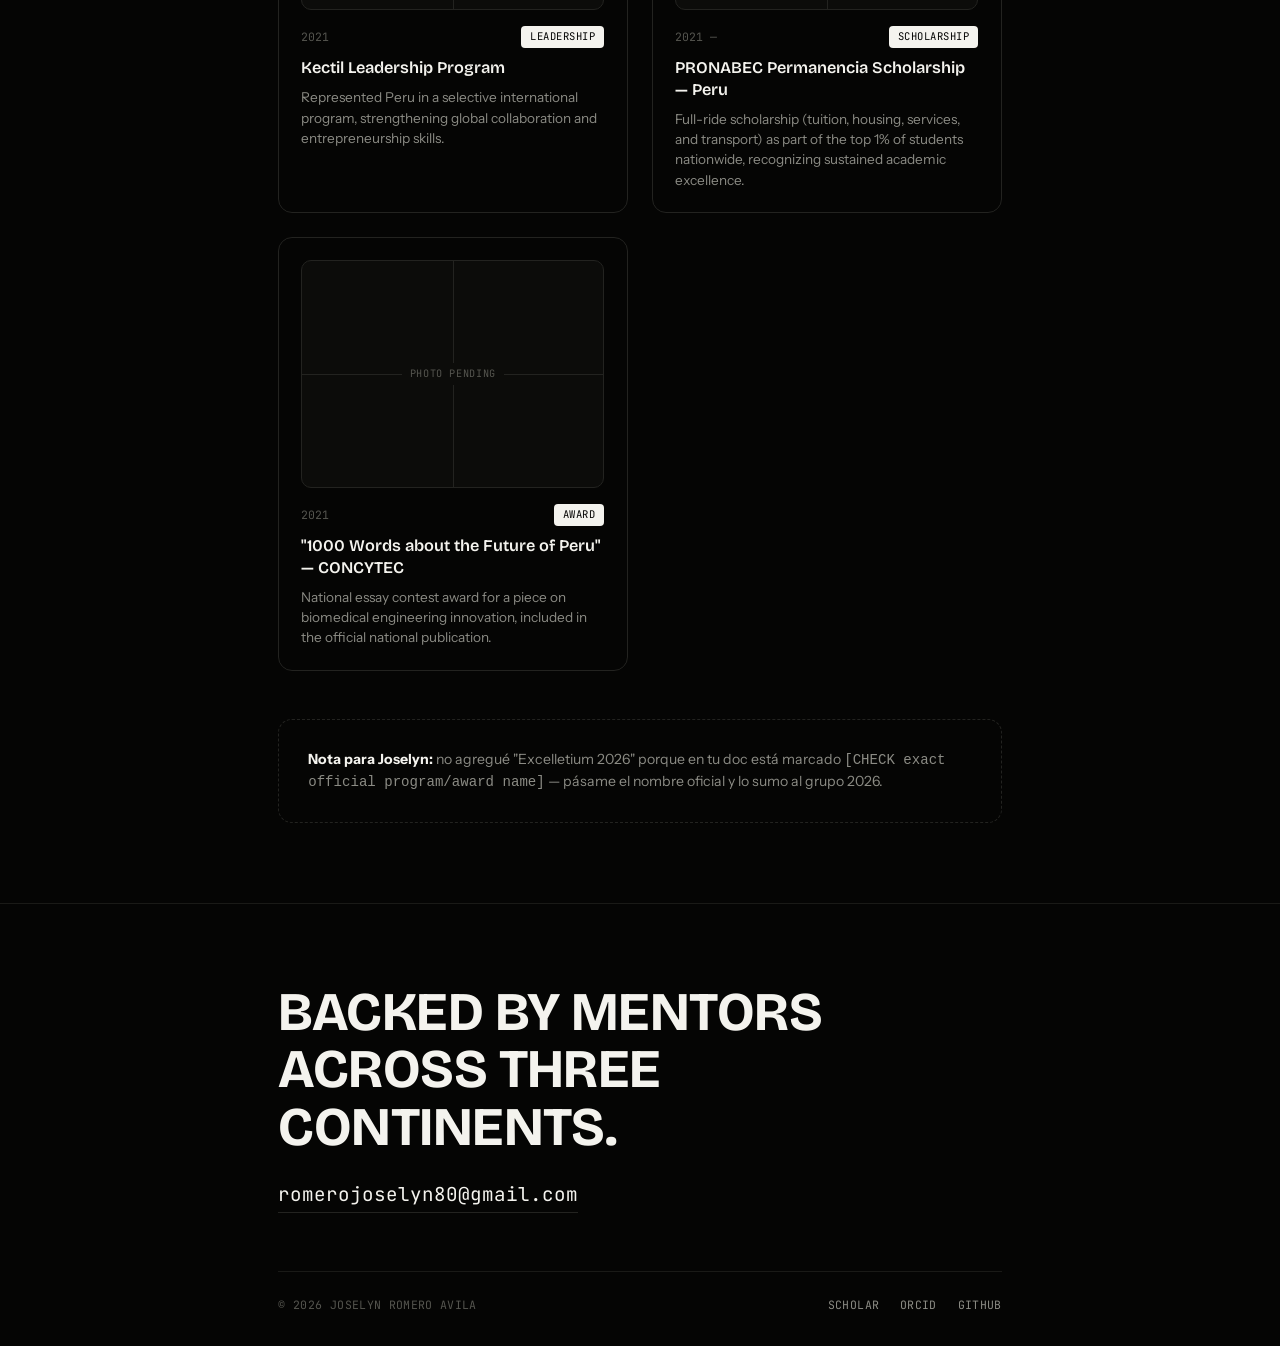
==== commit 7d09c09a: "Add files via upload" ====
--- a/awards.html
+++ b/awards.html
@@ -22,6 +22,7 @@
     <li><a href="index.html">About</a></li>
     <li><a href="research.html">Research</a></li>
     <li><a href="publications.html">Publications</a></li>
+    <li><a href="projects.html">Projects</a></li>
     <li><a href="awards.html">Awards</a></li>
     <li><a href="leadership.html">Leadership</a></li>
     <li><a href="files/Joselyn_Romero_Resume_.pdf" target="_blank" rel="noopener" class="nav-cv magnetic">CV ↓</a></li>
@@ -32,7 +33,7 @@
   <div class="wrap">
     <div class="section-head reveal">
       <div class="section-head-text">
-        <span class="eyebrow">17 awards, 6 countries represented</span>
+        <span class="eyebrow">29 awards, 7 countries represented</span>
         <h1 class="section-title">Awards</h1>
         <p class="section-note">Scholarships, fellowships, travel grants, and competitions — by year.</p>
       </div>
@@ -42,10 +43,53 @@
       </svg>
     </div>
 
+    <!-- 2026 -->
+    <div class="group reveal">
+      <div class="group-title">2026</div>
+      <div class="award-grid">
+
+        <div class="award">
+          <div class="card-media is-empty"><span class="media-hint">Photo pending</span></div>
+          <div class="award-top"><span class="award-year">2026</span><span class="award-tag">Scholarship</span></div>
+          <div class="award-title">Helmut Veith Stipend — TU Wien</div>
+          <p class="award-desc">Selected for a competitive scholarship supporting graduate studies in Computer Science at TU Wien.</p>
+        </div>
+
+        <div class="award">
+          <div class="card-media is-empty"><span class="media-hint">Photo pending</span></div>
+          <div class="award-top"><span class="award-year">2026</span><span class="award-tag">Fellowship</span></div>
+          <div class="award-title">Heidelberg Laureate Forum — Young Researcher</div>
+          <p class="award-desc">Selected as a Young Researcher to participate in the Heidelberg Laureate Forum with full funding.</p>
+        </div>
+
+        <div class="award">
+          <div class="card-media is-empty"><span class="media-hint">Photo pending</span></div>
+          <div class="award-top"><span class="award-year">2026</span><span class="award-tag">Grant</span></div>
+          <div class="award-title">EducationUSA Opportunity Funds Program</div>
+          <p class="award-desc">Selected for funded support covering costs associated with applying to graduate programs in the United States.</p>
+        </div>
+
+        <div class="award">
+          <div class="card-media is-empty"><span class="media-hint">Photo pending</span></div>
+          <div class="award-top"><span class="award-year">2026</span><span class="award-tag">Grant</span></div>
+          <div class="award-title">MICCAI Society Registration Grant</div>
+          <p class="award-desc">Selected for financial support covering MICCAI main-conference registration, satellite events, and MICCAI Society membership.</p>
+        </div>
+
+      </div>
+    </div>
+
     <!-- 2025 -->
     <div class="group reveal">
       <div class="group-title">2025</div>
       <div class="award-grid">
+
+        <div class="award">
+          <div class="card-media is-empty"><span class="media-hint">Photo pending</span></div>
+          <div class="award-top"><span class="award-year">2025</span><span class="award-tag">Fellowship</span></div>
+          <div class="award-title">LINC Fellowship — MIT &amp; Harvard Medical School</div>
+          <p class="award-desc">Selected as a LINC Fellow to conduct undergraduate thesis research in connectomics and neuroimaging under the NIH BRAIN Initiative.</p>
+        </div>
 
         <div class="award">
           <div class="card-media"><img src="images/neuro.jpg" alt=""><span class="media-hint">Photo pending</span></div>
@@ -55,6 +99,13 @@
         </div>
 
         <div class="award">
+          <div class="card-media is-empty"><span class="media-hint">Photo pending</span></div>
+          <div class="award-top"><span class="award-year">2025</span><span class="award-tag">Fellowship</span></div>
+          <div class="award-title">Latino in Bio Fellowship</div>
+          <p class="award-desc">Selected for a fellowship supporting Latin American researchers, with funding toward research at UC Davis.</p>
+        </div>
+
+        <div class="award">
           <div class="card-media"><img src="images/repu.jpg" alt=""><span class="media-hint">Photo pending</span></div>
           <div class="award-top"><span class="award-year">2025</span><span class="award-tag">Program</span></div>
           <div class="award-title"><a href="https://www.repuprogram.org/repu-cs" target="_blank" rel="noopener">REPU Computer Science — UC Davis</a></div>
@@ -72,7 +123,21 @@
           <div class="card-media"><img src="images/mit.png" alt=""><span class="media-hint">Photo pending</span></div>
           <div class="award-top"><span class="award-year">2025</span><span class="award-tag">1st Place</span></div>
           <div class="award-title"><a href="https://hackingmedicine.mit.edu/" target="_blank" rel="noopener">MIT Hacking Medicine — Google Health AI</a></div>
-          <p class="award-desc">Collaborated with clinicians and engineers to develop a system for early heart-disease detection, winning the Google Health AI Prize ($500).</p>
+          <p class="award-desc">Won the Google Health AI Prize ($500) for Salus, an AI-based preventive-health platform built with clinicians and engineers.</p>
+        </div>
+
+        <div class="award">
+          <div class="card-media is-empty"><span class="media-hint">Photo pending</span></div>
+          <div class="award-top"><span class="award-year">2025</span><span class="award-tag">Honorable Mention</span></div>
+          <div class="award-title">HackDavis 2025</div>
+          <p class="award-desc">Received an Honorable Mention for VisionEx, a mobile computer-vision system for diabetic-retinopathy screening.</p>
+        </div>
+
+        <div class="award">
+          <div class="card-media is-empty"><span class="media-hint">Photo pending</span></div>
+          <div class="award-top"><span class="award-year">2025</span><span class="award-tag">Finalist</span></div>
+          <div class="award-title">Berkeley UX Design Competition</div>
+          <p class="award-desc">Selected as a finalist after developing a UX/product concept for Amazon.</p>
         </div>
 
         <div class="award">
@@ -119,6 +184,13 @@
         </div>
 
         <div class="award">
+          <div class="card-media is-empty"><span class="media-hint">Photo pending</span></div>
+          <div class="award-top"><span class="award-year">2024</span><span class="award-tag">2nd Place</span></div>
+          <div class="award-title">Brainwaves 5-Minute Thesis</div>
+          <p class="award-desc">Placed 2nd as the only undergraduate finalist competing against master's and PhD researchers.</p>
+        </div>
+
+        <div class="award">
           <div class="card-media"><img src="images/kgi.jpg" alt=""><span class="media-hint">Photo pending</span></div>
           <div class="award-top"><span class="award-year">2024</span><span class="award-tag">Program</span></div>
           <div class="award-title">Medical Device Development Bootcamp — Keck Graduate Institute</div>
@@ -156,6 +228,13 @@
       <div class="award-grid">
 
         <div class="award">
+          <div class="card-media is-empty"><span class="media-hint">Photo pending</span></div>
+          <div class="award-top"><span class="award-year">2022</span><span class="award-tag">3rd Place</span></div>
+          <div class="award-title">Innovation Think Tank Certification — Siemens Healthineers</div>
+          <p class="award-desc">Won 3rd place in an international healthcare innovation program with Universidade de Évora and Hospital Espírito Santo.</p>
+        </div>
+
+        <div class="award">
           <div class="card-media"><img src="images/colombia.jpg" alt=""><span class="media-hint">Photo pending</span></div>
           <div class="award-top"><span class="award-year">2022</span><span class="award-tag">Program</span></div>
           <div class="award-title"><a href="https://ifmbe.org/ifmbe-latin-america-summer-school-2024-emerging-technologies-to-support-health-care-and-independent-living-9th-edition/" target="_blank" rel="noopener">Emerging Technologies for Health — Summer School</a></div>
@@ -169,6 +248,20 @@
           <p class="award-desc">Awarded global recognition as the top IEEE EMBS student chapter for impactful biomedical engineering leadership.</p>
         </div>
 
+        <div class="award">
+          <div class="card-media is-empty"><span class="media-hint">Photo pending</span></div>
+          <div class="award-top"><span class="award-year">2022</span><span class="award-tag">Award</span></div>
+          <div class="award-title">SynBio Boot Camp 2.0 — Best Local Solution</div>
+          <p class="award-desc">Received the Best Local Solution recognition with Group 12U.</p>
+        </div>
+
+        <div class="award">
+          <div class="card-media is-empty"><span class="media-hint">Photo pending</span></div>
+          <div class="award-top"><span class="award-year">2022</span><span class="award-tag">Finalist</span></div>
+          <div class="award-title">PIIB 2022 — Deep Learning for Pneumonia Diagnosis</div>
+          <p class="award-desc">Selected as a finalist for a deep-learning approach to pneumonia detection from chest X-rays.</p>
+        </div>
+
       </div>
     </div>
 
@@ -199,6 +292,12 @@
         </div>
 
       </div>
+    </div>
+
+    <div class="callout reveal">
+      <strong>Nota para Joselyn:</strong> no agregué "Excelletium 2026" porque en tu doc está
+      marcado <code>[CHECK exact official program/award name]</code> — pásame el nombre oficial
+      y lo sumo al grupo 2026.
     </div>
 
   </div>
--- a/styles.css
+++ b/styles.css
@@ -349,7 +349,7 @@
   transform: translateY(24px);
   transition: opacity .7s var(--ease), transform .7s var(--ease);
 }
-.reveal.is-visible{ opacity: 1; transform: translateY(0); }
+html.js .reveal.is-visible{ opacity: 1; transform: translateY(0); }
 @media (prefers-reduced-motion: reduce){
   html.js .reveal{ opacity: 1; transform: none; transition: none; }
 }
@@ -645,6 +645,18 @@
   transition: filter .3s var(--ease);
 }
 .pub:hover .pub-thumb{ filter: grayscale(0) contrast(1.05); }
+.pub-thumb-fallback{
+  width: 72px; height: 56px;
+  border-radius: 8px;
+  border: 1px solid var(--line);
+  background: var(--bg-panel);
+  display: flex;
+  align-items: center;
+  justify-content: center;
+  color: var(--fg-faint);
+}
+.pub-thumb-fallback svg{ width: 22px; height: 22px; }
+@media (max-width: 560px){ .pub-thumb-fallback{ display: none; } }
 .pub-title{
   font-family: var(--font-display);
   font-weight: 600;
@@ -795,6 +807,113 @@
   color: var(--fg-dim);
 }
 .callout strong{ color: var(--fg); }
+
+/* ============================================================
+   Projects
+   ============================================================ */
+.project-grid{
+  display: grid;
+  grid-template-columns: repeat(auto-fit, minmax(280px,1fr));
+  gap: clamp(1.2rem,3vw,1.8rem);
+}
+.project-grid.is-compact{ grid-template-columns: repeat(auto-fit, minmax(240px,1fr)); }
+.project{
+  border: 1px solid var(--line);
+  border-radius: 14px;
+  padding: clamp(1.1rem,2.4vw,1.4rem);
+  display: flex;
+  flex-direction: column;
+  transition: border-color .3s var(--ease), transform .12s linear;
+  transform-style: preserve-3d;
+  will-change: transform;
+}
+.project:hover{ border-color: var(--fg-dim); }
+.project-top{ display: flex; align-items: flex-start; justify-content: space-between; gap: .8rem; margin-bottom: .5rem; }
+.project-title{
+  font-family: var(--font-display);
+  font-weight: 600;
+  font-size: 1.06rem;
+  line-height: 1.3;
+}
+.project-status{
+  align-self: flex-start;
+  font-family: var(--font-mono);
+  font-size: .64rem;
+  text-transform: uppercase;
+  letter-spacing: .05em;
+  color: var(--fg-faint);
+  border: 1px solid var(--line);
+  padding: .2rem .5rem;
+  border-radius: 4px;
+  white-space: nowrap;
+}
+.project-desc{ font-size: .85rem; color: var(--fg-dim); line-height: 1.55; margin-bottom: .9rem; }
+.project-recognition{
+  font-size: .78rem;
+  color: var(--fg-dim);
+  margin-bottom: .9rem;
+  padding-bottom: .9rem;
+  border-bottom: 1px solid var(--line-soft);
+}
+.project-recognition strong{ color: var(--fg); font-weight: 500; }
+.project-tags{ display: flex; flex-wrap: wrap; gap: .4rem; margin-top: auto; margin-bottom: 1rem; }
+.project-tag{
+  font-family: var(--font-mono);
+  font-size: .64rem;
+  text-transform: uppercase;
+  letter-spacing: .04em;
+  color: var(--fg-dim);
+  border: 1px solid var(--line-soft);
+  padding: .2rem .5rem;
+  border-radius: 4px;
+}
+.project-links{ display: flex; gap: .7rem; }
+.project-link{
+  display: inline-flex;
+  align-items: center;
+  gap: .4rem;
+  font-family: var(--font-mono);
+  font-size: .72rem;
+  text-transform: uppercase;
+  letter-spacing: .04em;
+  color: var(--fg);
+  border: 1px solid var(--line);
+  border-radius: 6px;
+  padding: .4rem .65rem;
+  transition: border-color .25s, background .25s, color .25s;
+}
+.project-link svg{ width: 14px; height: 14px; flex-shrink: 0; }
+.project-link:hover{ background: var(--fg); color: var(--invert-fg); border-color: var(--fg); }
+.project-link.is-disabled{
+  color: var(--fg-faint);
+  pointer-events: none;
+  opacity: .55;
+}
+.project-link.is-disabled:hover{ background: none; }
+
+/* Featured strip on the home page */
+.featured-projects .section-note a{ color: var(--fg); border-bottom: 1px solid var(--line); }
+.featured-projects .section-note a:hover{ border-color: var(--fg); }
+
+/* Category grouping on the full projects page, reuses .group/.group-title */
+.project-jump{
+  display: flex;
+  flex-wrap: wrap;
+  gap: .6rem;
+  margin: 1.6rem 0 clamp(2.2rem,5vw,3.4rem);
+}
+.project-jump a{
+  font-family: var(--font-mono);
+  font-size: .72rem;
+  text-transform: uppercase;
+  letter-spacing: .04em;
+  color: var(--fg-dim);
+  border: 1px solid var(--line);
+  border-radius: 999px;
+  padding: .4rem .9rem;
+  transition: all .25s var(--ease);
+}
+.project-jump a:hover{ background: var(--invert-bg); color: var(--invert-fg); border-color: var(--invert-bg); }
 
 /* ============================================================
    Footer
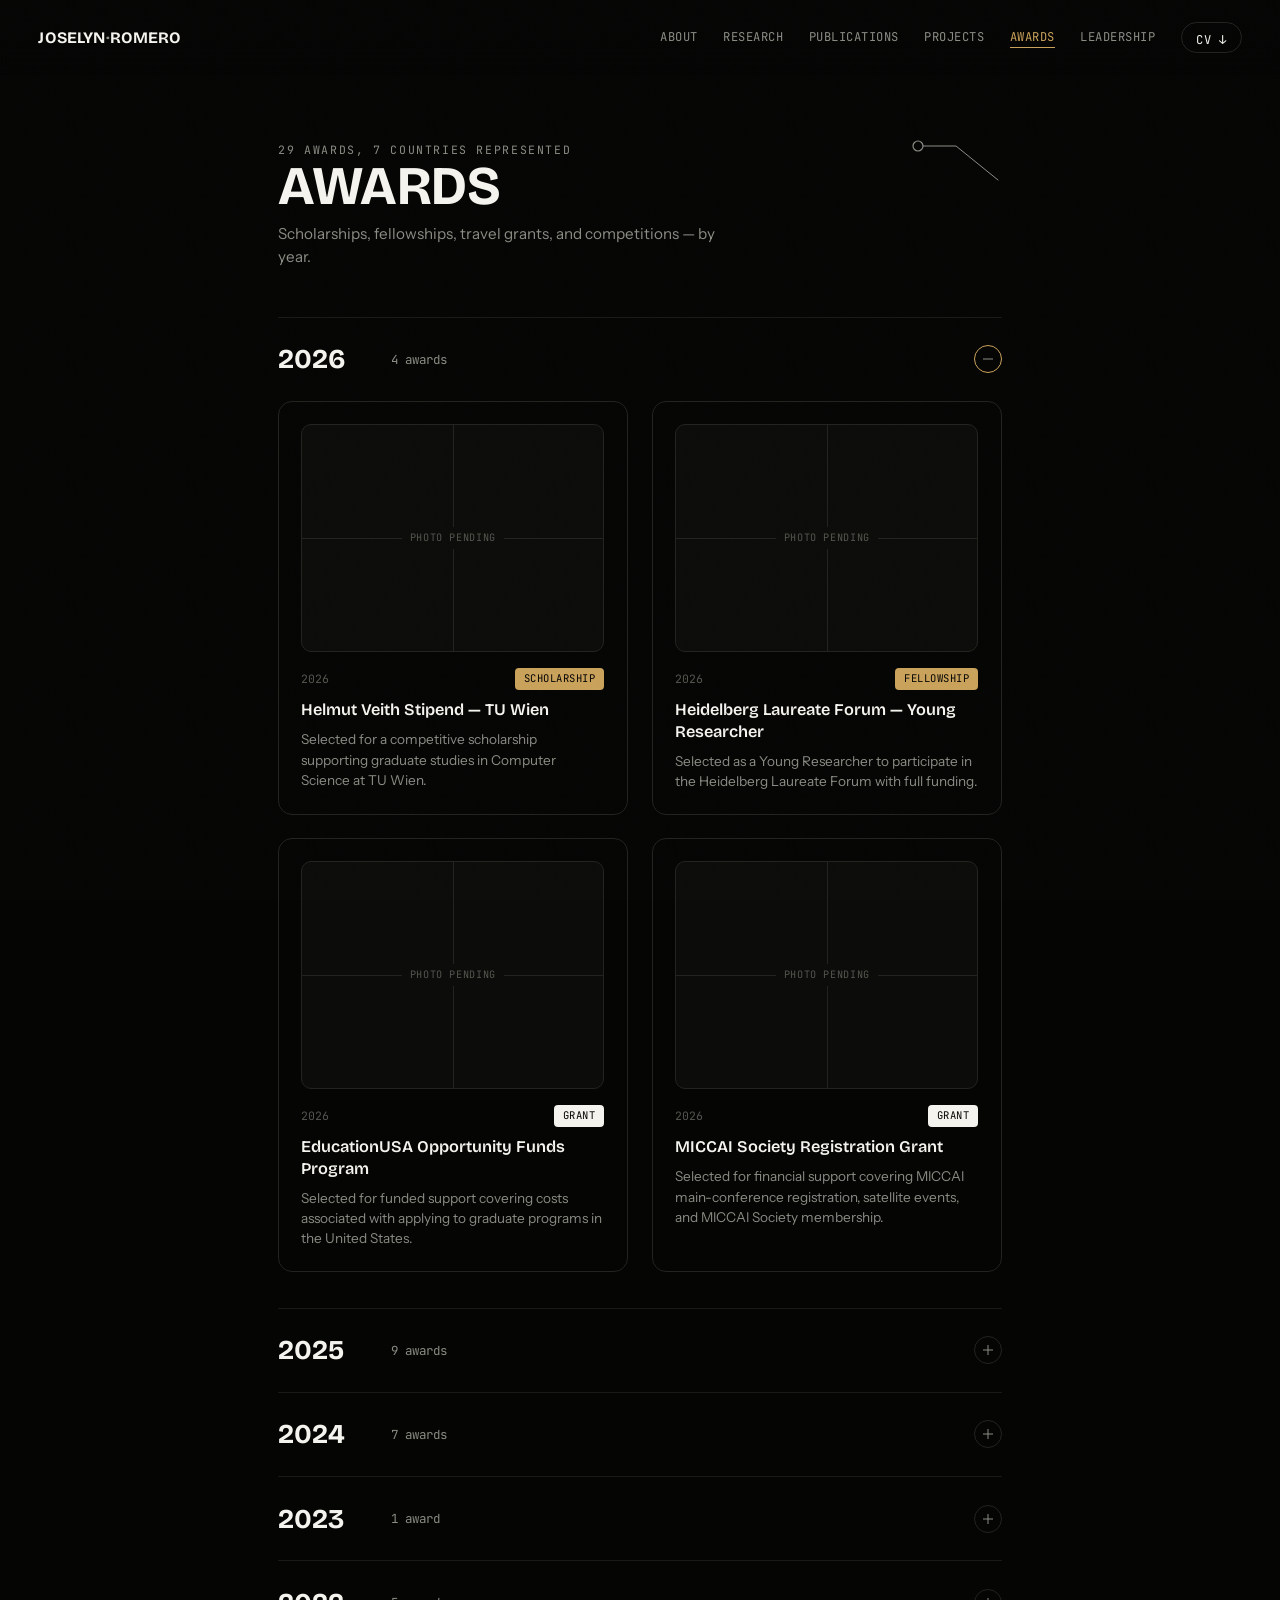
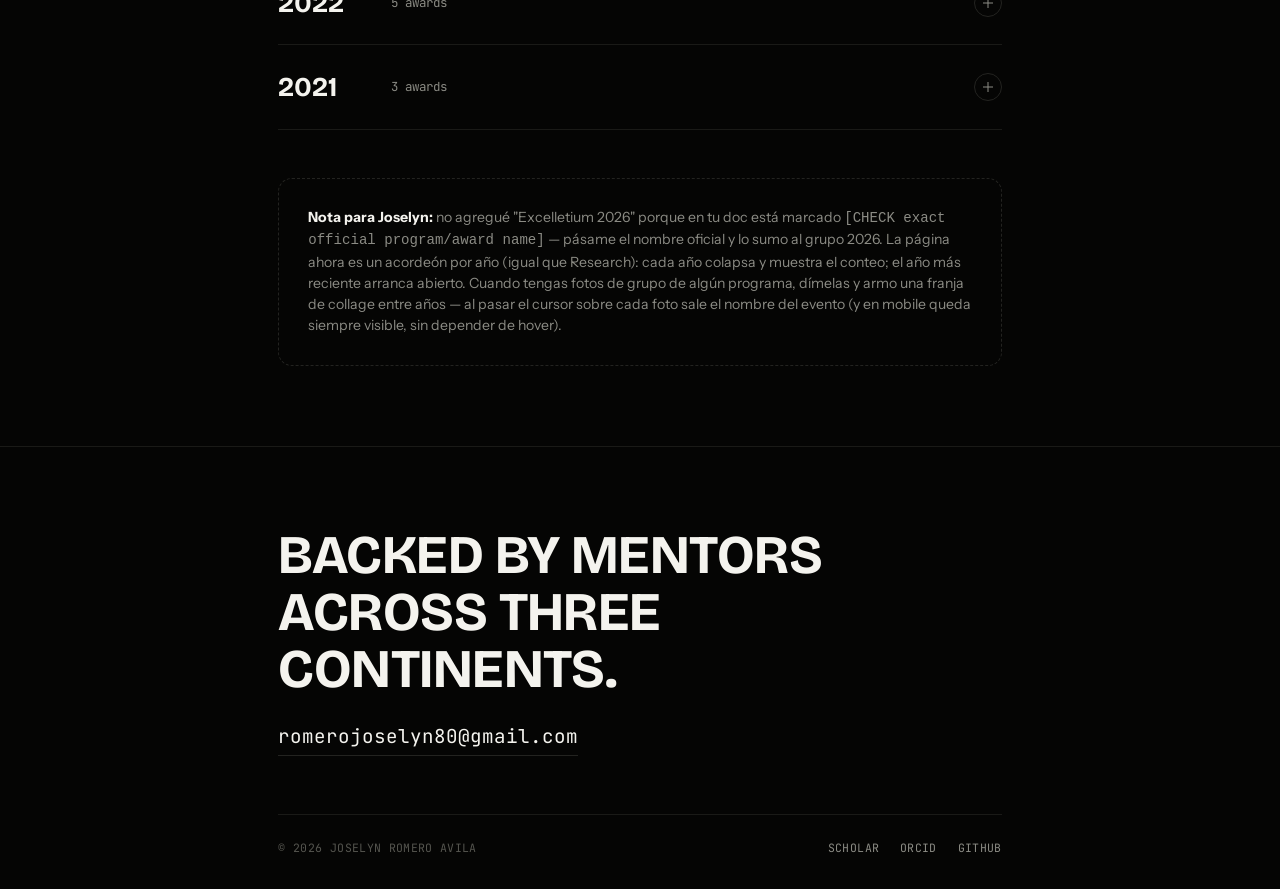
==== commit 4e939bbc: "Add files via upload" ====
--- a/awards.html
+++ b/awards.html
@@ -43,21 +43,29 @@
       </svg>
     </div>
 
-    <!-- 2026 -->
-    <div class="group reveal">
-      <div class="group-title">2026</div>
-      <div class="award-grid">
-
-        <div class="award">
-          <div class="card-media is-empty"><span class="media-hint">Photo pending</span></div>
-          <div class="award-top"><span class="award-year">2026</span><span class="award-tag">Scholarship</span></div>
+    <div class="year-list reveal">
+
+    <div class="year-block is-open" id="award-2026">
+      <button class="year-row" aria-expanded="true">
+        <span class="year-num">2026</span>
+        <span class="year-count">4 awards</span>
+        <span class="year-toggle" aria-hidden="true"></span>
+      </button>
+      <div class="year-panel">
+        <div class="year-panel-inner">
+          <div class="year-body">
+            <div class="award-grid">
+
+        <div class="award">
+          <div class="card-media is-empty"><span class="media-hint">Photo pending</span></div>
+          <div class="award-top"><span class="award-year">2026</span><span class="award-tag is-flagship">Scholarship</span></div>
           <div class="award-title">Helmut Veith Stipend — TU Wien</div>
           <p class="award-desc">Selected for a competitive scholarship supporting graduate studies in Computer Science at TU Wien.</p>
         </div>
 
         <div class="award">
           <div class="card-media is-empty"><span class="media-hint">Photo pending</span></div>
-          <div class="award-top"><span class="award-year">2026</span><span class="award-tag">Fellowship</span></div>
+          <div class="award-top"><span class="award-year">2026</span><span class="award-tag is-flagship">Fellowship</span></div>
           <div class="award-title">Heidelberg Laureate Forum — Young Researcher</div>
           <p class="award-desc">Selected as a Young Researcher to participate in the Heidelberg Laureate Forum with full funding.</p>
         </div>
@@ -76,17 +84,26 @@
           <p class="award-desc">Selected for financial support covering MICCAI main-conference registration, satellite events, and MICCAI Society membership.</p>
         </div>
 
-      </div>
-    </div>
-
-    <!-- 2025 -->
-    <div class="group reveal">
-      <div class="group-title">2025</div>
-      <div class="award-grid">
-
-        <div class="award">
-          <div class="card-media is-empty"><span class="media-hint">Photo pending</span></div>
-          <div class="award-top"><span class="award-year">2025</span><span class="award-tag">Fellowship</span></div>
+            </div>
+          </div>
+        </div>
+      </div>
+    </div>
+
+<div class="year-block" id="award-2025">
+      <button class="year-row" aria-expanded="false">
+        <span class="year-num">2025</span>
+        <span class="year-count">9 awards</span>
+        <span class="year-toggle" aria-hidden="true"></span>
+      </button>
+      <div class="year-panel">
+        <div class="year-panel-inner">
+          <div class="year-body">
+            <div class="award-grid">
+
+        <div class="award">
+          <div class="card-media is-empty"><span class="media-hint">Photo pending</span></div>
+          <div class="award-top"><span class="award-year">2025</span><span class="award-tag is-flagship">Fellowship</span></div>
           <div class="award-title">LINC Fellowship — MIT &amp; Harvard Medical School</div>
           <p class="award-desc">Selected as a LINC Fellow to conduct undergraduate thesis research in connectomics and neuroimaging under the NIH BRAIN Initiative.</p>
         </div>
@@ -121,7 +138,7 @@
 
         <div class="award">
           <div class="card-media"><img src="images/mit.png" alt=""><span class="media-hint">Photo pending</span></div>
-          <div class="award-top"><span class="award-year">2025</span><span class="award-tag">1st Place</span></div>
+          <div class="award-top"><span class="award-year">2025</span><span class="award-tag is-flagship">1st Place</span></div>
           <div class="award-title"><a href="https://hackingmedicine.mit.edu/" target="_blank" rel="noopener">MIT Hacking Medicine — Google Health AI</a></div>
           <p class="award-desc">Won the Google Health AI Prize ($500) for Salus, an AI-based preventive-health platform built with clinicians and engineers.</p>
         </div>
@@ -147,13 +164,22 @@
           <p class="award-desc">Selected as 1 of 600+ applicants to represent Peru in a competitive regional program advancing AI excellence across Latin America.</p>
         </div>
 
-      </div>
-    </div>
-
-    <!-- 2024 -->
-    <div class="group reveal">
-      <div class="group-title">2024</div>
-      <div class="award-grid">
+            </div>
+          </div>
+        </div>
+      </div>
+    </div>
+
+<div class="year-block" id="award-2024">
+      <button class="year-row" aria-expanded="false">
+        <span class="year-num">2024</span>
+        <span class="year-count">7 awards</span>
+        <span class="year-toggle" aria-hidden="true"></span>
+      </button>
+      <div class="year-panel">
+        <div class="year-panel-inner">
+          <div class="year-body">
+            <div class="award-grid">
 
         <div class="award">
           <div class="card-media"><img src="images/tum.jpg" alt=""><span class="media-hint">Photo pending</span></div>
@@ -204,13 +230,22 @@
           <p class="award-desc">Recognized for contributions to frontier research in sensor development and quantum technologies.</p>
         </div>
 
-      </div>
-    </div>
-
-    <!-- 2023 -->
-    <div class="group reveal">
-      <div class="group-title">2023</div>
-      <div class="award-grid">
+            </div>
+          </div>
+        </div>
+      </div>
+    </div>
+
+<div class="year-block" id="award-2023">
+      <button class="year-row" aria-expanded="false">
+        <span class="year-num">2023</span>
+        <span class="year-count">1 award</span>
+        <span class="year-toggle" aria-hidden="true"></span>
+      </button>
+      <div class="year-panel">
+        <div class="year-panel-inner">
+          <div class="year-body">
+            <div class="award-grid">
 
         <div class="award">
           <div class="card-media"><img src="images/elap.png" alt=""><span class="media-hint">Photo pending</span></div>
@@ -219,13 +254,22 @@
           <p class="award-desc">Awarded a fully funded academic exchange to advance research collaboration and leadership in science.</p>
         </div>
 
-      </div>
-    </div>
-
-    <!-- 2022 -->
-    <div class="group reveal">
-      <div class="group-title">2022</div>
-      <div class="award-grid">
+            </div>
+          </div>
+        </div>
+      </div>
+    </div>
+
+<div class="year-block" id="award-2022">
+      <button class="year-row" aria-expanded="false">
+        <span class="year-num">2022</span>
+        <span class="year-count">5 awards</span>
+        <span class="year-toggle" aria-hidden="true"></span>
+      </button>
+      <div class="year-panel">
+        <div class="year-panel-inner">
+          <div class="year-body">
+            <div class="award-grid">
 
         <div class="award">
           <div class="card-media is-empty"><span class="media-hint">Photo pending</span></div>
@@ -262,13 +306,22 @@
           <p class="award-desc">Selected as a finalist for a deep-learning approach to pneumonia detection from chest X-rays.</p>
         </div>
 
-      </div>
-    </div>
-
-    <!-- 2021 -->
-    <div class="group reveal">
-      <div class="group-title">2021</div>
-      <div class="award-grid">
+            </div>
+          </div>
+        </div>
+      </div>
+    </div>
+
+<div class="year-block" id="award-2021">
+      <button class="year-row" aria-expanded="false">
+        <span class="year-num">2021</span>
+        <span class="year-count">3 awards</span>
+        <span class="year-toggle" aria-hidden="true"></span>
+      </button>
+      <div class="year-panel">
+        <div class="year-panel-inner">
+          <div class="year-body">
+            <div class="award-grid">
 
         <div class="award">
           <div class="card-media"><img src="images/kectil.png" alt=""><span class="media-hint">Photo pending</span></div>
@@ -291,13 +344,22 @@
           <p class="award-desc">National essay contest award for a piece on biomedical engineering innovation, included in the official national publication.</p>
         </div>
 
-      </div>
+            </div>
+          </div>
+        </div>
+      </div>
+    </div>
+
     </div>
 
     <div class="callout reveal">
       <strong>Nota para Joselyn:</strong> no agregué "Excelletium 2026" porque en tu doc está
       marcado <code>[CHECK exact official program/award name]</code> — pásame el nombre oficial
-      y lo sumo al grupo 2026.
+      y lo sumo al grupo 2026. La página ahora es un acordeón por año (igual que Research):
+      cada año colapsa y muestra el conteo; el año más reciente arranca abierto. Cuando tengas
+      fotos de grupo de algún programa, dímelas y armo una franja de collage entre años — al
+      pasar el cursor sobre cada foto sale el nombre del evento (y en mobile queda siempre
+      visible, sin depender de hover).
     </div>
 
   </div>
--- a/styles.css
+++ b/styles.css
@@ -15,6 +15,9 @@
   --line-soft: #1a1a17;
   --invert-bg: #f4f3ee;
   --invert-fg: #050504;
+  --accent:     #c9a15a;
+  --accent-dim: #8a763f;
+  --accent-fg:  #050504;
 
   --font-display: 'Bricolage Grotesque', system-ui, sans-serif;
   --font-body:    'Instrument Sans', system-ui, sans-serif;
@@ -167,8 +170,8 @@
 .nav-links a:focus-visible{ color: var(--fg); }
 .nav-links a:hover::after,
 .nav-links a:focus-visible::after{ transform: scaleX(1); }
-.nav-links a.is-active{ color: var(--fg); }
-.nav-links a.is-active::after{ transform: scaleX(1); }
+.nav-links a.is-active{ color: var(--accent); }
+.nav-links a.is-active::after{ transform: scaleX(1); background: var(--accent); }
 
 .nav-cv{
   border: 1px solid var(--line) !important;
@@ -537,8 +540,8 @@
 .lab-toggle::before{ left: 8px; right: 8px; top: 50%; height: 1px; transform: translateY(-50%); }
 .lab-toggle::after{ top: 8px; bottom: 8px; left: 50%; width: 1px; transform: translateX(-50%); }
 .lab.is-open .lab-toggle::after{ transform: translateX(-50%) rotate(90deg); opacity: 0; }
-.lab.is-open .lab-toggle{ border-color: var(--fg); transform: rotate(180deg); }
-.lab-row:hover .lab-toggle{ border-color: var(--fg); }
+.lab.is-open .lab-toggle{ border-color: var(--accent); transform: rotate(180deg); }
+.lab-row:hover .lab-toggle{ border-color: var(--accent); }
 .lab-row:hover .lab-name{ color: var(--fg); }
 
 .lab-panel{
@@ -773,6 +776,115 @@
   padding: .2rem .55rem;
   border-radius: 4px;
 }
+.award-tag.is-flagship{ background: var(--accent); color: var(--accent-fg); }
+
+/* ============================================================
+   Year accordion — used by Awards and Leadership to collapse
+   long lists behind a per-year toggle, mirroring .lab on Research.
+   ============================================================ */
+.year-list{ display: flex; flex-direction: column; }
+.year-block{ border-bottom: 1px solid var(--line-soft); }
+.year-block:first-child{ border-top: 1px solid var(--line-soft); }
+.year-row{
+  width: 100%;
+  display: grid;
+  grid-template-columns: 90px 1fr auto;
+  align-items: center;
+  gap: clamp(.8rem, 3vw, 1.4rem);
+  padding: clamp(1.1rem, 3vw, 1.6rem) 0;
+  background: none;
+  border: none;
+  color: inherit;
+  text-align: left;
+  cursor: pointer;
+  font-family: inherit;
+}
+.year-num{
+  font-family: var(--font-display);
+  font-weight: 700;
+  font-size: clamp(1.3rem, 3.2vw, 1.7rem);
+  letter-spacing: -.01em;
+}
+.year-count{
+  font-family: var(--font-mono);
+  font-size: .78rem;
+  color: var(--fg-dim);
+}
+.year-toggle{
+  width: 28px; height: 28px;
+  border: 1px solid var(--line);
+  border-radius: 50%;
+  position: relative;
+  flex-shrink: 0;
+  transition: transform .35s var(--ease), border-color .25s;
+}
+.year-toggle::before,
+.year-toggle::after{
+  content: "";
+  position: absolute;
+  background: var(--fg-dim);
+  transition: transform .3s var(--ease), background .25s;
+}
+.year-toggle::before{ left: 8px; right: 8px; top: 50%; height: 1px; transform: translateY(-50%); }
+.year-toggle::after{ top: 8px; bottom: 8px; left: 50%; width: 1px; transform: translateX(-50%); }
+.year-block.is-open .year-toggle::after{ transform: translateX(-50%) rotate(90deg); opacity: 0; }
+.year-block.is-open .year-toggle{ border-color: var(--accent); transform: rotate(180deg); }
+.year-row:hover .year-toggle{ border-color: var(--accent); }
+.year-row:hover .year-num{ color: var(--accent); }
+
+.year-panel{
+  display: grid;
+  grid-template-rows: 0fr;
+  transition: grid-template-rows .5s var(--ease);
+}
+.year-block.is-open .year-panel{ grid-template-rows: 1fr; }
+.year-panel-inner{ overflow: hidden; }
+.year-body{ padding: 0 0 clamp(1.6rem,3.4vw,2.2rem); }
+
+/* Collage strip — optional row of small photos between years,
+   for programs with several group photos. Hover/focus reveals
+   the caption; falls back to a persistent caption on touch. */
+.collage-strip{
+  display: flex;
+  gap: .6rem;
+  overflow-x: auto;
+  padding: .2rem 0 1.4rem;
+  scrollbar-width: none;
+}
+.collage-strip::-webkit-scrollbar{ display: none; }
+.collage-item{
+  position: relative;
+  flex: 0 0 auto;
+  width: 120px; height: 90px;
+  border-radius: 8px;
+  overflow: hidden;
+  border: 1px solid var(--line);
+}
+.collage-item img{
+  width: 100%; height: 100%;
+  object-fit: cover;
+  filter: grayscale(1) contrast(1.05);
+  transition: filter .3s var(--ease), transform .4s var(--ease);
+}
+.collage-item:hover img{ filter: grayscale(0) contrast(1.05); transform: scale(1.06); }
+.collage-item .collage-caption{
+  position: absolute;
+  inset: auto 0 0 0;
+  padding: .35rem .5rem;
+  font-family: var(--font-mono);
+  font-size: .62rem;
+  letter-spacing: .02em;
+  color: var(--fg);
+  background: linear-gradient(to top, rgba(5,5,4,.92), transparent);
+  opacity: 0;
+  transform: translateY(4px);
+  transition: opacity .25s var(--ease), transform .25s var(--ease);
+}
+.collage-item:hover .collage-caption,
+.collage-item:focus-within .collage-caption{ opacity: 1; transform: translateY(0); }
+@media (hover: none){
+  .collage-item .collage-caption{ opacity: 1; transform: none; }
+}
 
 /* ============================================================
    Leadership cards
